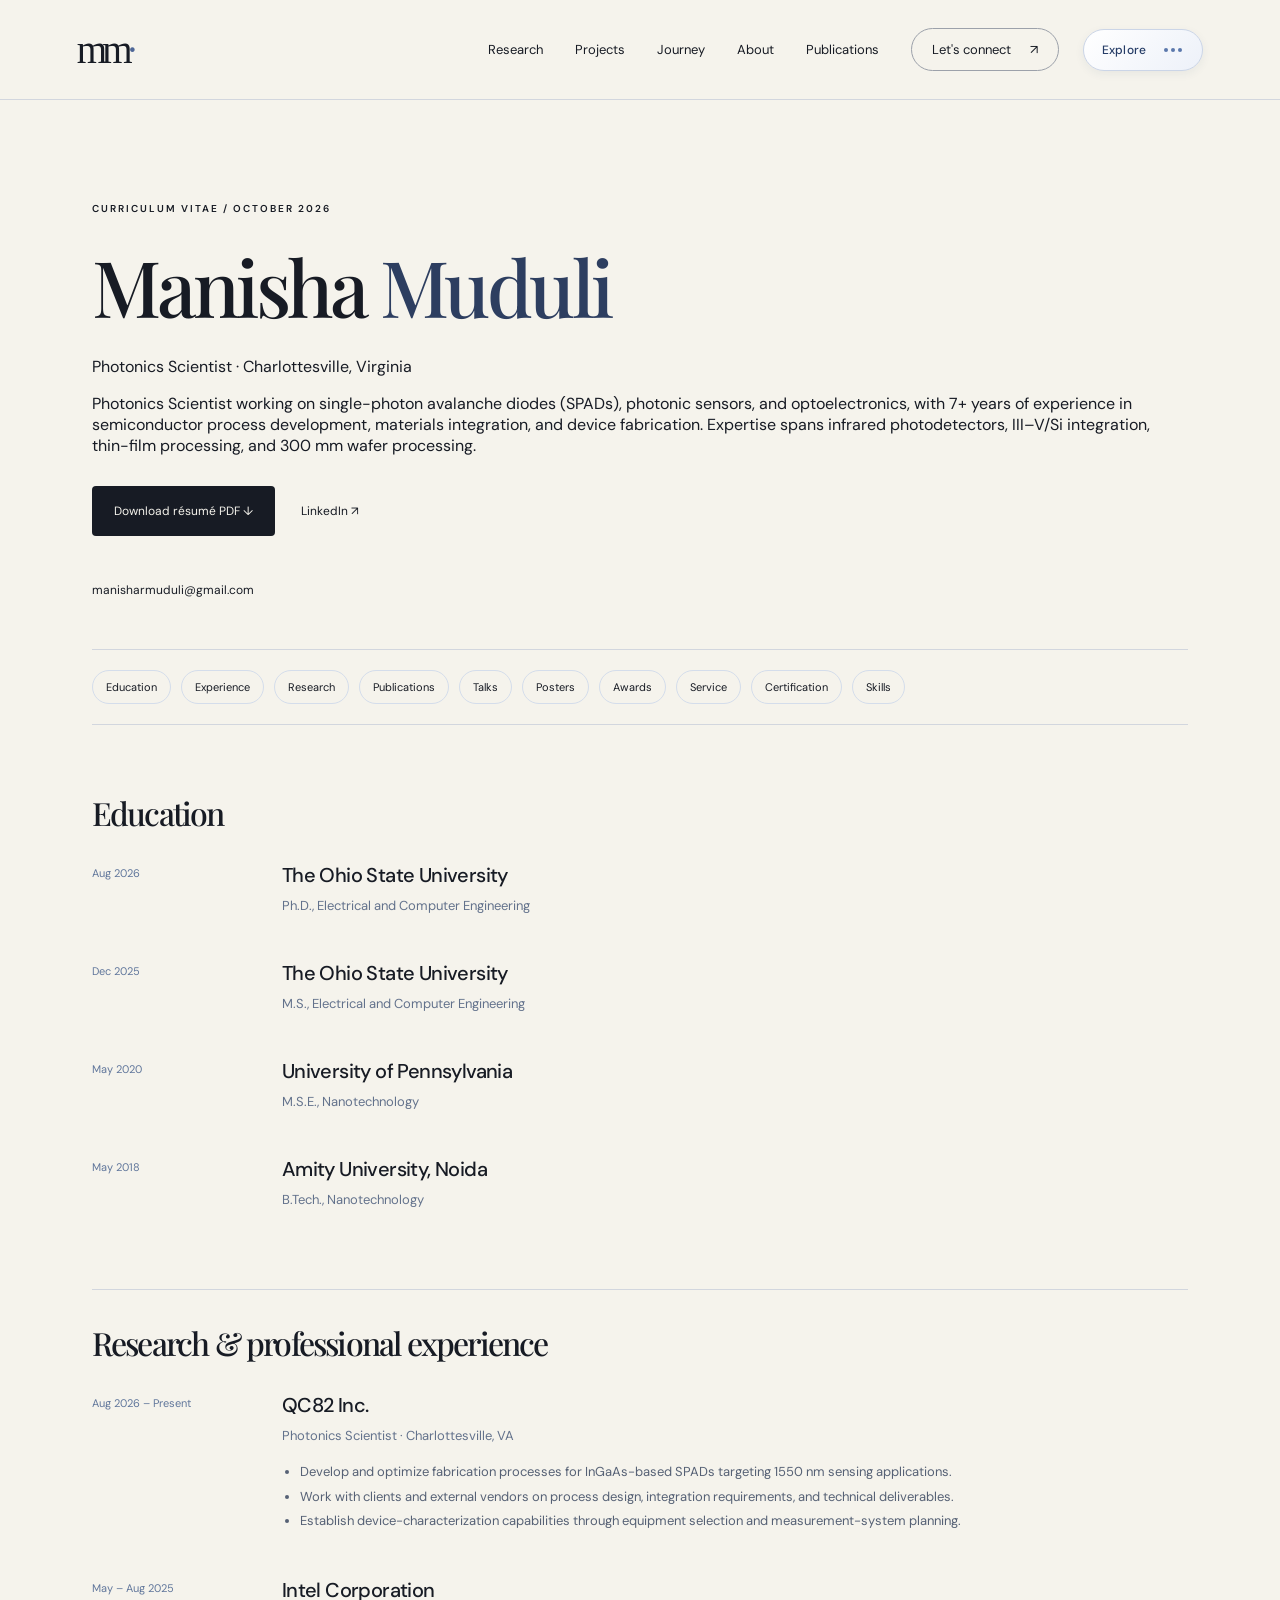
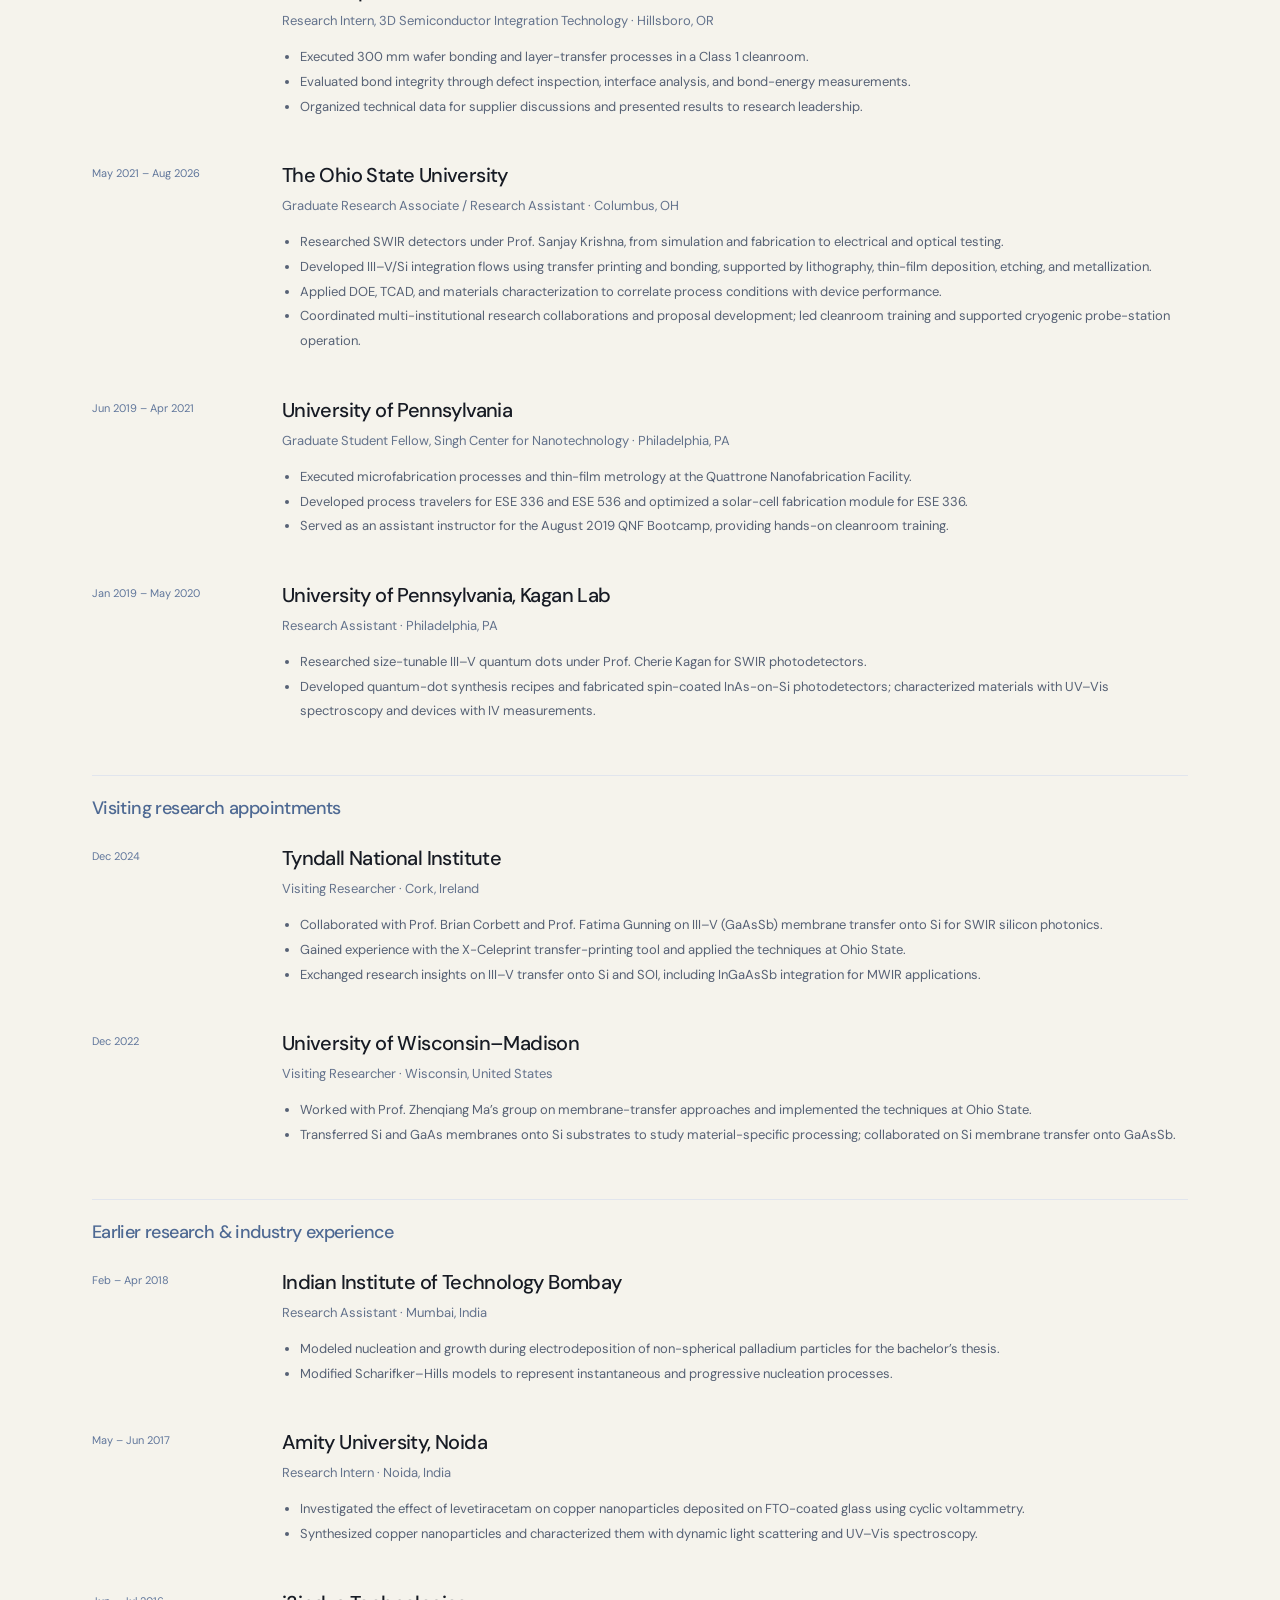
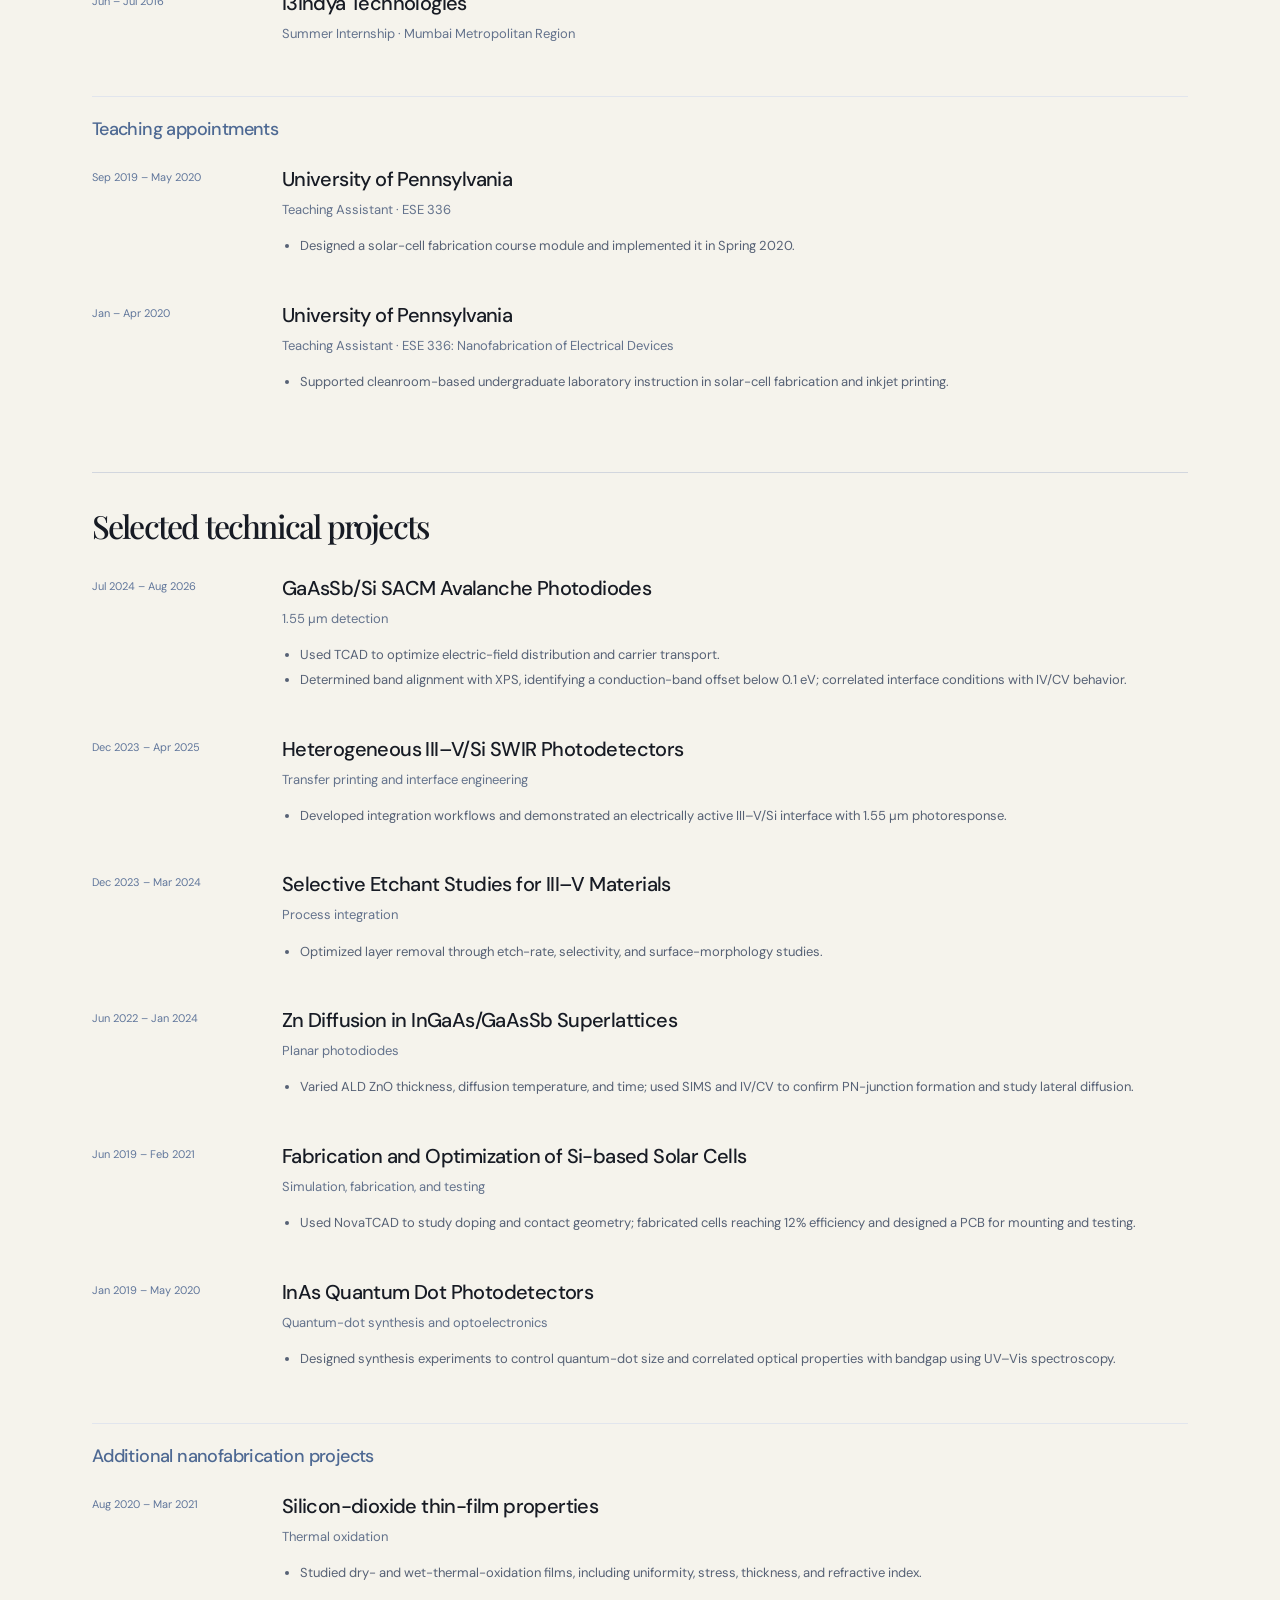
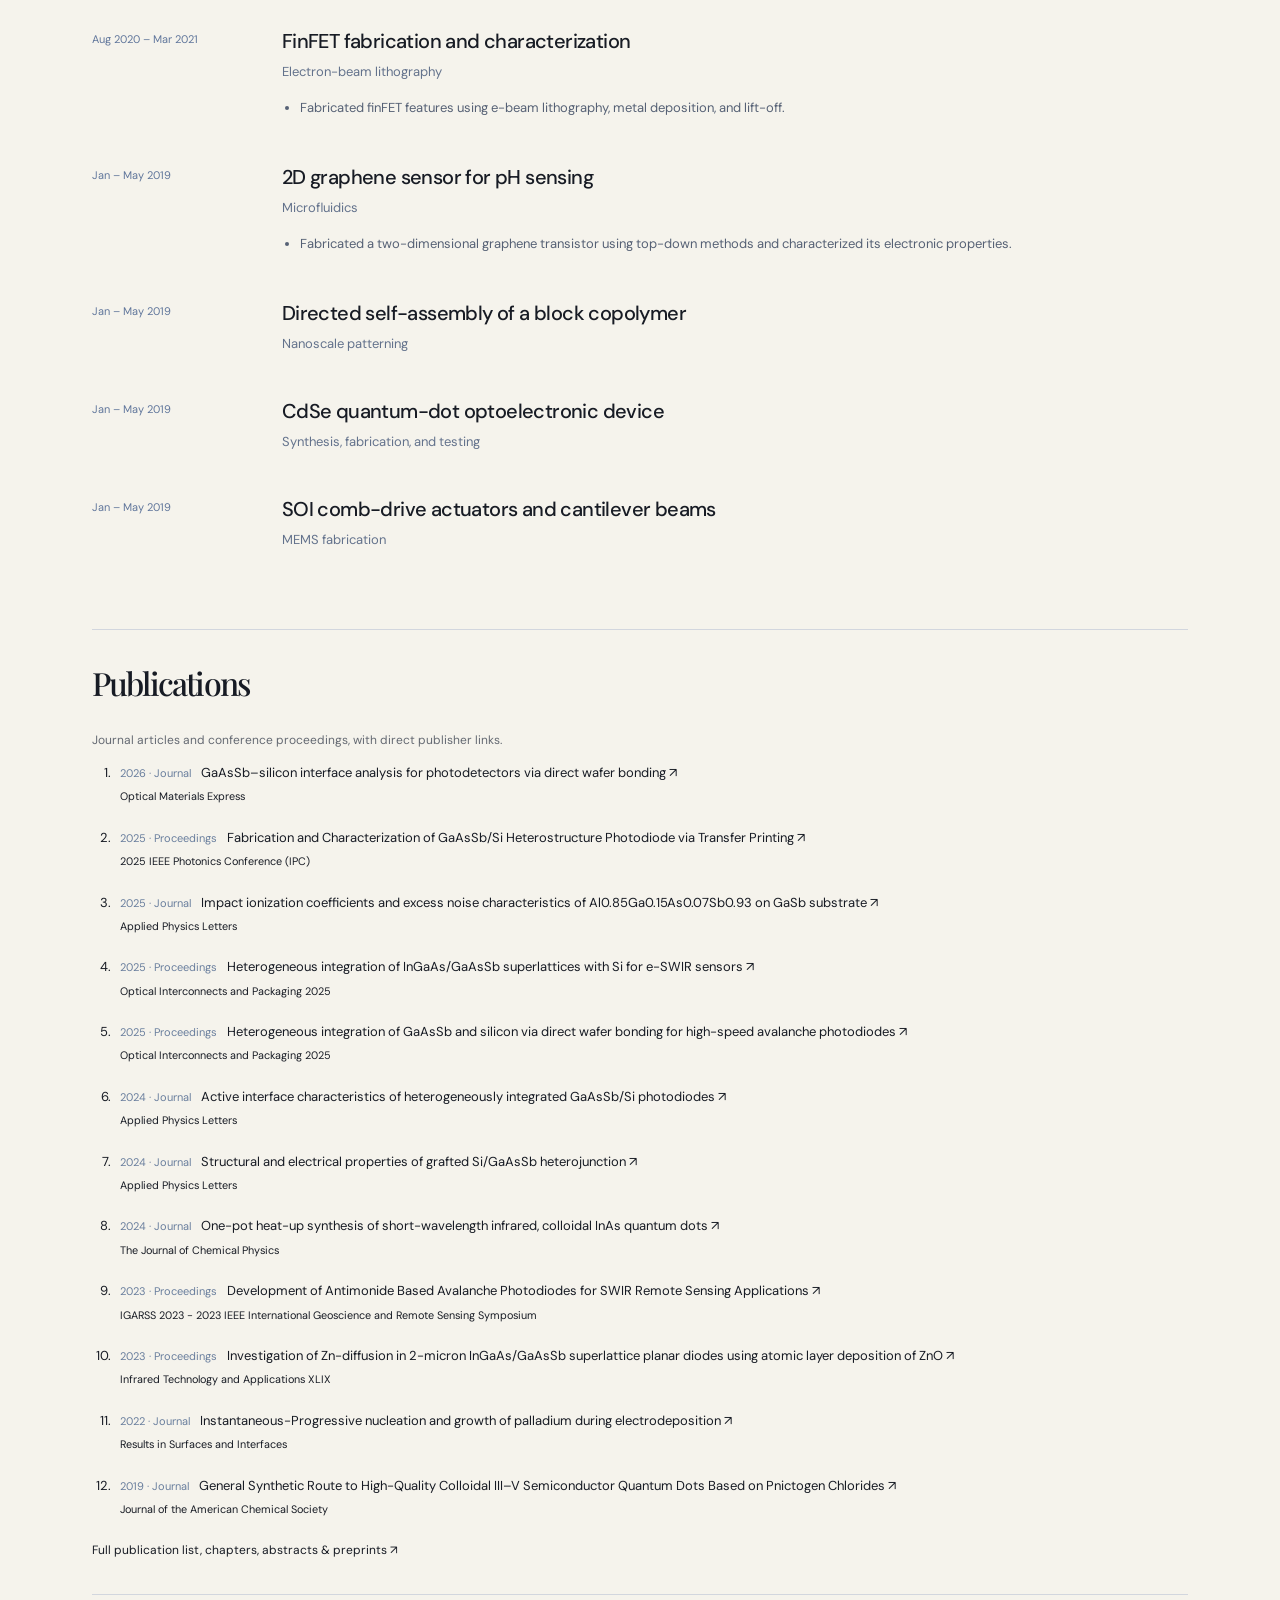
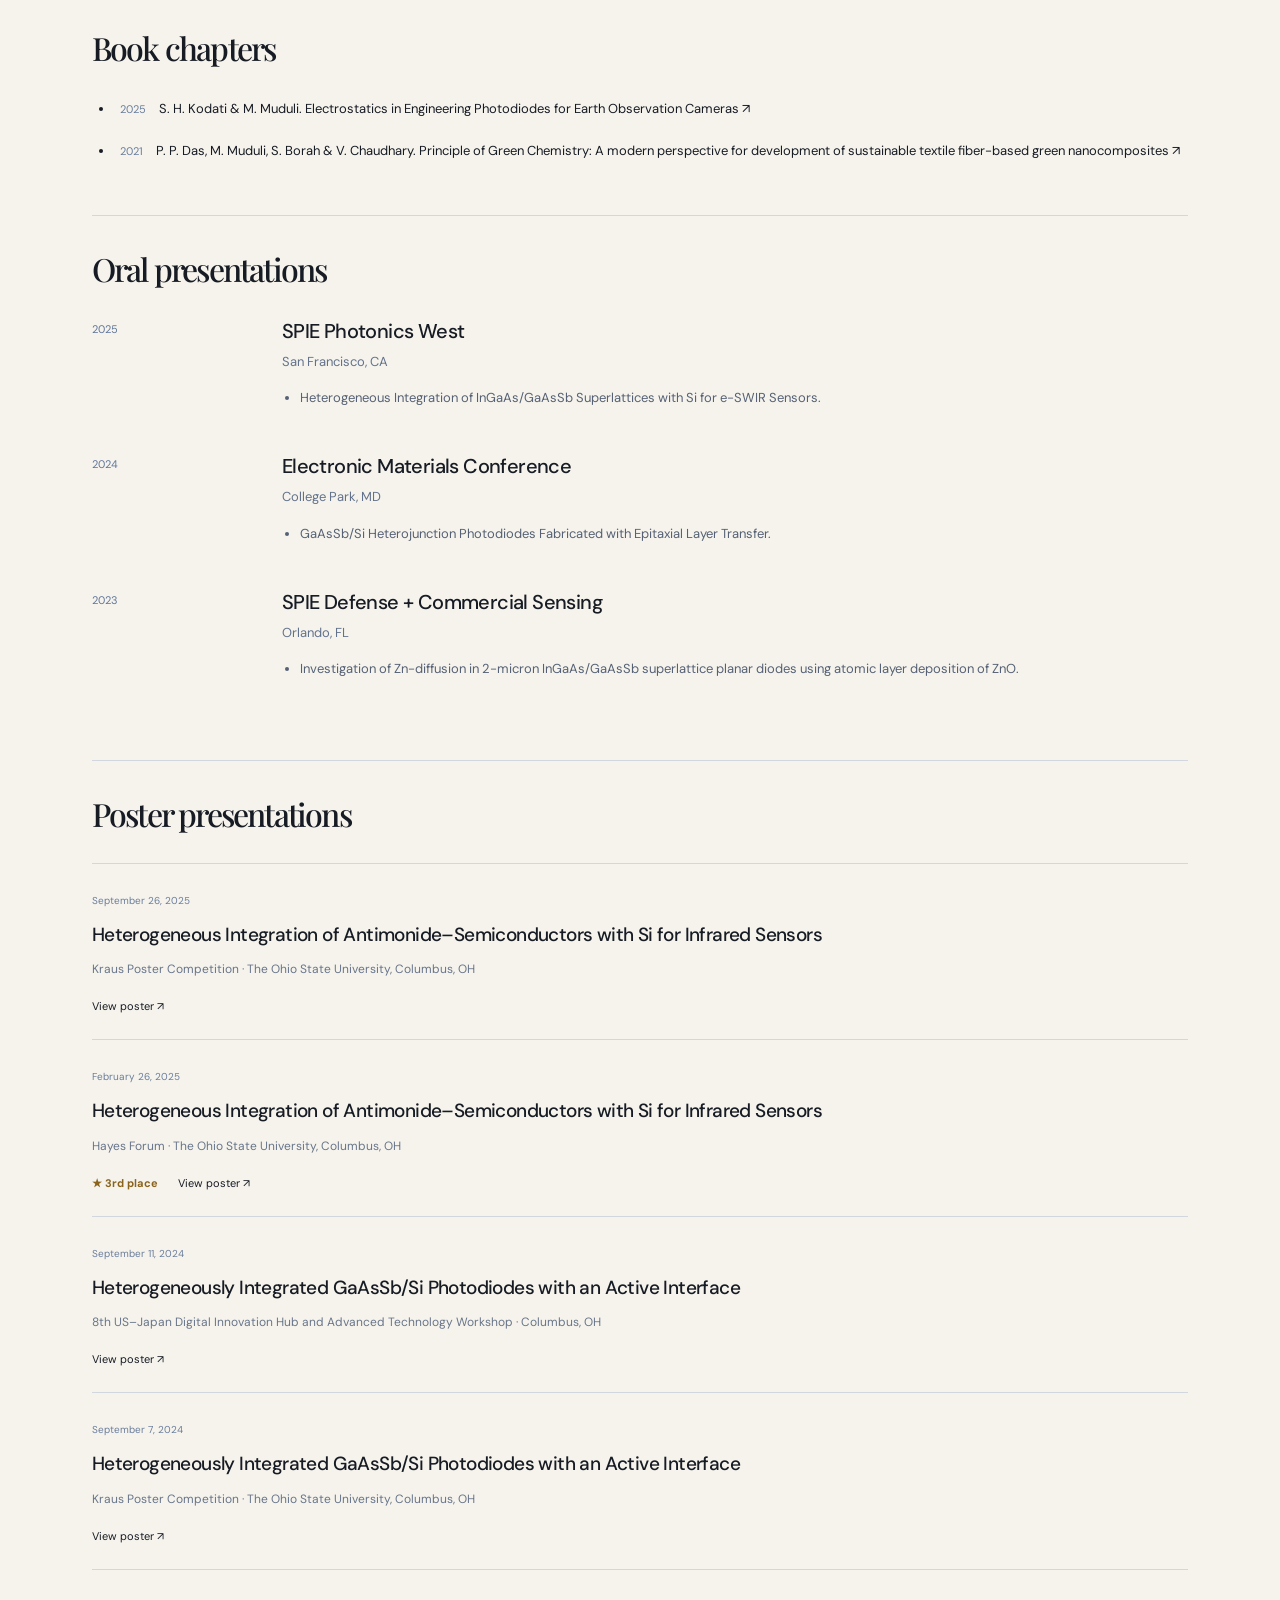
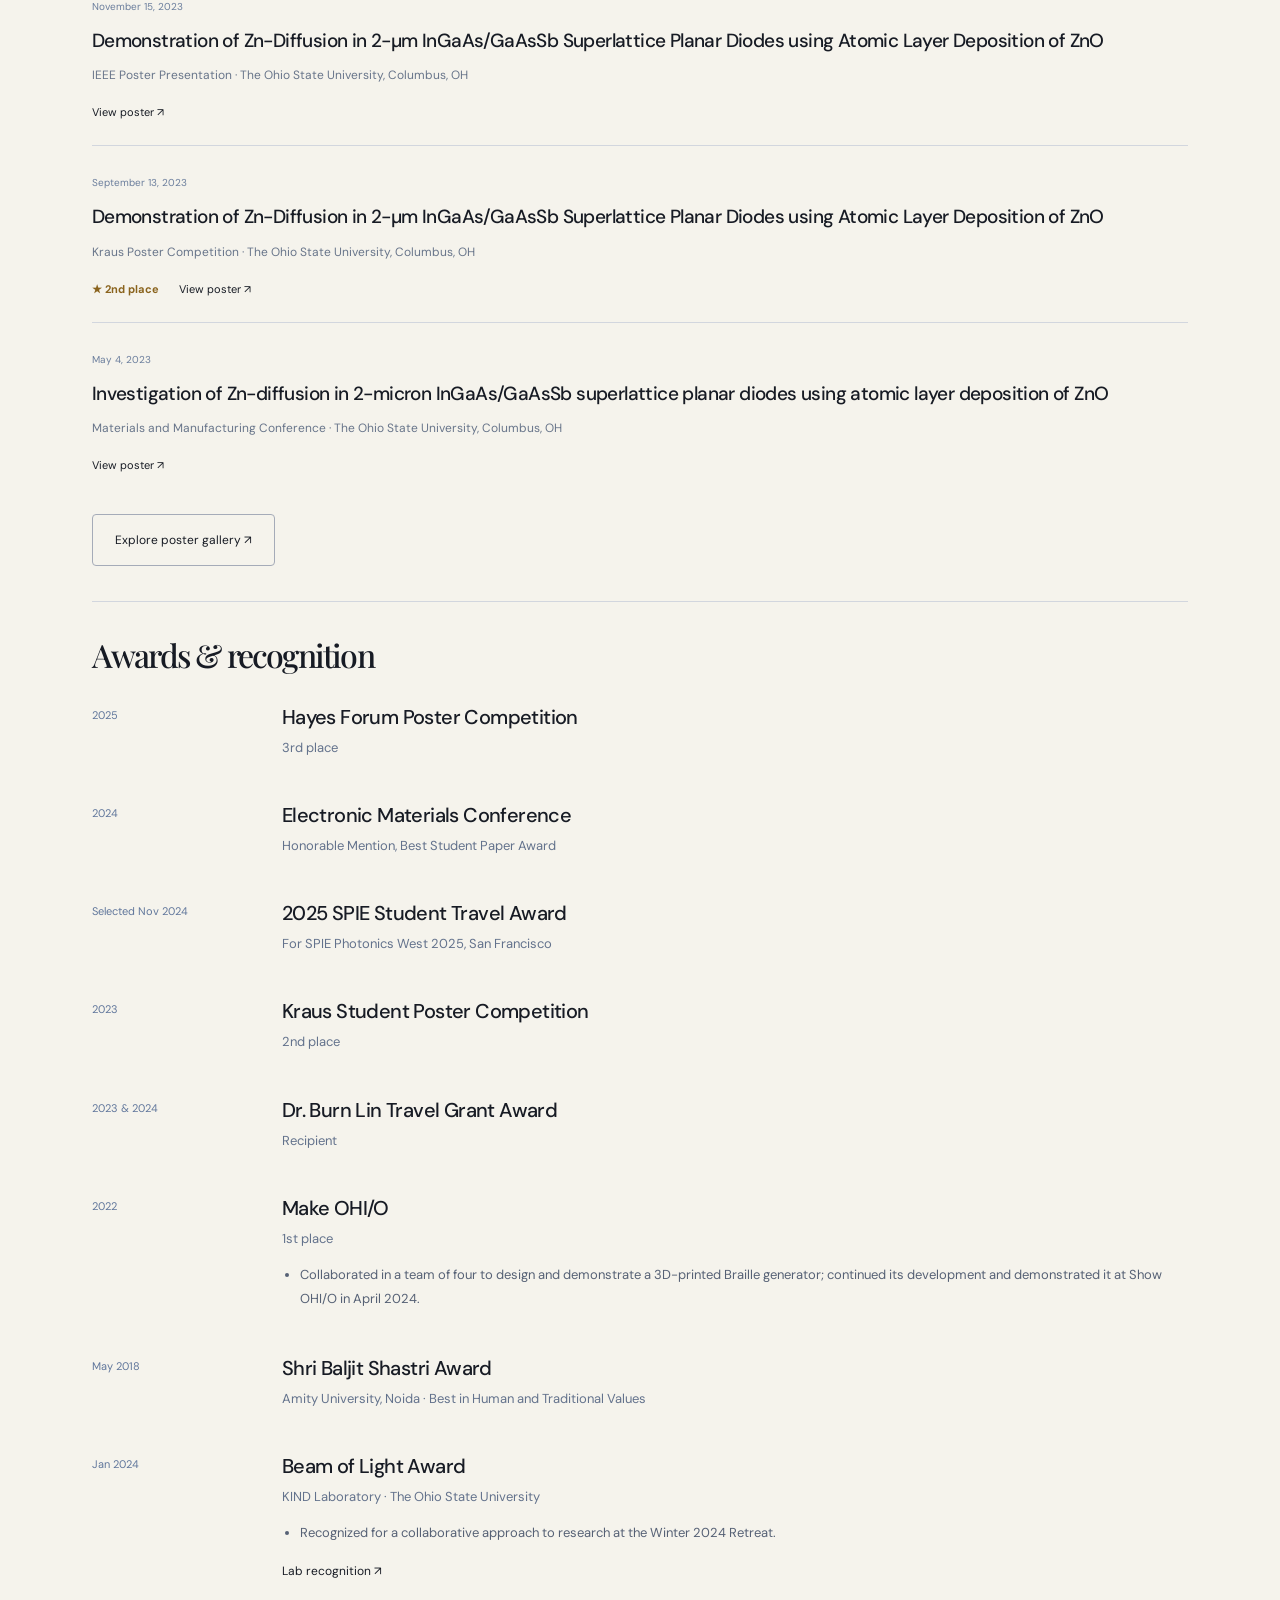
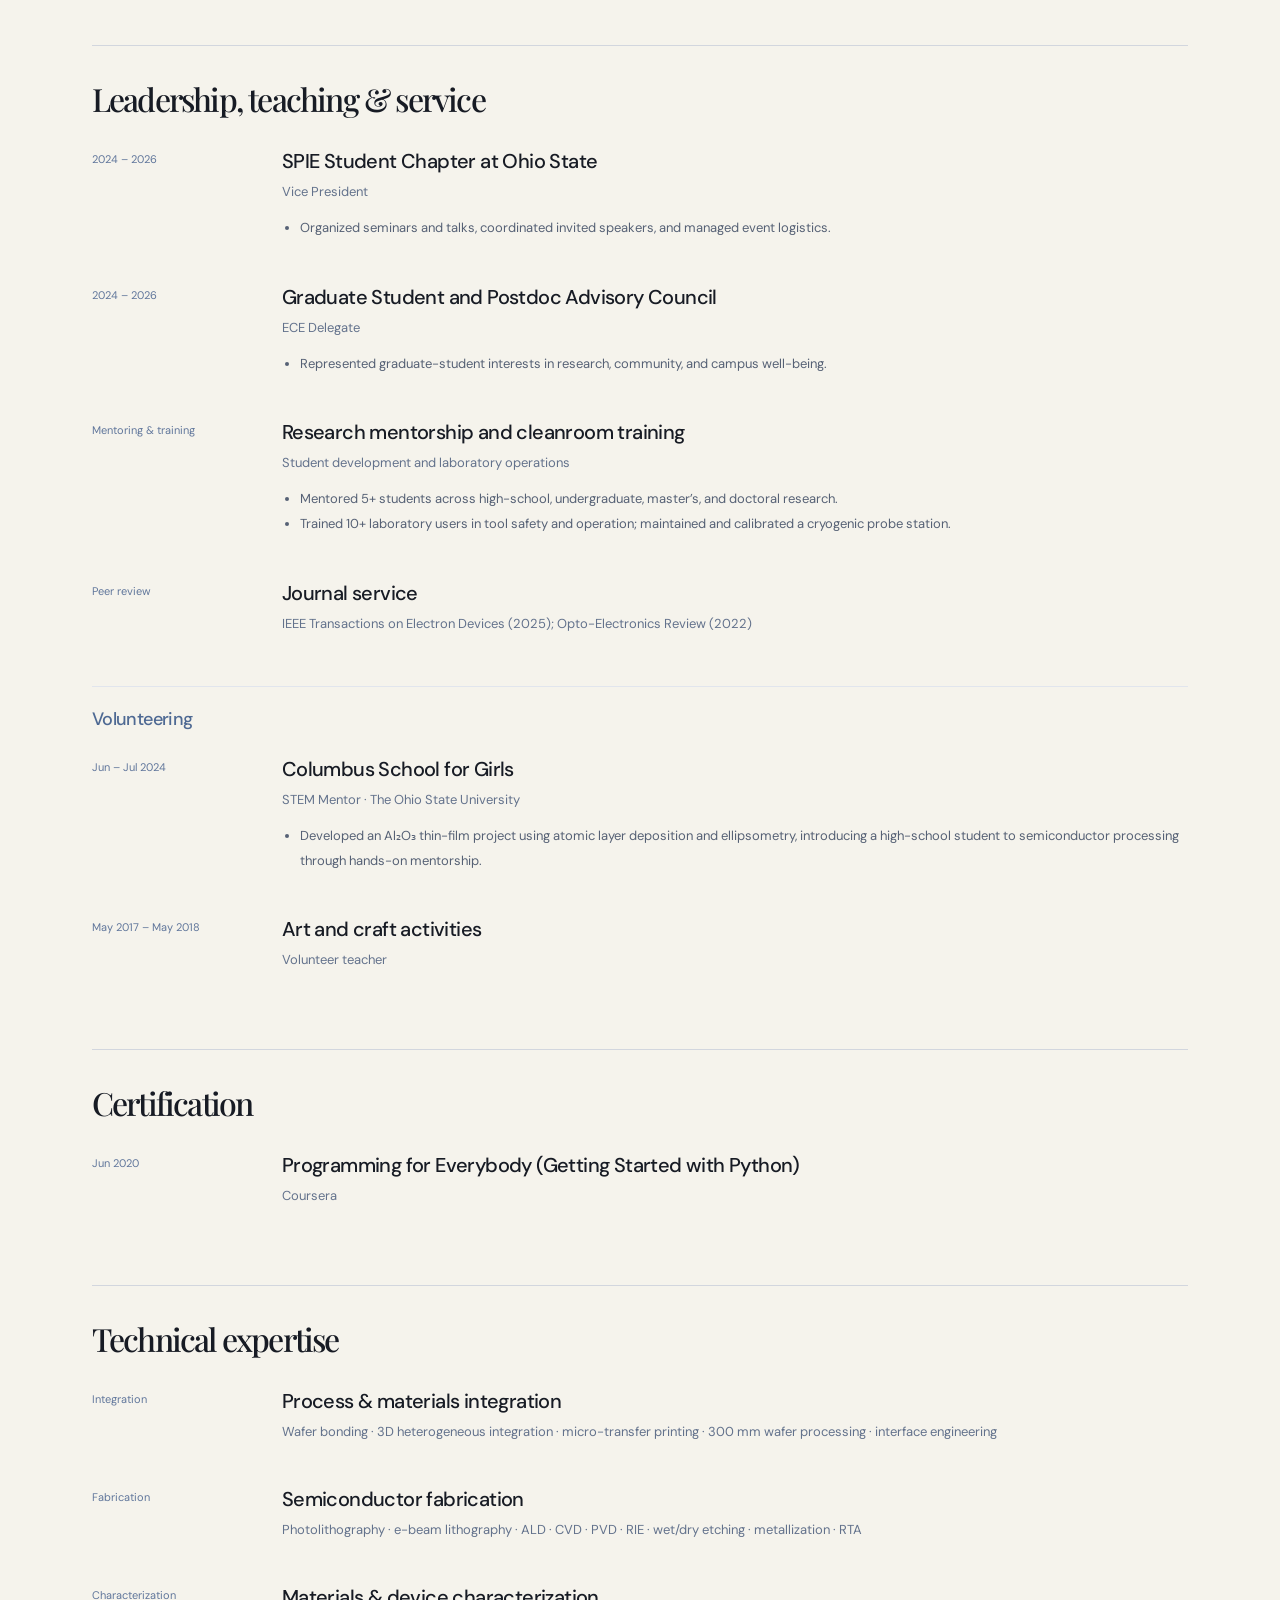
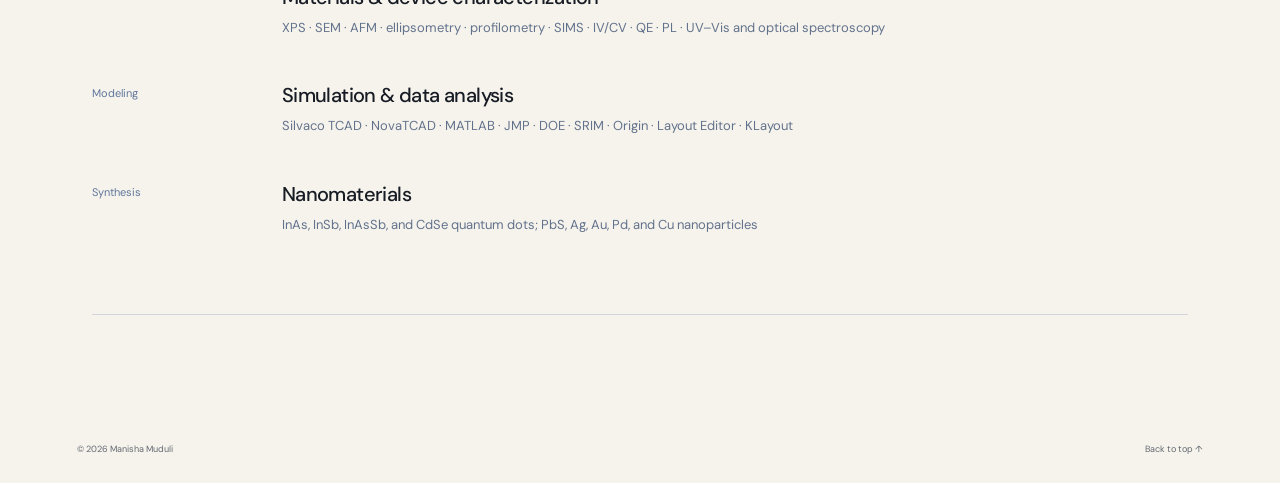
==== docs/cv.html @ c6b5eed1 "Initial portfolio website" ====
<!doctype html>
<html lang="en"><head><meta charset="utf-8"><meta name="viewport" content="width=device-width, initial-scale=1"><meta name="description" content="Curriculum vitae of Manisha Muduli: photonics research, semiconductor fabrication, education, publications, presentations, awards, and service."><meta name="theme-color" content="#101319"><title>CV — Manisha Muduli</title><link rel="stylesheet" href="style.css"></head>
<body><a class="skip" href="index.html#main">Skip to content</a><header><a class="brand" href="index.html#">mm<span>·</span></a><nav aria-label="Main navigation"><a href="index.html#research">Research</a><a href="projects.html">Projects</a><a href="journey.html">Journey</a><a href="index.html#about">About</a><a href="publications.html">Publications</a><a class="nav-contact" href="index.html#contact">Let's connect <span>↗</span></a></nav><details class="quick-menu"><summary aria-label="Open page navigation"><span>Explore</span> <span class="menu-dots" aria-hidden="true"><i></i><i></i><i></i></span></summary><div class="quick-menu-links"><a href="index.html#about">About me<span>↗</span></a><a href="index.html#contact">Contact<span>↗</span></a><a href="cv.html">CV<span>↗</span></a><a href="index.html">Home<span>↗</span></a><a href="journey.html">Journey<span>↗</span></a><a href="news.html">News<span>↗</span></a><a href="posters.html">Poster Presentations<span>↗</span></a><a href="projects.html">Projects<span>↗</span></a><a href="publications.html">Publications<span>↗</span></a><a href="index.html#research">Research<span>↗</span></a></div></details></header>
<main id="main"><section class="section cv-page"><div class="section-heading"><p class="eyebrow">CURRICULUM VITAE / OCTOBER 2026</p><h1 class="cv-name">Manisha <span class="cv-surname">Muduli</span></h1><p>Photonics Scientist · Charlottesville, Virginia</p><p>Photonics Scientist working on single-photon avalanche diodes (SPADs), photonic sensors, and optoelectronics, with 7+ years of experience in semiconductor process development, materials integration, and device fabrication. Expertise spans infrared photodetectors, III–V/Si integration, thin-film processing, and 300 mm wafer processing.</p><div class="actions"><a class="button" href="assets/manisha-muduli-resume-oct2026.pdf" download>Download résumé PDF ↓</a><a class="text-link" href="https://www.linkedin.com/in/manisha-r-muduli/" target="_blank" rel="noopener">LinkedIn ↗</a></div><a class="text-link" href="mailto:manisharmuduli@gmail.com">manisharmuduli@gmail.com</a></div><nav class="cv-index" aria-label="CV sections"><a href="#education">Education</a><a href="#experience">Experience</a><a href="#research-projects">Research</a><a href="#cv-publications">Publications</a><a href="#presentations">Talks</a><a href="#cv-posters">Posters</a><a href="#awards">Awards</a><a href="#service">Service</a><a href="#certifications">Certification</a><a href="#skills">Skills</a></nav><section id="education" class="cv-section"><h2>Education</h2><article class="cv-entry"><div class="cv-meta">Aug 2026</div><div><h3>The Ohio State University</h3><p class="cv-role">Ph.D., Electrical and Computer Engineering</p><ul></ul></div></article><article class="cv-entry"><div class="cv-meta">Dec 2025</div><div><h3>The Ohio State University</h3><p class="cv-role">M.S., Electrical and Computer Engineering</p><ul></ul></div></article><article class="cv-entry"><div class="cv-meta">May 2020</div><div><h3>University of Pennsylvania</h3><p class="cv-role">M.S.E., Nanotechnology</p><ul></ul></div></article><article class="cv-entry"><div class="cv-meta">May 2018</div><div><h3>Amity University, Noida</h3><p class="cv-role">B.Tech., Nanotechnology</p><ul></ul></div></article></section><section id="experience" class="cv-section"><h2>Research & professional experience</h2><article class="cv-entry"><div class="cv-meta">Aug 2026 – Present</div><div><h3>QC82 Inc.</h3><p class="cv-role">Photonics Scientist · Charlottesville, VA</p><ul><li>Develop and optimize fabrication processes for InGaAs-based SPADs targeting 1550 nm sensing applications.</li><li>Work with clients and external vendors on process design, integration requirements, and technical deliverables.</li><li>Establish device-characterization capabilities through equipment selection and measurement-system planning.</li></ul></div></article><article class="cv-entry"><div class="cv-meta">May – Aug 2025</div><div><h3>Intel Corporation</h3><p class="cv-role">Research Intern, 3D Semiconductor Integration Technology · Hillsboro, OR</p><ul><li>Executed 300 mm wafer bonding and layer-transfer processes in a Class 1 cleanroom.</li><li>Evaluated bond integrity through defect inspection, interface analysis, and bond-energy measurements.</li><li>Organized technical data for supplier discussions and presented results to research leadership.</li></ul></div></article><article class="cv-entry"><div class="cv-meta">May 2021 – Aug 2026</div><div><h3>The Ohio State University</h3><p class="cv-role">Graduate Research Associate / Research Assistant · Columbus, OH</p><ul><li>Researched SWIR detectors under Prof. Sanjay Krishna, from simulation and fabrication to electrical and optical testing.</li><li>Developed III–V/Si integration flows using transfer printing and bonding, supported by lithography, thin-film deposition, etching, and metallization.</li><li>Applied DOE, TCAD, and materials characterization to correlate process conditions with device performance.</li><li>Coordinated multi-institutional research collaborations and proposal development; led cleanroom training and supported cryogenic probe-station operation.</li></ul></div></article><article class="cv-entry"><div class="cv-meta">Jun 2019 – Apr 2021</div><div><h3>University of Pennsylvania</h3><p class="cv-role">Graduate Student Fellow, Singh Center for Nanotechnology · Philadelphia, PA</p><ul><li>Executed microfabrication processes and thin-film metrology at the Quattrone Nanofabrication Facility.</li><li>Developed process travelers for ESE 336 and ESE 536 and optimized a solar-cell fabrication module for ESE 336.</li><li>Served as an assistant instructor for the August 2019 QNF Bootcamp, providing hands-on cleanroom training.</li></ul></div></article><article class="cv-entry"><div class="cv-meta">Jan 2019 – May 2020</div><div><h3>University of Pennsylvania, Kagan Lab</h3><p class="cv-role">Research Assistant · Philadelphia, PA</p><ul><li>Researched size-tunable III–V quantum dots under Prof. Cherie Kagan for SWIR photodetectors.</li><li>Developed quantum-dot synthesis recipes and fabricated spin-coated InAs-on-Si photodetectors; characterized materials with UV–Vis spectroscopy and devices with IV measurements.</li></ul></div></article><h3 class="cv-subheading">Visiting research appointments</h3><article class="cv-entry"><div class="cv-meta">Dec 2024</div><div><h3>Tyndall National Institute</h3><p class="cv-role">Visiting Researcher · Cork, Ireland</p><ul><li>Collaborated with Prof. Brian Corbett and Prof. Fatima Gunning on III–V (GaAsSb) membrane transfer onto Si for SWIR silicon photonics.</li><li>Gained experience with the X-Celeprint transfer-printing tool and applied the techniques at Ohio State.</li><li>Exchanged research insights on III–V transfer onto Si and SOI, including InGaAsSb integration for MWIR applications.</li></ul></div></article><article class="cv-entry"><div class="cv-meta">Dec 2022</div><div><h3>University of Wisconsin–Madison</h3><p class="cv-role">Visiting Researcher · Wisconsin, United States</p><ul><li>Worked with Prof. Zhenqiang Ma’s group on membrane-transfer approaches and implemented the techniques at Ohio State.</li><li>Transferred Si and GaAs membranes onto Si substrates to study material-specific processing; collaborated on Si membrane transfer onto GaAsSb.</li></ul></div></article><h3 class="cv-subheading">Earlier research & industry experience</h3><article class="cv-entry"><div class="cv-meta">Feb – Apr 2018</div><div><h3>Indian Institute of Technology Bombay</h3><p class="cv-role">Research Assistant · Mumbai, India</p><ul><li>Modeled nucleation and growth during electrodeposition of non-spherical palladium particles for the bachelor’s thesis.</li><li>Modified Scharifker–Hills models to represent instantaneous and progressive nucleation processes.</li></ul></div></article><article class="cv-entry"><div class="cv-meta">May – Jun 2017</div><div><h3>Amity University, Noida</h3><p class="cv-role">Research Intern · Noida, India</p><ul><li>Investigated the effect of levetiracetam on copper nanoparticles deposited on FTO-coated glass using cyclic voltammetry.</li><li>Synthesized copper nanoparticles and characterized them with dynamic light scattering and UV–Vis spectroscopy.</li></ul></div></article><article class="cv-entry"><div class="cv-meta">Jun – Jul 2016</div><div><h3>i3indya Technologies</h3><p class="cv-role">Summer Internship · Mumbai Metropolitan Region</p></div></article><h3 class="cv-subheading">Teaching appointments</h3><article class="cv-entry"><div class="cv-meta">Sep 2019 – May 2020</div><div><h3>University of Pennsylvania</h3><p class="cv-role">Teaching Assistant · ESE 336</p><ul><li>Designed a solar-cell fabrication course module and implemented it in Spring 2020.</li></ul></div></article><article class="cv-entry"><div class="cv-meta">Jan – Apr 2020</div><div><h3>University of Pennsylvania</h3><p class="cv-role">Teaching Assistant · ESE 336: Nanofabrication of Electrical Devices</p><ul><li>Supported cleanroom-based undergraduate laboratory instruction in solar-cell fabrication and inkjet printing.</li></ul></div></article></section><section id="research-projects" class="cv-section"><h2>Selected technical projects</h2><article class="cv-entry"><div class="cv-meta">Jul 2024 – Aug 2026</div><div><h3>GaAsSb/Si SACM Avalanche Photodiodes</h3><p class="cv-role">1.55 µm detection</p><ul><li>Used TCAD to optimize electric-field distribution and carrier transport.</li><li>Determined band alignment with XPS, identifying a conduction-band offset below 0.1 eV; correlated interface conditions with IV/CV behavior.</li></ul></div></article><article class="cv-entry"><div class="cv-meta">Dec 2023 – Apr 2025</div><div><h3>Heterogeneous III–V/Si SWIR Photodetectors</h3><p class="cv-role">Transfer printing and interface engineering</p><ul><li>Developed integration workflows and demonstrated an electrically active III–V/Si interface with 1.55 µm photoresponse.</li></ul></div></article><article class="cv-entry"><div class="cv-meta">Dec 2023 – Mar 2024</div><div><h3>Selective Etchant Studies for III–V Materials</h3><p class="cv-role">Process integration</p><ul><li>Optimized layer removal through etch-rate, selectivity, and surface-morphology studies.</li></ul></div></article><article class="cv-entry"><div class="cv-meta">Jun 2022 – Jan 2024</div><div><h3>Zn Diffusion in InGaAs/GaAsSb Superlattices</h3><p class="cv-role">Planar photodiodes</p><ul><li>Varied ALD ZnO thickness, diffusion temperature, and time; used SIMS and IV/CV to confirm PN-junction formation and study lateral diffusion.</li></ul></div></article><article class="cv-entry"><div class="cv-meta">Jun 2019 – Feb 2021</div><div><h3>Fabrication and Optimization of Si-based Solar Cells</h3><p class="cv-role">Simulation, fabrication, and testing</p><ul><li>Used NovaTCAD to study doping and contact geometry; fabricated cells reaching 12% efficiency and designed a PCB for mounting and testing.</li></ul></div></article><article class="cv-entry"><div class="cv-meta">Jan 2019 – May 2020</div><div><h3>InAs Quantum Dot Photodetectors</h3><p class="cv-role">Quantum-dot synthesis and optoelectronics</p><ul><li>Designed synthesis experiments to control quantum-dot size and correlated optical properties with bandgap using UV–Vis spectroscopy.</li></ul></div></article><h3 class="cv-subheading">Additional nanofabrication projects</h3><article class="cv-entry"><div class="cv-meta">Aug 2020 – Mar 2021</div><div><h3>Silicon-dioxide thin-film properties</h3><p class="cv-role">Thermal oxidation</p><ul><li>Studied dry- and wet-thermal-oxidation films, including uniformity, stress, thickness, and refractive index.</li></ul></div></article><article class="cv-entry"><div class="cv-meta">Aug 2020 – Mar 2021</div><div><h3>FinFET fabrication and characterization</h3><p class="cv-role">Electron-beam lithography</p><ul><li>Fabricated finFET features using e-beam lithography, metal deposition, and lift-off.</li></ul></div></article><article class="cv-entry"><div class="cv-meta">Jan – May 2019</div><div><h3>2D graphene sensor for pH sensing</h3><p class="cv-role">Microfluidics</p><ul><li>Fabricated a two-dimensional graphene transistor using top-down methods and characterized its electronic properties.</li></ul></div></article><article class="cv-entry"><div class="cv-meta">Jan – May 2019</div><div><h3>Directed self-assembly of a block copolymer</h3><p class="cv-role">Nanoscale patterning</p></div></article><article class="cv-entry"><div class="cv-meta">Jan – May 2019</div><div><h3>CdSe quantum-dot optoelectronic device</h3><p class="cv-role">Synthesis, fabrication, and testing</p></div></article><article class="cv-entry"><div class="cv-meta">Jan – May 2019</div><div><h3>SOI comb-drive actuators and cantilever beams</h3><p class="cv-role">MEMS fabrication</p></div></article></section><section id="cv-publications" class="cv-section"><h2>Publications</h2><p class="cv-note">Journal articles and conference proceedings, with direct publisher links.</p><ol class="cv-publications"><li><span>2026 · Journal</span><a href="https://doi.org/10.1364/ome.578886" target="_blank" rel="noopener">GaAsSb–silicon interface analysis for photodetectors via direct wafer bonding ↗</a><br><small>Optical Materials Express</small></li><li><span>2025 · Proceedings</span><a href="https://doi.org/10.1109/ipc65510.2025.11282307" target="_blank" rel="noopener">Fabrication and Characterization of GaAsSb/Si Heterostructure Photodiode via Transfer Printing ↗</a><br><small>2025 IEEE Photonics Conference (IPC)</small></li><li><span>2025 · Journal</span><a href="https://doi.org/10.1063/5.0258106" target="_blank" rel="noopener">Impact ionization coefficients and excess noise characteristics of Al0.85Ga0.15As0.07Sb0.93 on GaSb substrate ↗</a><br><small>Applied Physics Letters</small></li><li><span>2025 · Proceedings</span><a href="https://doi.org/10.1117/12.3040717" target="_blank" rel="noopener">Heterogeneous integration of InGaAs/GaAsSb superlattices with Si for e-SWIR sensors ↗</a><br><small>Optical Interconnects and Packaging 2025</small></li><li><span>2025 · Proceedings</span><a href="https://doi.org/10.1117/12.3042374" target="_blank" rel="noopener">Heterogeneous integration of GaAsSb and silicon via direct wafer bonding for high-speed avalanche photodiodes ↗</a><br><small>Optical Interconnects and Packaging 2025</small></li><li><span>2024 · Journal</span><a href="https://doi.org/10.1063/5.0230901" target="_blank" rel="noopener">Active interface characteristics of heterogeneously integrated GaAsSb/Si photodiodes ↗</a><br><small>Applied Physics Letters</small></li><li><span>2024 · Journal</span><a href="https://doi.org/10.1063/5.0225069" target="_blank" rel="noopener">Structural and electrical properties of grafted Si/GaAsSb heterojunction ↗</a><br><small>Applied Physics Letters</small></li><li><span>2024 · Journal</span><a href="https://doi.org/10.1063/5.0187162" target="_blank" rel="noopener">One-pot heat-up synthesis of short-wavelength infrared, colloidal InAs quantum dots ↗</a><br><small>The Journal of Chemical Physics</small></li><li><span>2023 · Proceedings</span><a href="https://doi.org/10.1109/igarss52108.2023.10283390" target="_blank" rel="noopener">Development of Antimonide Based Avalanche Photodiodes for SWIR Remote Sensing Applications ↗</a><br><small>IGARSS 2023 - 2023 IEEE International Geoscience and Remote Sensing Symposium</small></li><li><span>2023 · Proceedings</span><a href="https://doi.org/10.1117/12.2663602" target="_blank" rel="noopener">Investigation of Zn-diffusion in 2-micron InGaAs/GaAsSb superlattice planar diodes using atomic layer deposition of ZnO ↗</a><br><small>Infrared Technology and Applications XLIX</small></li><li><span>2022 · Journal</span><a href="https://doi.org/10.1016/j.rsurfi.2022.100044" target="_blank" rel="noopener">Instantaneous-Progressive nucleation and growth of palladium during electrodeposition ↗</a><br><small>Results in Surfaces and Interfaces</small></li><li><span>2019 · Journal</span><a href="https://doi.org/10.1021/jacs.9b06652" target="_blank" rel="noopener">General Synthetic Route to High-Quality Colloidal III–V Semiconductor Quantum Dots Based on Pnictogen Chlorides ↗</a><br><small>Journal of the American Chemical Society</small></li></ol><a class="text-link" href="publications.html">Full publication list, chapters, abstracts & preprints ↗</a></section><section id="chapters" class="cv-section"><h2>Book chapters</h2><ul class="cv-publications"><li><span>2025</span> S. H. Kodati & M. Muduli. <a href="https://doi.org/10.5772/intechopen.1009104" target="_blank" rel="noopener">Electrostatics in Engineering Photodiodes for Earth Observation Cameras ↗</a></li><li><span>2021</span> P. P. Das, M. Muduli, S. Borah & V. Chaudhary. <a href="https://doi.org/10.1016/B978-0-323-85204-3.00031-2" target="_blank" rel="noopener">Principle of Green Chemistry: A modern perspective for development of sustainable textile fiber-based green nanocomposites ↗</a></li></ul></section><section id="presentations" class="cv-section"><h2>Oral presentations</h2><article class="cv-entry"><div class="cv-meta">2025</div><div><h3>SPIE Photonics West</h3><p class="cv-role">San Francisco, CA</p><ul><li>Heterogeneous Integration of InGaAs/GaAsSb Superlattices with Si for e-SWIR Sensors.</li></ul></div></article><article class="cv-entry"><div class="cv-meta">2024</div><div><h3>Electronic Materials Conference</h3><p class="cv-role">College Park, MD</p><ul><li>GaAsSb/Si Heterojunction Photodiodes Fabricated with Epitaxial Layer Transfer.</li></ul></div></article><article class="cv-entry"><div class="cv-meta">2023</div><div><h3>SPIE Defense + Commercial Sensing</h3><p class="cv-role">Orlando, FL</p><ul><li>Investigation of Zn-diffusion in 2-micron InGaAs/GaAsSb superlattice planar diodes using atomic layer deposition of ZnO.</li></ul></div></article></section><section id="cv-posters" class="cv-section"><h2>Poster presentations</h2><ol class="cv-posters"><li><span>September 26, 2025</span><h3>Heterogeneous Integration of Antimonide–Semiconductors with Si for Infrared Sensors</h3><p>Kraus Poster Competition · The Ohio State University, Columbus, OH</p><a href="assets/posters/2025_0926.pdf" target="_blank" rel="noopener">View poster ↗</a></li><li><span>February 26, 2025</span><h3>Heterogeneous Integration of Antimonide–Semiconductors with Si for Infrared Sensors</h3><p>Hayes Forum · The Ohio State University, Columbus, OH</p><strong class="cv-award">★ 3rd place</strong><a href="assets/posters/2025_0226.pdf" target="_blank" rel="noopener">View poster ↗</a></li><li><span>September 11, 2024</span><h3>Heterogeneously Integrated GaAsSb/Si Photodiodes with an Active Interface</h3><p>8th US–Japan Digital Innovation Hub and Advanced Technology Workshop · Columbus, OH</p><a href="assets/posters/2024_0911.pdf" target="_blank" rel="noopener">View poster ↗</a></li><li><span>September 7, 2024</span><h3>Heterogeneously Integrated GaAsSb/Si Photodiodes with an Active Interface</h3><p>Kraus Poster Competition · The Ohio State University, Columbus, OH</p><a href="assets/posters/2024_0907.pdf" target="_blank" rel="noopener">View poster ↗</a></li><li><span>November 15, 2023</span><h3>Demonstration of Zn-Diffusion in 2-µm InGaAs/GaAsSb Superlattice Planar Diodes using Atomic Layer Deposition of ZnO</h3><p>IEEE Poster Presentation · The Ohio State University, Columbus, OH</p><a href="assets/posters/2023_1115.pdf" target="_blank" rel="noopener">View poster ↗</a></li><li><span>September 13, 2023</span><h3>Demonstration of Zn-Diffusion in 2-µm InGaAs/GaAsSb Superlattice Planar Diodes using Atomic Layer Deposition of ZnO</h3><p>Kraus Poster Competition · The Ohio State University, Columbus, OH</p><strong class="cv-award">★ 2nd place</strong><a href="assets/posters/2023_0913.pdf" target="_blank" rel="noopener">View poster ↗</a></li><li><span>May 4, 2023</span><h3>Investigation of Zn-diffusion in 2-micron InGaAs/GaAsSb superlattice planar diodes using atomic layer deposition of ZnO</h3><p>Materials and Manufacturing Conference · The Ohio State University, Columbus, OH</p><a href="assets/posters/2023_0504.pdf" target="_blank" rel="noopener">View poster ↗</a></li></ol><a class="button outline" href="posters.html">Explore poster gallery ↗</a></section><section id="awards" class="cv-section"><h2>Awards & recognition</h2><article class="cv-entry"><div class="cv-meta">2025</div><div><h3>Hayes Forum Poster Competition</h3><p class="cv-role">3rd place</p><ul></ul></div></article><article class="cv-entry"><div class="cv-meta">2024</div><div><h3>Electronic Materials Conference</h3><p class="cv-role">Honorable Mention, Best Student Paper Award</p><ul></ul></div></article><article class="cv-entry"><div class="cv-meta">Selected Nov 2024</div><div><h3>2025 SPIE Student Travel Award</h3><p class="cv-role">For SPIE Photonics West 2025, San Francisco</p><ul></ul></div></article><article class="cv-entry"><div class="cv-meta">2023</div><div><h3>Kraus Student Poster Competition</h3><p class="cv-role">2nd place</p><ul></ul></div></article><article class="cv-entry"><div class="cv-meta">2023 & 2024</div><div><h3>Dr. Burn Lin Travel Grant Award</h3><p class="cv-role">Recipient</p><ul></ul></div></article><article class="cv-entry"><div class="cv-meta">2022</div><div><h3>Make OHI/O</h3><p class="cv-role">1st place</p><ul><li>Collaborated in a team of four to design and demonstrate a 3D-printed Braille generator; continued its development and demonstrated it at Show OHI/O in April 2024.</li></ul><ul></ul></div></article><article class="cv-entry"><div class="cv-meta">May 2018</div><div><h3>Shri Baljit Shastri Award</h3><p class="cv-role">Amity University, Noida · Best in Human and Traditional Values</p></div></article><article class="cv-entry"><div class="cv-meta">Jan 2024</div><div><h3>Beam of Light Award</h3><p class="cv-role">KIND Laboratory · The Ohio State University</p><ul><li>Recognized for a collaborative approach to research at the Winter 2024 Retreat.</li></ul><a class="text-link" href="https://ece.osu.edu/krishna-infrared-detector-k.i.n.d.-laboratory" target="_blank" rel="noopener">Lab recognition ↗</a></div></article></section><section id="service" class="cv-section"><h2>Leadership, teaching & service</h2><article class="cv-entry"><div class="cv-meta">2024 – 2026</div><div><h3>SPIE Student Chapter at Ohio State</h3><p class="cv-role">Vice President</p><ul><li>Organized seminars and talks, coordinated invited speakers, and managed event logistics.</li></ul></div></article><article class="cv-entry"><div class="cv-meta">2024 – 2026</div><div><h3>Graduate Student and Postdoc Advisory Council</h3><p class="cv-role">ECE Delegate</p><ul><li>Represented graduate-student interests in research, community, and campus well-being.</li></ul></div></article><article class="cv-entry"><div class="cv-meta">Mentoring & training</div><div><h3>Research mentorship and cleanroom training</h3><p class="cv-role">Student development and laboratory operations</p><ul><li>Mentored 5+ students across high-school, undergraduate, master’s, and doctoral research.</li><li>Trained 10+ laboratory users in tool safety and operation; maintained and calibrated a cryogenic probe station.</li></ul></div></article><article class="cv-entry"><div class="cv-meta">Peer review</div><div><h3>Journal service</h3><p class="cv-role">IEEE Transactions on Electron Devices (2025); Opto-Electronics Review (2022)</p><ul></ul></div></article><h3 class="cv-subheading">Volunteering</h3><article class="cv-entry"><div class="cv-meta">Jun – Jul 2024</div><div><h3>Columbus School for Girls</h3><p class="cv-role">STEM Mentor · The Ohio State University</p><ul><li>Developed an Al₂O₃ thin-film project using atomic layer deposition and ellipsometry, introducing a high-school student to semiconductor processing through hands-on mentorship.</li></ul></div></article><article class="cv-entry"><div class="cv-meta">May 2017 – May 2018</div><div><h3>Art and craft activities</h3><p class="cv-role">Volunteer teacher</p></div></article></section><section id="certifications" class="cv-section"><h2>Certification</h2><article class="cv-entry"><div class="cv-meta">Jun 2020</div><div><h3>Programming for Everybody (Getting Started with Python)</h3><p class="cv-role">Coursera</p></div></article></section><section id="skills" class="cv-section"><h2>Technical expertise</h2><article class="cv-entry"><div class="cv-meta">Integration</div><div><h3>Process & materials integration</h3><p class="cv-role">Wafer bonding · 3D heterogeneous integration · micro-transfer printing · 300 mm wafer processing · interface engineering</p><ul></ul></div></article><article class="cv-entry"><div class="cv-meta">Fabrication</div><div><h3>Semiconductor fabrication</h3><p class="cv-role">Photolithography · e-beam lithography · ALD · CVD · PVD · RIE · wet/dry etching · metallization · RTA</p><ul></ul></div></article><article class="cv-entry"><div class="cv-meta">Characterization</div><div><h3>Materials & device characterization</h3><p class="cv-role">XPS · SEM · AFM · ellipsometry · profilometry · SIMS · IV/CV · QE · PL · UV–Vis and optical spectroscopy</p><ul></ul></div></article><article class="cv-entry"><div class="cv-meta">Modeling</div><div><h3>Simulation & data analysis</h3><p class="cv-role">Silvaco TCAD · NovaTCAD · MATLAB · JMP · DOE · SRIM · Origin · Layout Editor · KLayout</p><ul></ul></div></article><article class="cv-entry"><div class="cv-meta">Synthesis</div><div><h3>Nanomaterials</h3><p class="cv-role">InAs, InSb, InAsSb, and CdSe quantum dots; PbS, Ag, Au, Pd, and Cu nanoparticles</p><ul></ul></div></article></section></section></main><footer><span>© 2026 Manisha Muduli</span><a href="#main">Back to top ↑</a></footer><script src="navigation.js"></script></body></html>
---- docs/style.css ----
@import url('https://fonts.googleapis.com/css2?family=DM+Sans:wght@400;500;600;700&family=Playfair+Display:ital,wght@0,500;0,600;1,500&display=swap');
:root{--bg:#f5f3ec;--ink:#171b24;--muted:#646972;--blue:#2d3e60;--line:#d2d6de;--accent:#94b0e8}*{box-sizing:border-box}html{scroll-behavior:smooth;scroll-padding-top:100px}body{margin:0;background:var(--bg);color:var(--ink);font-family:'DM Sans',Arial,sans-serif}a{color:inherit;text-decoration:none}button{font:inherit;cursor:pointer}a:focus-visible,button:focus-visible{outline:3px solid #4665a3;outline-offset:6px}.skip{position:fixed;top:-80px;background:white;padding:15px;z-index:10}.skip:focus{top:5px}header{max-width:1400px;margin:auto;height:100px;padding:0 6%;display:flex;align-items:center;justify-content:space-between;border-bottom:1px solid var(--line)}.brand{font-family:Georgia,serif;font-size:39px;letter-spacing:-5px}.brand span{color:#4f6797}nav{display:flex;gap:32px;align-items:center;font-size:13px}nav a:hover,.text-link:hover{color:#3d5990}.nav-contact{border:1px solid #9ca1aa;border-radius:30px;padding:12px 20px}.nav-contact span{margin-left:16px}.hero{position:relative;max-width:1400px;min-height:760px;margin:auto;display:grid;grid-template-columns:1.1fr 1fr;padding:80px 6% 95px;gap:20px;align-items:center}.eyebrow{font-size:10px;letter-spacing:2px;font-weight:600;line-height:1.7}.status{display:inline-block;width:6px;height:6px;border-radius:50%;background:#506794;margin-right:8px}h1,h2,h3,p{margin-top:0}h1{font-family:'Playfair Display',Georgia,serif;font-weight:500;font-size:clamp(50px,5.5vw,79px);line-height:1.09;letter-spacing:-3.8px;margin:27px 0}em{font-weight:500;color:#4f5d7a}h2{font-family:'Playfair Display',Georgia,serif;font-weight:500;font-size:clamp(36px,4vw,53px);line-height:1.15;letter-spacing:-1.8px}h3{font-weight:500;letter-spacing:-.6px}.intro{max-width:435px;color:var(--muted);font-size:16px;line-height:1.8}.actions{display:flex;align-items:center;gap:26px;margin:30px 0 42px}.button{display:inline-flex;gap:26px;align-items:center;background:var(--ink);color:var(--bg);padding:17px 22px;border-radius:4px;font-size:12px}.button:hover{background:var(--blue)}.text-link{font-size:12px}.hero-note{font-size:11px;color:var(--muted);line-height:2}.hero-note strong{color:var(--ink)}.hero-note span{display:block;font-size:9px;letter-spacing:.6px}.visual{height:500px;position:relative;background:radial-gradient(ellipse,#d8deeb 0,transparent 68%)}canvas{width:100%;height:100%;display:block}.visual-top{position:absolute;left:25px;top:22px;font-size:8px;letter-spacing:1.6px;color:#626875}.visual-bottom{position:absolute;bottom:25px;left:25px;right:25px;display:flex;justify-content:space-between;font-size:8px;letter-spacing:1px;color:var(--muted)}.visual-bottom i{display:inline-block;width:5px;height:5px;background:#607aae;border-radius:50%;margin-right:6px}.visual-bottom button{background:none;border:0;font-size:9px;color:var(--muted)}.scroll-note{position:absolute;bottom:25px;left:6%;font-size:8px;letter-spacing:2px}.scroll-note span{margin-left:20px}.discipline{background:var(--ink);color:#d6dbe4;display:flex;justify-content:center;align-items:center;gap:55px;padding:25px;font-size:9px;letter-spacing:2px}.discipline b{font-size:20px;color:var(--accent);font-weight:400}.section{padding:100px 6%;max-width:1400px;margin:auto}.section-heading{max-width:650px;margin-bottom:50px}.section-heading>p:last-child{max-width:460px;color:var(--muted);font-size:14px;line-height:1.8}.section-heading .eyebrow{margin-bottom:22px}.research-grid{display:grid;grid-template-columns:repeat(3,1fr);gap:20px}.research-card{padding:25px;border:1px solid var(--line);border-radius:5px;transition:transform .3s,box-shadow .3s}.research-card:hover{transform:translateY(-7px);box-shadow:0 15px 40px #1d26370c}.research-card h3{font-size:23px;line-height:1.25;margin:14px 0}.research-card>p:not(.eyebrow){font-size:12px;color:var(--muted);line-height:1.9;min-height:115px}.tag{display:inline-block;font-size:8px;padding:7px 9px;border:1px solid var(--line);border-radius:20px}.diagram{height:170px;position:relative;margin-bottom:35px;overflow:hidden;background:#e4e8f0;border-radius:3px}.layers i{position:absolute;left:24%;top:40px;width:53%;height:65px;transform:rotate(-25deg) skewX(30deg);border:1px solid #525f7a;background:#a1b1d0;box-shadow:7px 7px 0 #8b9bbc}.layers i:nth-child(2){top:61px;background:#717d94;z-index:2}.layers i:nth-child(3){top:82px;background:#323c4f;z-index:3}.layers span,.layers small{position:absolute;font-size:8px;right:12px;top:45px}.layers small{top:125px}.wave svg{width:100%;height:100%}.wave path{fill:none;stroke:#586c94;stroke-width:1.4}.wave rect{fill:#384358;opacity:.85}.wave .output{stroke:#384358}.wafer>div{position:absolute;width:130px;height:130px;border:2px solid #52617e;border-radius:50%;top:13px;left:calc(50% - 65px);transform:rotateX(35deg) rotate(-25deg);background:repeating-linear-gradient(0deg,transparent 0 17px,#566a92 18px 19px),repeating-linear-gradient(90deg,#b2c0dd 0 17px,#566a92 18px 19px);box-shadow:5px 7px 0 #6d7d9e}.wafer>span{position:absolute;font-size:7px;bottom:10px;right:12px;letter-spacing:1px}.about{display:grid;grid-template-columns:1fr 1.2fr;gap:80px;border-top:1px solid var(--line);border-bottom:1px solid var(--line)}.about .eyebrow{margin-bottom:25px}.about-body{padding-top:40px}.about-body p{font-size:14px;line-height:1.95;color:var(--muted)}.about-body .large-copy{font-size:22px;color:var(--ink);line-height:1.6}.about-mark{height:150px;width:150px;border:1px solid #a5b1c9;display:flex;align-items:center;justify-content:center;border-radius:50%;font-family:Georgia,serif;font-size:70px;color:#586784;margin-top:45px;position:relative}.about-mark span{font-family:Arial;font-size:35px;position:absolute;right:-15px;top:10px;background:var(--bg)}.about-links{display:flex;flex-wrap:wrap;gap:25px;font-size:11px;border-top:1px solid var(--line);padding-top:25px;margin-top:28px}.paper-list{border-top:1px solid var(--line);margin-bottom:35px}.paper{display:grid;grid-template-columns:40px 1fr 35px;gap:20px;border-bottom:1px solid var(--line);padding:30px 0;transition:padding .25s,background .25s}.paper:hover{padding-left:15px;background:#e4e8f1}.paper-number{font-size:10px;color:#7a8293}.paper p{font-size:8px;letter-spacing:1.4px;color:var(--muted);margin-bottom:12px}.paper h3{font-family:'Playfair Display',Georgia,serif;font-size:23px;max-width:850px;line-height:1.4;margin-bottom:10px}.paper small{font-size:11px;color:var(--muted)}.arrow{font-size:25px;color:#556585}.outline{background:transparent;color:var(--ink);border:1px solid #a5abb8}.outline:hover{color:white}.contact{background:var(--ink);color:#e8ecf3;max-width:none;padding:85px max(6%,calc((100vw - 1230px)/2));position:relative}.contact em{color:var(--accent)}.contact>p:not(.eyebrow){color:#acb1ba;font-size:13px}.contact .eyebrow{color:#b8bfcc;margin-bottom:25px}.email{display:inline-flex;align-items:center;gap:40px;font-family:'Playfair Display',Georgia,serif;font-size:clamp(20px,3.2vw,41px);border-bottom:1px solid #646f84;padding:15px 0;margin:15px 0 30px}.email span{color:var(--accent)}.contact-links{display:flex;gap:30px;font-size:11px;color:#bcc2ce}.contact-links button{background:none;border:0;color:inherit;font-size:11px;padding:0}footer{display:flex;justify-content:space-between;padding:28px 6%;font-size:9px;color:var(--muted);gap:20px}::selection{background:#94b0e8;color:#171b24}@media(min-width:1500px){.hero{min-height:800px}}@media(max-width:850px){header{height:80px}.hero{grid-template-columns:1fr;padding-top:50px;padding-bottom:60px}.hero-copy{max-width:600px}.visual{height:420px;margin-top:-15px}h1{font-size:64px}.hero-note{margin-bottom:0}.discipline{gap:20px;font-size:7px;letter-spacing:1px}.research-grid{grid-template-columns:1fr}.research-card{display:grid;grid-template-columns:1fr 1fr;column-gap:25px}.diagram{grid-row:1/5;height:230px;margin:0}.research-card>p:not(.eyebrow){min-height:0}.tag{justify-self:start}.about{gap:35px;grid-template-columns:.8fr 1.2fr}.section{padding-top:70px;padding-bottom:70px}}@media(max-width:540px){nav{gap:16px;font-size:10px}.nav-contact{display:none}.hero{padding-top:35px}h1{font-size:52px;letter-spacing:-2.7px}.eyebrow{font-size:8px;letter-spacing:1.4px}.intro{font-size:14px}.actions{gap:20px}.button{padding:15px;font-size:11px;gap:18px}.visual{height:340px;margin-top:10px}.visual-top{left:10px}.visual-bottom{left:10px;right:10px}.discipline{gap:13px;font-size:6px;padding:19px 10px}.discipline b{font-size:13px}.research-card{display:block}.diagram{height:180px;margin-bottom:25px}.research-card>p:not(.eyebrow){min-height:0}.about{grid-template-columns:1fr;gap:0}.about-mark{display:none}.about-body{padding-top:0}.about-body .large-copy{font-size:20px}.paper{grid-template-columns:20px 1fr 20px;gap:10px}.paper h3{font-size:20px}.paper p{font-size:7px}.contact-links{gap:25px}footer{flex-wrap:wrap;font-size:8px}footer>span:nth-child(2){display:none}}@media(prefers-reduced-motion:reduce){html{scroll-behavior:auto}*{transition:none!important}}

.project-visual{margin:30px 0 45px;border:1px solid var(--line);border-radius:6px;overflow:hidden;background:#eceff5}.project-report{padding:22px;background:linear-gradient(135deg,#e5eaf3,#f5f3ec)}.project-report iframe{display:block;width:100%;height:560px;border:0;border-radius:3px;background:white}.project-visual .paper{padding:26px;background:var(--bg);border:0}.project-visual .paper:hover{background:#e9edf5}.project-visual .paper h3{font-size:24px}@media(max-width:540px){.project-report{padding:10px}.project-report iframe{height:430px}.project-visual .paper{padding:20px 12px}.project-visual .paper h3{font-size:20px}}

.science-figure{margin:0;padding:25px 35px 18px;background:radial-gradient(ellipse at center,#dfe7f4,transparent 75%);color:#355385}.science-figure svg{display:block;width:100%;height:auto;max-height:350px;fill:none;stroke:#5277af;stroke-width:1.5}.science-figure text{fill:#4b6389;stroke:none;font:9px Arial;letter-spacing:1px}.science-figure .dot{fill:#7797c9;stroke:#355385}.science-figure .orbit{stroke-dasharray:2 5;opacity:.5}.science-figure .beam{stroke:#668bc5;stroke-width:2;animation:glimmer 3s ease-in-out infinite}.science-figure .copper{fill:#bc8569;stroke:#986d57}.science-figure figcaption{font-size:12px;text-align:center;margin:10px 0;line-height:1.8}.science-figure figcaption span{display:block;font-size:7px;letter-spacing:1.3px;color:#768198}.breathe{transform-box:fill-box;transform-origin:center;animation:breathe 4s ease-in-out infinite}.flow{animation:flow 2s linear infinite}.comb{animation:comb 3s ease-in-out infinite}.carrier{fill:#7a9dd7;animation:carrier 4s linear infinite}.deposit{fill:#7797c9;animation:deposit 3s infinite}.polymer{animation:glimmer 4s ease-in-out infinite}.report-details{background:var(--bg);border-top:1px solid var(--line)}.report-details summary{cursor:pointer;padding:16px 25px;font-size:11px;color:#536c96}.illustrations-paused .science-figure *{animation-play-state:paused!important}#figure-motion{margin:10px 0 15px}@keyframes breathe{50%{opacity:.65;transform:scale(1.06)}}@keyframes flow{to{stroke-dashoffset:-38}}@keyframes glimmer{50%{opacity:.4}}@keyframes comb{50%{transform:translateX(10px)}}@keyframes carrier{to{transform:translateX(320px)}}@keyframes deposit{0%{transform:translateY(0);opacity:0}20%{opacity:1}90%,100%{transform:translateY(95px);opacity:0}}@media(prefers-reduced-motion:reduce){.science-figure *{animation:none!important}}@media(max-width:540px){.science-figure{padding:15px 8px}.science-figure figcaption{font-size:10px}}

/* Project-specific color on hover, keyboard focus, and touch. */
.science-figure{--tone:#7654cc;--pop:#e9a445;--wash:#eee5ff;--soft:#c2b1eb;transition:background-color .45s,box-shadow .45s}.science-figure svg *{transition:fill .45s,stroke .45s,filter .45s}.science-figure:focus-visible{outline:2px solid var(--tone);outline-offset:-4px}.science-figure:is(:hover,:focus){background-color:var(--wash);box-shadow:inset 0 0 70px #ffffff70}.science-figure:is(:hover,:focus) svg{stroke:var(--tone)}.science-figure:is(:hover,:focus) svg [fill]:not([fill="none"]){fill:var(--soft)}.science-figure:is(:hover,:focus) svg [stroke]:not([stroke="none"]){stroke:var(--tone)}.science-figure:is(:hover,:focus) svg .dot{fill:var(--pop);stroke:var(--tone);filter:drop-shadow(0 0 5px color-mix(in srgb,var(--pop) 45%,transparent))}.science-figure:is(:hover,:focus) svg .orbit{stroke:var(--tone)}.science-figure:is(:hover,:focus) svg .beam,.science-figure:is(:hover,:focus) svg .flow{stroke:var(--pop);filter:drop-shadow(0 0 3px var(--pop))}.science-figure:is(:hover,:focus) svg .polymer:nth-child(even){stroke:var(--pop)}.science-figure:is(:hover,:focus) svg .polymer:nth-child(odd){stroke:var(--tone)}.science-figure:is(:hover,:focus) svg .carrier,.science-figure:is(:hover,:focus) svg .deposit{fill:var(--pop)}.science-figure:is(:hover,:focus) svg .copper{fill:#d68b4c;stroke:#a85e32}.science-figure:is(:hover,:focus) svg text{fill:#3b405b;stroke:none}.science-figure:is(:hover,:focus) figcaption{color:#34435d}
.science-figure[data-palette="1"]{--tone:#7654cc;--pop:#e9a445;--wash:#eee5ff;--soft:#c2b1eb}
.science-figure[data-palette="2"]{--tone:#345bb0;--pop:#e57c66;--wash:#fcebe5;--soft:#a9bce8}
.science-figure[data-palette="3"]{--tone:#ae4b3b;--pop:#edaf44;--wash:#fff0dc;--soft:#efc793}
.science-figure[data-palette="4"]{--tone:#7853bd;--pop:#ed8c88;--wash:#f3e9fa;--soft:#c4b1e6}
.science-figure[data-palette="5"]{--tone:#6a4bc4;--pop:#29b6cf;--wash:#e7f3fc;--soft:#a9d8ec}
.science-figure[data-palette="6"]{--tone:#a54a98;--pop:#ecb34d;--wash:#f7e9f4;--soft:#dab4d6}
.science-figure[data-palette="7"]{--tone:#3557ac;--pop:#ed8970;--wash:#e9effd;--soft:#a1b7e2}
.science-figure[data-palette="8"]{--tone:#7750ab;--pop:#c7a968;--wash:#f0ebf8;--soft:#b9b5d1}
.science-figure[data-palette="9"]{--tone:#365ca9;--pop:#d68b4c;--wash:#f8eee5;--soft:#b2c3e1}
@media(hover:none){.science-figure:focus{background-color:var(--wash)}}

.about-portrait{margin:35px 0 0;max-width:340px}.about-portrait img{display:block;width:100%;height:auto;aspect-ratio:689/1033;object-fit:cover;border-radius:5px;border:1px solid var(--line);box-shadow:12px 12px 0 #e2e7f0}.about-portrait figcaption{font-size:9px;letter-spacing:.7px;color:var(--muted);margin-top:22px}@media(max-width:540px){.about-portrait{max-width:280px;margin:25px 0 35px}.about-portrait img{box-shadow:8px 8px 0 #e2e7f0}}

@media(max-width:540px){header{padding-left:5%;padding-right:5%}nav{gap:10px;font-size:9px}.brand{font-size:34px}}

.journey-grid{display:grid;grid-template-columns:1fr 1fr;gap:45px 30px;margin-bottom:55px}.journey-card{margin:0;border:1px solid var(--line);border-radius:5px;overflow:hidden;background:#f8f7f2}.journey-card>a{display:block;overflow:hidden;background:#e5eaf4}.journey-card img{display:block;width:100%;height:auto;aspect-ratio:1;object-fit:contain;transition:transform .5s}.journey-card a:hover img{transform:scale(1.025)}.journey-card figcaption{padding:24px}.journey-card h3{font-family:Georgia,serif;font-size:26px;line-height:1.3}.journey-card figcaption>p:last-child{font-size:10px;color:var(--muted);margin-bottom:0}@media(max-width:650px){.journey-grid{grid-template-columns:1fr;gap:25px}}

header{position:relative;gap:24px}header>nav{margin-left:auto}.quick-menu{position:relative;z-index:20;flex-shrink:0}.quick-menu summary{display:flex;align-items:center;gap:14px;list-style:none;cursor:pointer;border:1px solid #a8b5cb;border-radius:24px;padding:11px 17px;font-size:12px;background:#f8f8f5;color:#253c66;user-select:none}.quick-menu summary::-webkit-details-marker{display:none}.menu-chevron{font-size:20px;line-height:14px;transition:transform .2s}.quick-menu[open] .menu-chevron{transform:rotate(180deg)}.quick-menu-links{position:absolute;right:0;top:calc(100% + 12px);width:205px;padding:8px;background:#fcfcf8;border:1px solid #d1d9e7;border-radius:10px;box-shadow:0 14px 40px #1a2b4c20}.quick-menu-links a{display:flex;justify-content:space-between;align-items:center;padding:14px;border-radius:6px;font-size:13px;color:#253c66}.quick-menu-links a:hover,.quick-menu-links a:focus-visible{background:#e9eef8}.quick-menu-links a span{color:#748db4}@media(max-width:850px){header>nav{display:none}.quick-menu{margin-left:auto}header{position:sticky;top:0;background:var(--bg);z-index:30;height:76px}}

.quick-menu-links{max-height:calc(100dvh - 110px);overflow-y:auto}.quick-menu-links a{padding:12px 14px}

.poster-gallery{display:grid;gap:45px}.poster-card{border:1px solid var(--line);border-radius:6px;overflow:hidden;background:#fafaf6}.poster-preview{display:block;background:#e6ebf4;padding:22px}.poster-preview img{display:block;width:100%;height:auto;max-height:620px;object-fit:contain;transition:transform .35s}.poster-preview:hover img{transform:scale(1.01)}.poster-caption{padding:30px}.poster-caption h2{font-size:29px;line-height:1.3;max-width:950px;margin:18px 0}.poster-caption h3{font-size:17px;margin-bottom:10px}.poster-caption>p:not(.eyebrow){font-size:12px;color:var(--muted)}.poster-award{display:inline-block;padding:8px 14px;background:#f8e8b9;color:#72521d;border:1px solid #e8cc80;border-radius:20px;font-size:12px}@media(max-width:540px){.poster-preview{padding:10px}.poster-caption{padding:20px}.poster-caption h2{font-size:23px}}@media(min-width:851px) and (max-width:1150px){header nav{gap:15px;font-size:11px}}

/* Refined Explore control */
.quick-menu summary{gap:18px;padding:12px 18px;border:1px solid #cbd5e7;background:linear-gradient(135deg,#ffffff,#edf1f9);box-shadow:0 3px 10px #233a6310;font-weight:500;letter-spacing:.2px;transition:background .2s,border-color .2s,box-shadow .2s}.quick-menu summary:hover{border-color:#8ea4cb;box-shadow:0 5px 18px #233a631c}.menu-dots{display:flex;align-items:center;gap:3px;width:20px;height:16px}.menu-dots i{display:block;width:4px;height:4px;border-radius:50%;background:#5b78ac;transition:transform .2s,background .2s}.quick-menu[open] summary{background:#243d67;border-color:#243d67;color:#fff;box-shadow:0 5px 16px #233a6328}.quick-menu[open] .menu-dots i{background:#d7e3fb}.quick-menu[open] .menu-dots i:nth-child(2){transform:translateY(-3px)}.quick-menu-links{border-radius:16px;padding:10px;border-color:#dbe2ee;box-shadow:0 18px 55px #1b315b24;background:#fffffc}.quick-menu-links a{border-radius:9px;font-size:12px;transition:background .2s,color .2s}.quick-menu-links a span{display:none}.quick-menu-links a:hover{background:#edf2fc;color:#183d7a}.quick-menu-links a+a{border-top:1px solid #edf0f5}

.poster-caption .event-description{font-size:13px!important;line-height:1.75;max-width:820px;color:#586a86!important;margin:10px 0 14px}

.cv-page{max-width:1250px}.cv-index{display:flex;flex-wrap:wrap;gap:10px;border-top:1px solid var(--line);border-bottom:1px solid var(--line);padding:20px 0;margin-bottom:35px}.cv-index a{font-size:11px;border:1px solid #d4ddeb;padding:9px 13px;border-radius:20px}.cv-index a:hover{background:#e5ebf7}.cv-section{padding:35px 0;border-bottom:1px solid var(--line);scroll-margin-top:100px}.cv-section>h2{font-size:32px;margin-bottom:30px}.cv-entry{display:grid;grid-template-columns:165px 1fr;gap:25px;margin-bottom:30px}.cv-meta{font-size:11px;color:#60769b;padding-top:4px}.cv-entry h3{font-size:20px;margin-bottom:7px}.cv-role{font-size:13px;color:#63728c;line-height:1.7}.cv-entry ul{padding-left:18px;font-size:13px;line-height:1.9;color:#566175}.cv-publications{padding-left:22px;font-size:13px;line-height:1.8}.cv-publications li{margin-bottom:18px;padding-left:6px}.cv-publications span{font-size:11px;color:#697e9d;margin-right:10px}.cv-note{font-size:12px;color:var(--muted)}.cv-posters{list-style:none;padding:0}.cv-posters li{padding:24px 0;border-top:1px solid var(--line)}.cv-posters li>span{font-size:10px;color:#6a7d9c}.cv-posters h3{font-size:19px;line-height:1.5;margin:12px 0}.cv-posters p{font-size:12px;color:#68758a}.cv-posters a{display:inline-block;font-size:11px;margin-top:10px}.cv-award{display:inline-block;color:#8a631d;font-size:11px;margin-right:20px}@media(max-width:600px){.cv-entry{grid-template-columns:1fr;gap:8px}.cv-section>h2{font-size:28px}}

.cv-subheading{font-size:18px;font-weight:500;color:#4e6993;margin:38px 0 25px;padding-top:20px;border-top:1px solid #e1e5ed}

.cv-page .cv-name{white-space:nowrap;font-size:clamp(26px,7.7vw,78px);letter-spacing:-.045em}.cv-page .section-heading:has(.cv-name){max-width:100%}

.cv-name .cv-surname{font-style:normal;color:#52775b;color:var(--blue)}

.visual{min-width:0;overflow:hidden}.device-concept{display:block;width:100%;height:100%;overflow:visible}.device-photon{animation:device-glow 2.8s ease-in-out infinite}.device-pulse{transform-box:fill-box;transform-origin:center;animation:device-pulse 2.8s ease-out infinite}.incident-light{animation:device-light 2.8s ease-in-out infinite}.device-paused *{animation-play-state:paused!important}@keyframes device-glow{50%{opacity:.35}}@keyframes device-pulse{0%{transform:scale(.5);opacity:.8}100%{transform:scale(2);opacity:0}}@keyframes device-light{50%{opacity:.5}}@media(prefers-reduced-motion:reduce){.device-concept *{animation:none!important}}

.abstract-device{touch-action:pan-y}.device-object{transform-origin:50% 55%;transform:perspective(900px) rotateX(var(--device-x,0deg)) rotateY(var(--device-y,0deg));transition:transform .25s ease-out}.abstract-upper,.abstract-middle,.abstract-light{transition:transform .65s cubic-bezier(.2,.7,.2,1)}.abstract-device.is-expanded .abstract-upper{transform:translateY(-47px)}.abstract-device.is-expanded .abstract-middle{transform:translateY(-20px)}.abstract-device.is-expanded .abstract-light{transform:translateY(-47px)}.abstract-spark{animation:device-glow 3s ease-in-out infinite}.abstract-ring{transform-box:fill-box;transform-origin:center;animation:device-pulse 3s ease-out infinite}.abstract-device.is-active .abstract-spark{fill:#fff1cd;filter:drop-shadow(0 0 9px #c8a25c)}.device-explore{position:absolute;bottom:58px;left:50%;transform:translateX(-50%);z-index:2;background:#ffffffa6;border:1px solid #bfcee4;color:#3e5e90;border-radius:22px;padding:9px 16px;font-size:10px;letter-spacing:.3px;white-space:nowrap;transition:background .2s,box-shadow .2s}.device-explore:hover{background:#fff;box-shadow:0 4px 18px #36548515}.device-explore span{margin-left:10px}.device-explore[aria-pressed="true"]{background:#2f4b77;color:#fff}@media(prefers-reduced-motion:reduce){.device-object{transform:none!important}.abstract-upper,.abstract-middle,.abstract-light{transition:none}}

.device-layer-labels{opacity:0;transition:opacity .35s;pointer-events:none}.abstract-device.is-expanded .device-layer-labels{opacity:1;transition-delay:.25s}@media(prefers-reduced-motion:reduce){.device-layer-labels{transition:none}}

.integration-figure{background:radial-gradient(ellipse,#e5ebf7,#edf0f6)}.integration-figure svg{display:block;width:100%;height:100%}.integration-chip{transition:transform .6s cubic-bezier(.2,.7,.2,1)}.research-card:hover .integration-chip{transform:translateY(45px)}.integration-guide{transition:opacity .25s}.research-card:hover .integration-guide{opacity:0}@media(prefers-reduced-motion:reduce){.integration-chip{transition:none}}

.detection-figure{background:radial-gradient(ellipse,#edf1fb,#e6eaf4)}.detection-figure svg{display:block;width:100%;height:100%}.incoming-wave{stroke:#688bc6;animation:light-travel 2.8s linear infinite,light-spectrum 8.4s ease-in-out infinite}.electrical-signal{stroke:#a47a43;animation:signal-travel 2.8s linear infinite,signal-spectrum 8.4s ease-in-out infinite}.detector-face{fill:#7497c8;animation:detector-spectrum 8.4s ease-in-out infinite}.detector-flash{animation:detector-response 2.8s ease-in-out infinite}.research-card:hover .detection-figure{background:radial-gradient(ellipse,#eee5fb,#e5ecf8)}.research-card:hover .incoming-wave,.research-card:hover .electrical-signal{filter:drop-shadow(0 0 3px #9e94d5)}@keyframes light-travel{to{transform:translateX(64px)}}@keyframes signal-travel{to{transform:translateX(97px)}}@keyframes light-spectrum{0%,100%{stroke:#688bc6}50%{stroke:#9b6dbd}}@keyframes signal-spectrum{0%,100%{stroke:#b78b42}50%{stroke:#d68771}}@keyframes detector-spectrum{0%,100%{fill:#7497c8}50%{fill:#9d82bf}}@keyframes detector-response{0%,65%,100%{opacity:.15}35%{opacity:1}}@media(prefers-reduced-motion:reduce){.detection-figure *{animation:none!important}}

.mesa-sensitive-left{animation:mesa-left-color 8.4s ease-in-out infinite}.mesa-sensitive-right{animation:mesa-right-color 8.4s ease-in-out infinite}@keyframes mesa-left-color{0%,100%{fill:#9297ca}50%{fill:#bc90b7}}@keyframes mesa-right-color{0%,100%{fill:#687ab4}50%{fill:#976c9e}}

.top-incident-wave{animation:top-light-travel 2.8s linear infinite,light-spectrum 8.4s ease-in-out infinite}@keyframes top-light-travel{to{transform:translateY(32px)}}.research-card:hover .top-incident-wave{filter:drop-shadow(0 0 3px #9e94d5)}

.fabrication-figure{background:radial-gradient(ellipse,#eef0fa,#e5eaf3)}.fabrication-figure svg{display:block;width:100%;height:100%}.fab-exposure{animation:fab-expose 4s ease-in-out infinite}.fab-rays{animation:fab-rays 1.5s linear infinite}.fab-die{animation:fab-pattern 4s ease-in-out infinite}.research-card:hover .fab-exposure{fill:#cf9eea}.research-card:hover .fab-die{stroke:#f6dda2;stroke-width:1}@keyframes fab-expose{0%,100%{opacity:.05}35%,65%{opacity:.32}}@keyframes fab-rays{to{stroke-dashoffset:-16}}@keyframes fab-pattern{0%,100%{fill:#869fc6}45%,70%{fill:#d8b472}}@media(prefers-reduced-motion:reduce){.fabrication-figure *{animation:none!important}}

/* Research-led portfolio additions */
.research-link{transition:background .2s}.research-link:hover{background:#e3eaf8}.recognition{border-top:1px solid var(--line)}.recognition .section-heading{margin-bottom:30px}.recognition-grid{display:grid;grid-template-columns:repeat(3,1fr);gap:22px}.recognition-grid>a{border-top:2px solid #b6c7e0;padding:24px 12px 10px 0}.recognition-grid span{display:block;font-size:8px;letter-spacing:1.3px;line-height:1.8;color:#637a9c}.recognition-grid strong{display:block;font-family:Georgia,serif;font-size:29px;font-weight:400;margin:17px 0}.recognition-grid p{font-size:12px;color:var(--muted);line-height:1.7}.publication-page{max-width:1250px}.publication-group{padding:30px 0;scroll-margin-top:100px}.publication-group>h2{font-size:35px}.publication-entry{padding:24px 0;border-bottom:1px solid var(--line)}.publication-entry h3{font-family:Georgia,serif;font-size:23px;line-height:1.45;max-width:980px;margin:12px 0}.publication-authors{font-size:12px;line-height:1.85;color:#6b7688;max-width:950px}.publication-authors strong{font-weight:600;color:#3e567e}.publication-doi{font-size:10px;color:#4b6d9e;overflow-wrap:anywhere}.project-jumps{display:flex;flex-wrap:wrap;gap:10px;margin:22px 0}.project-jumps a{font-size:10px;border:1px solid #bfcee3;border-radius:20px;padding:10px 14px}.project-jumps a:hover{background:#e4ebf8}.research-case{padding:55px 0 70px;border-top:1px solid var(--line);scroll-margin-top:90px}.case-heading{max-width:850px;margin-bottom:34px}.case-heading h2{font-size:clamp(30px,3.5vw,44px);line-height:1.2}.case-heading>p:last-child{font-size:15px;color:var(--muted);line-height:1.8}.case-layout{display:grid;grid-template-columns:.9fr 1.1fr;gap:45px}.case-story h3{font-size:14px;letter-spacing:.1px;margin-top:24px}.case-story h3:first-child{margin-top:0}.case-story>p{font-size:13px;line-height:1.9;color:#647088}.case-story .case-methods{font-size:10px;color:#526b94;padding-top:18px;border-top:1px solid var(--line);margin:25px 0}.research-evidence{margin:0 0 26px;background:#fff;border:1px solid #d6dfed;border-radius:5px;overflow:hidden}.research-evidence a:first-child{display:block}.research-evidence img{display:block;width:100%;height:auto}.research-evidence figcaption{padding:15px 18px;font-size:10px;line-height:1.8;color:#64738a;background:#f0f3f9}.research-evidence figcaption a{color:#365f98;text-decoration:underline}.archive-heading{padding-top:60px;border-top:1px solid var(--line);scroll-margin-top:100px}.archive-heading>p:last-child{font-size:13px;line-height:1.8;color:var(--muted)}@media(max-width:800px){.case-layout{grid-template-columns:1fr;gap:28px}.case-heading{margin-bottom:25px}.case-story{max-width:650px}.recognition-grid{grid-template-columns:1fr;gap:12px}.recognition-grid strong{font-size:26px}.case-figures{max-width:650px}.publication-entry h3{font-size:21px}}

@media(min-width:801px){.recognition-grid{grid-template-columns:repeat(2,minmax(0,1fr))}}

.news-page{max-width:1300px}.news-feature{display:grid;grid-template-columns:1fr 1.05fr;gap:45px;border-top:1px solid var(--line);padding-top:38px;align-items:start}.news-poster{margin:0;border:1px solid #d5dfef;background:#e9edf6;padding:20px;border-radius:6px}.news-poster img{display:block;width:100%;height:auto;border-radius:2px;box-shadow:0 6px 22px #263d6415}.news-poster>p{font-size:10px;line-height:1.8;color:#6a7b95;margin:18px 0 0}.news-poster>p a{color:#426493}.news-story>time{display:block;font-size:11px;color:#75829a;margin:15px 0 20px}.news-story h2{font-size:clamp(27px,3.1vw,39px);line-height:1.3;letter-spacing:-.8px}.news-story>p{font-size:14px;line-height:1.9;color:var(--muted)}.news-award{display:inline-block;border:1px solid #d4bf8a;background:#f6ecd2;color:#816128;font-size:10px;padding:8px 13px;border-radius:20px;margin-top:8px}.news-story .news-credit{font-size:10px;color:#78859b}.news-story .actions{margin:25px 0}@media(max-width:800px){.news-feature{grid-template-columns:1fr;gap:30px}.news-story{grid-row:1}.news-poster{max-width:650px}.news-story h2{font-size:30px}}

.news-archive{margin-top:65px;padding-top:35px;border-top:1px solid var(--line)}.news-card-grid{display:grid;grid-template-columns:repeat(2,minmax(0,1fr));gap:24px;margin-top:24px}.news-card{padding:28px;border:1px solid #d7dfeb;border-radius:7px;background:#fafaf7;display:flex;flex-direction:column;transition:box-shadow .2s,border-color .2s}.news-card:hover{border-color:#a7b9d6;box-shadow:0 8px 26px #2c42670b}.news-card .eyebrow{font-size:8px;line-height:1.8;color:#60789e}.news-card>time{font-size:10px;color:#7b879a}.news-card h2{font-size:27px;line-height:1.3;letter-spacing:-.6px;margin:20px 0 15px}.news-card>p:not(.eyebrow){font-size:13px;line-height:1.85;color:var(--muted)}.news-category{align-self:flex-start;font-size:9px;border:1px solid #d5deeb;border-radius:20px;padding:6px 10px;color:#637b9f;margin:8px 0 22px}.news-card-bottom{display:flex;justify-content:space-between;align-items:center;gap:12px;padding-top:18px;border-top:1px solid var(--line);margin-top:auto}.news-card-bottom>a{font-size:11px;color:#3e6195}.news-card-bottom>small{font-size:9px;color:#7d899b}@media(max-width:800px){.news-card-grid{grid-template-columns:1fr}.news-card{padding:24px}.news-card h2{font-size:25px}}

.news-chronological{border-top:1px solid var(--line);padding-top:32px;margin-top:0}.news-chronological .news-card:first-child .news-category{background:#f6ecd2;border-color:#d4bf8a;color:#816128}
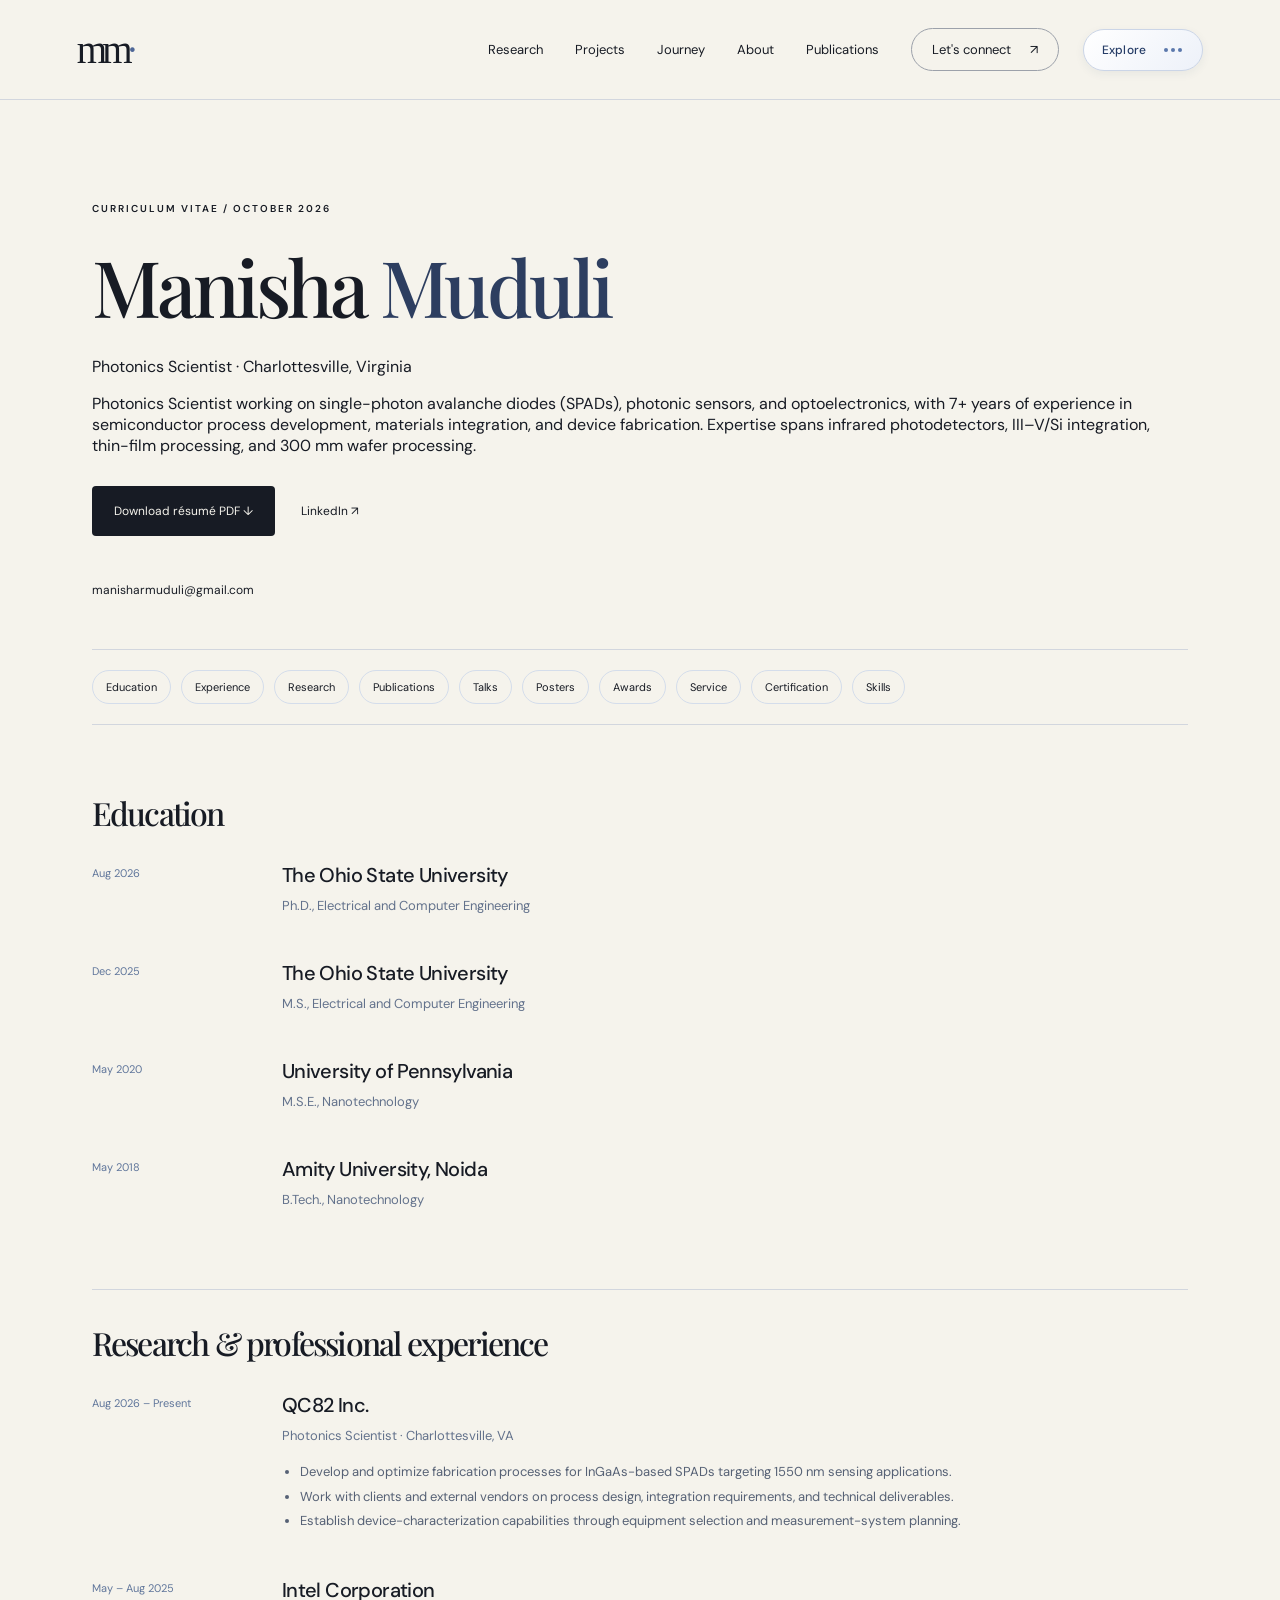
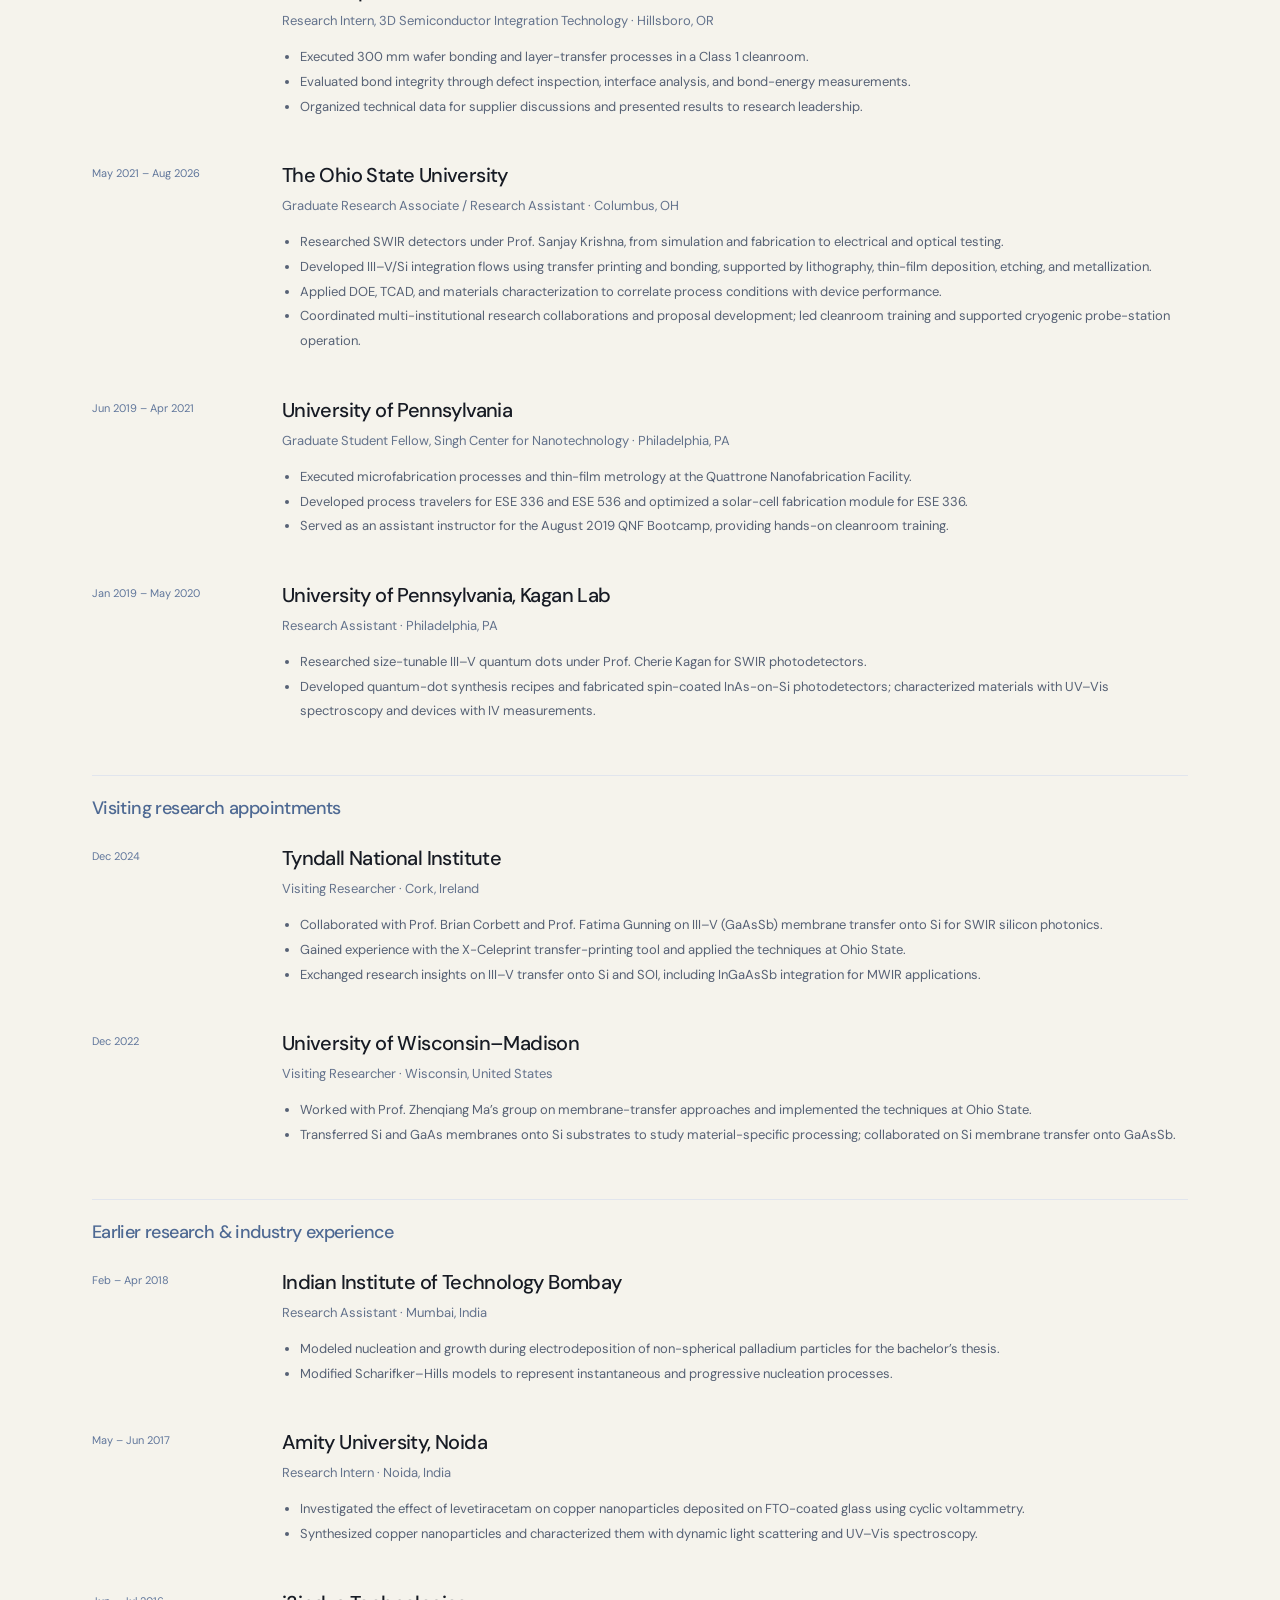
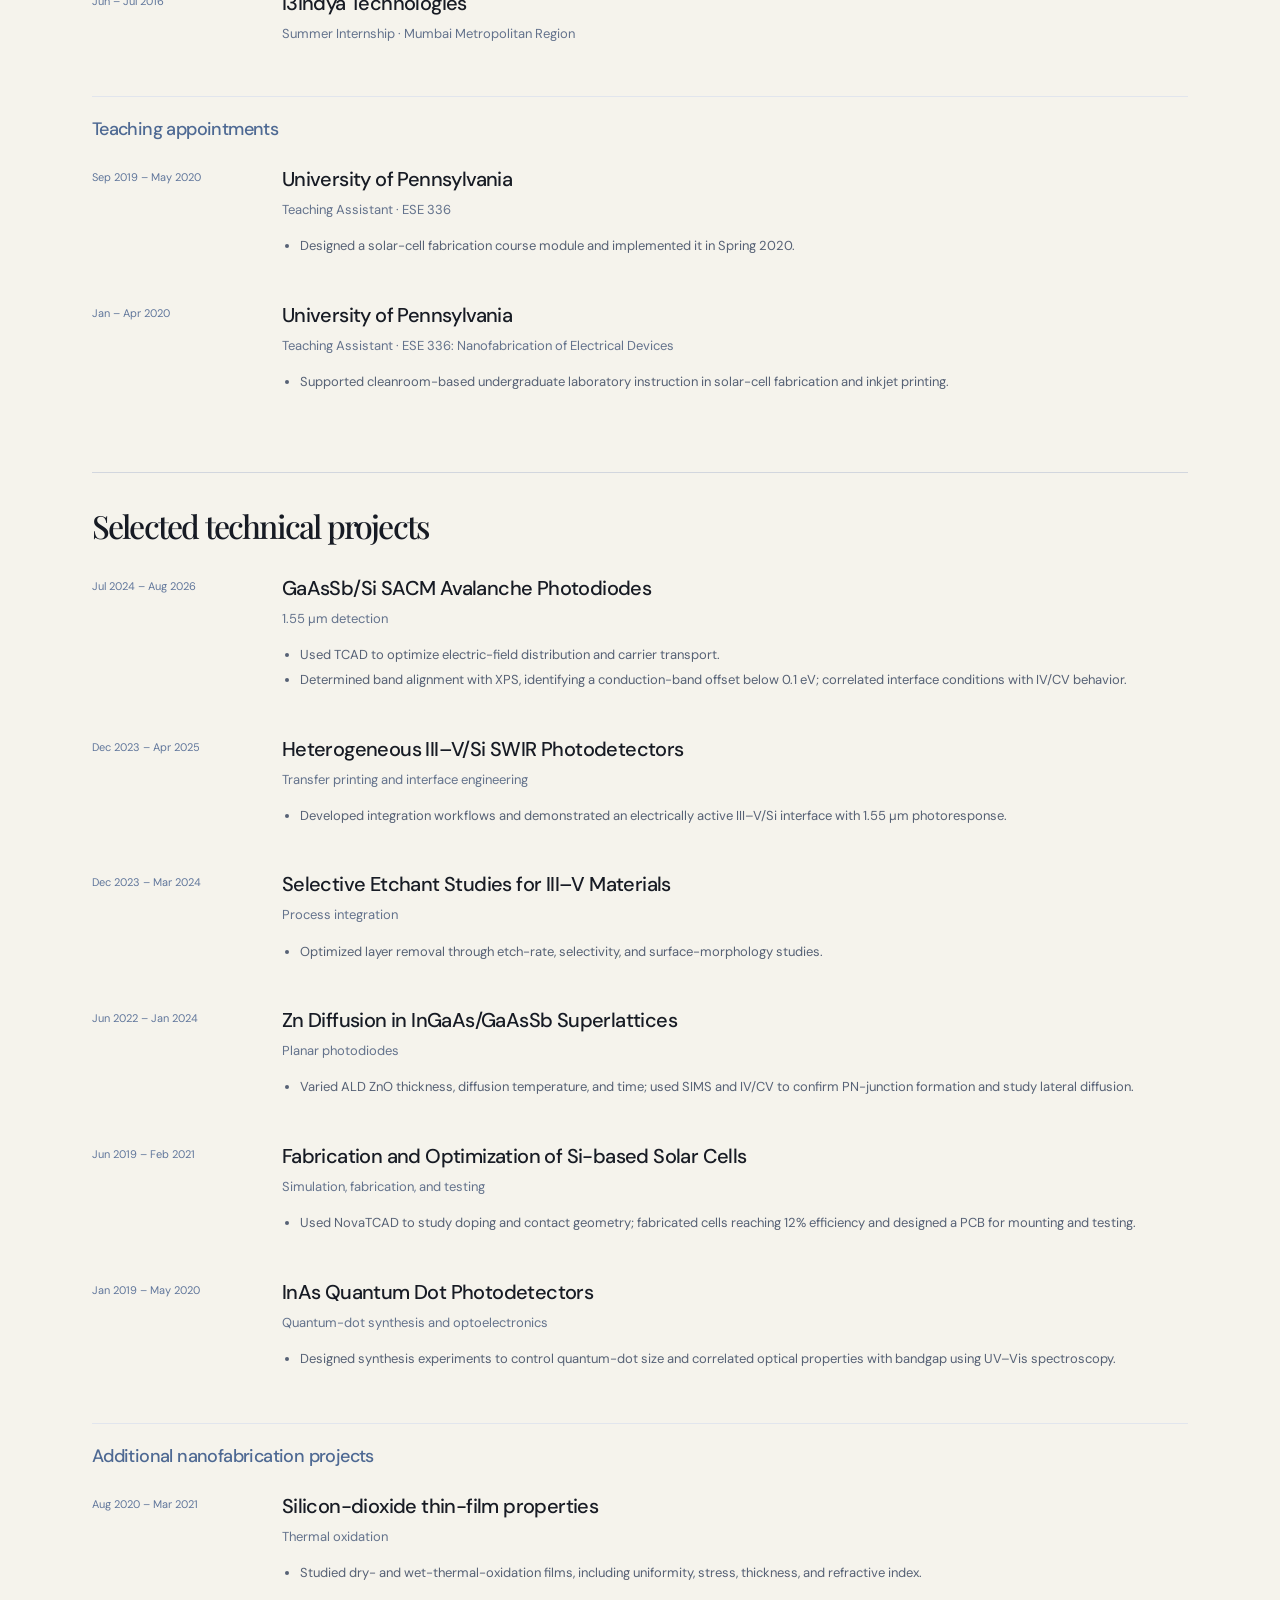
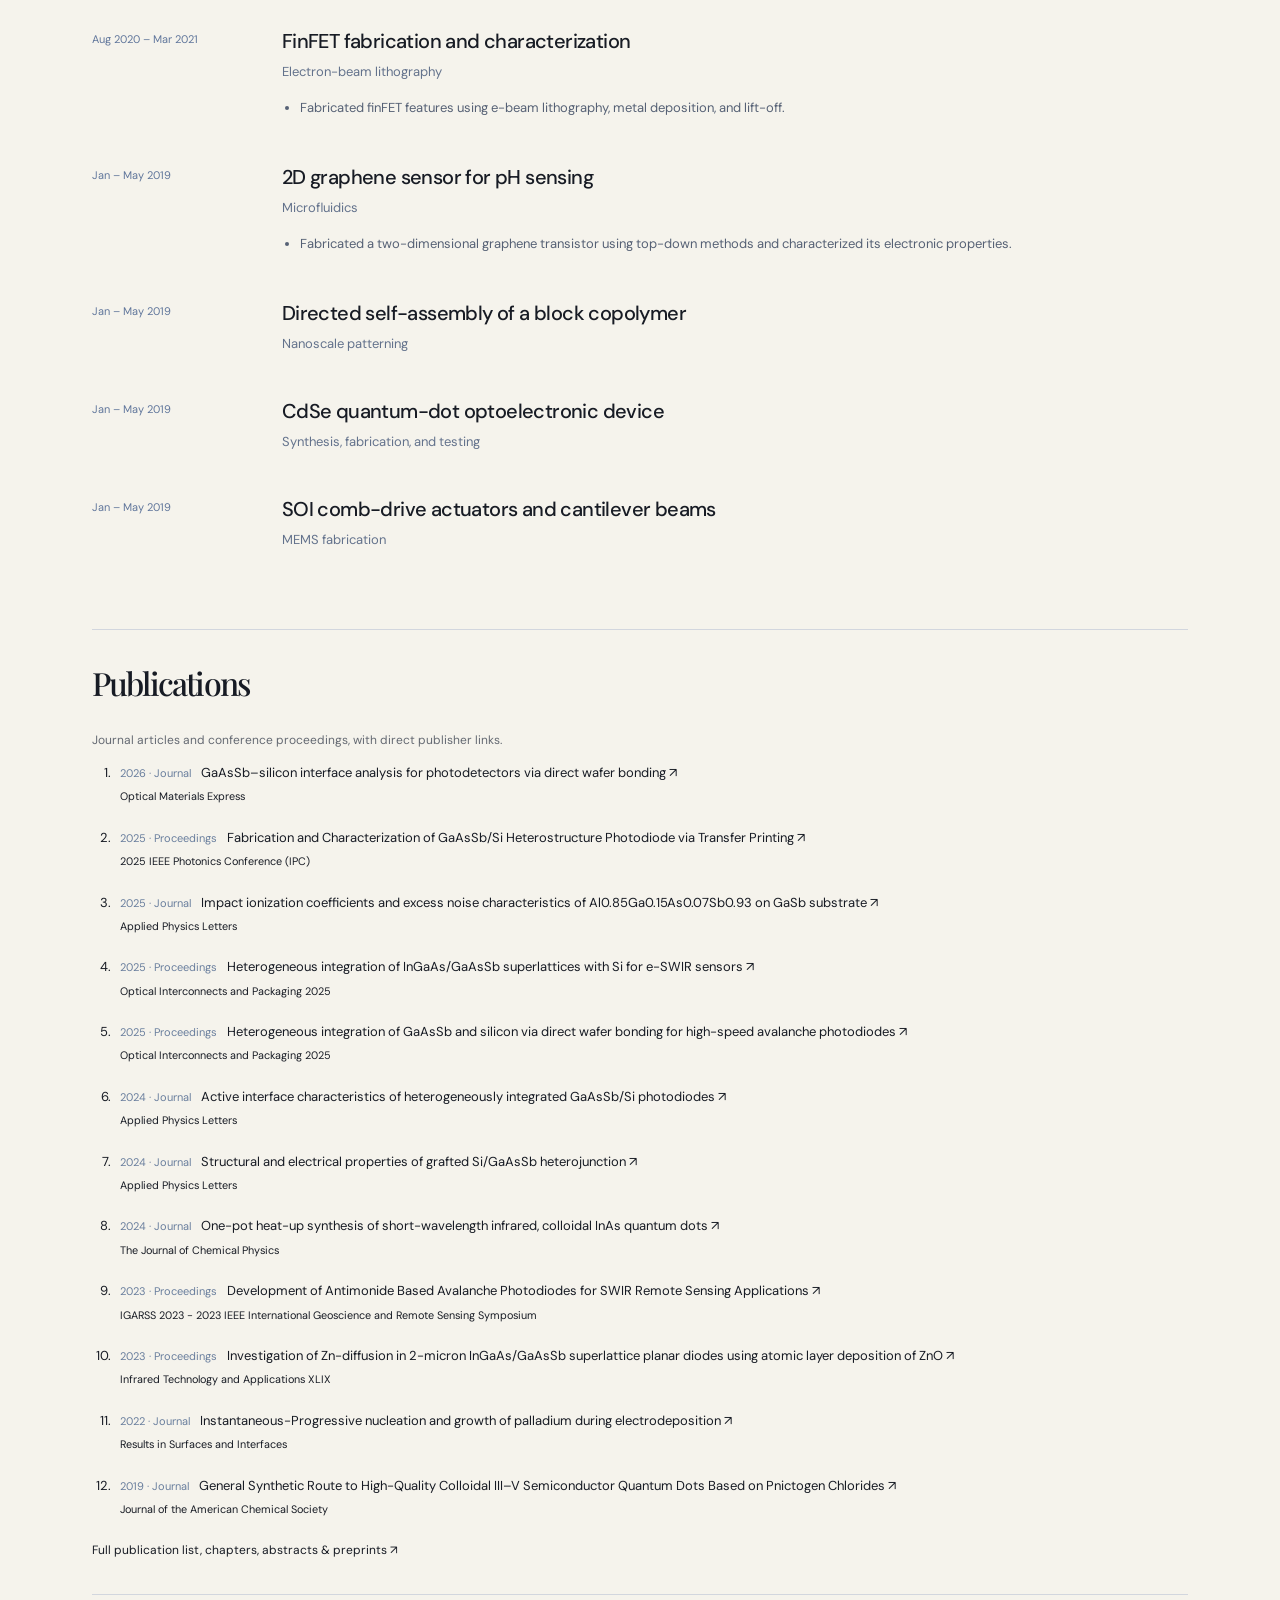
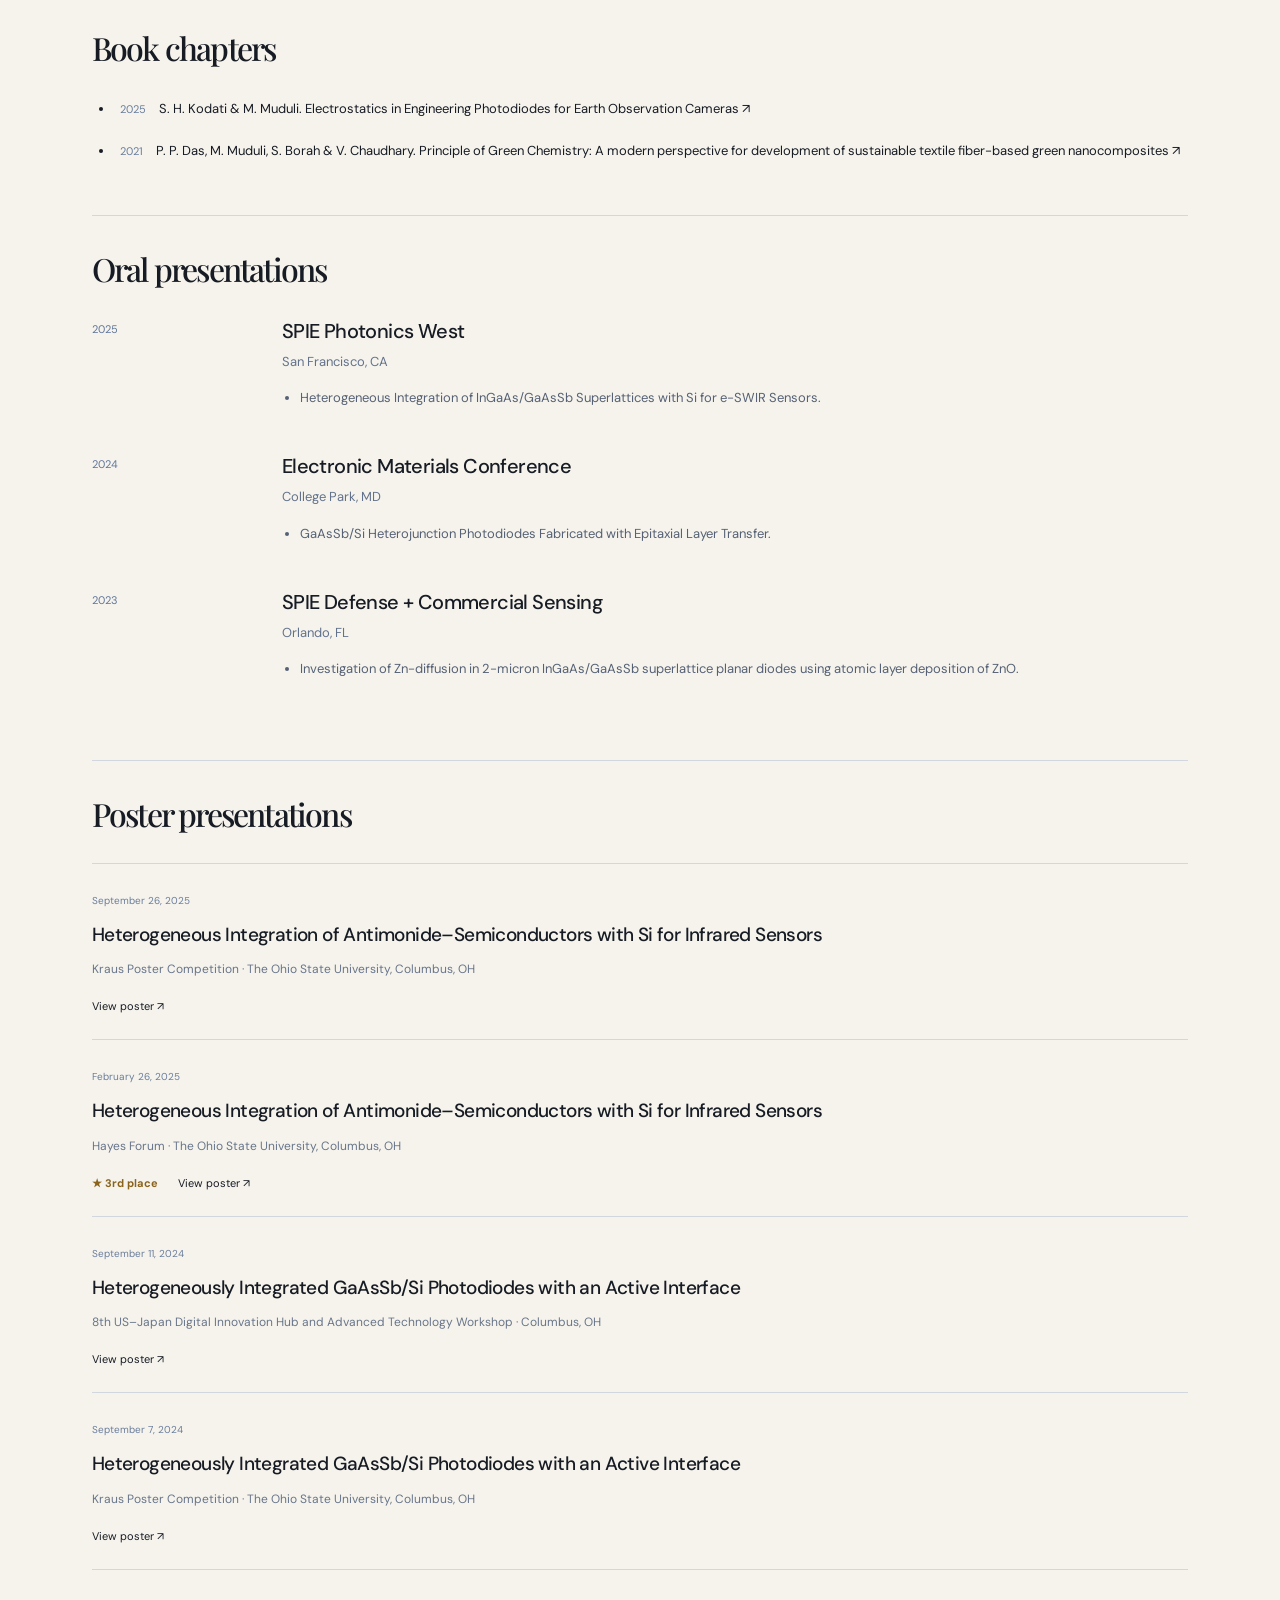
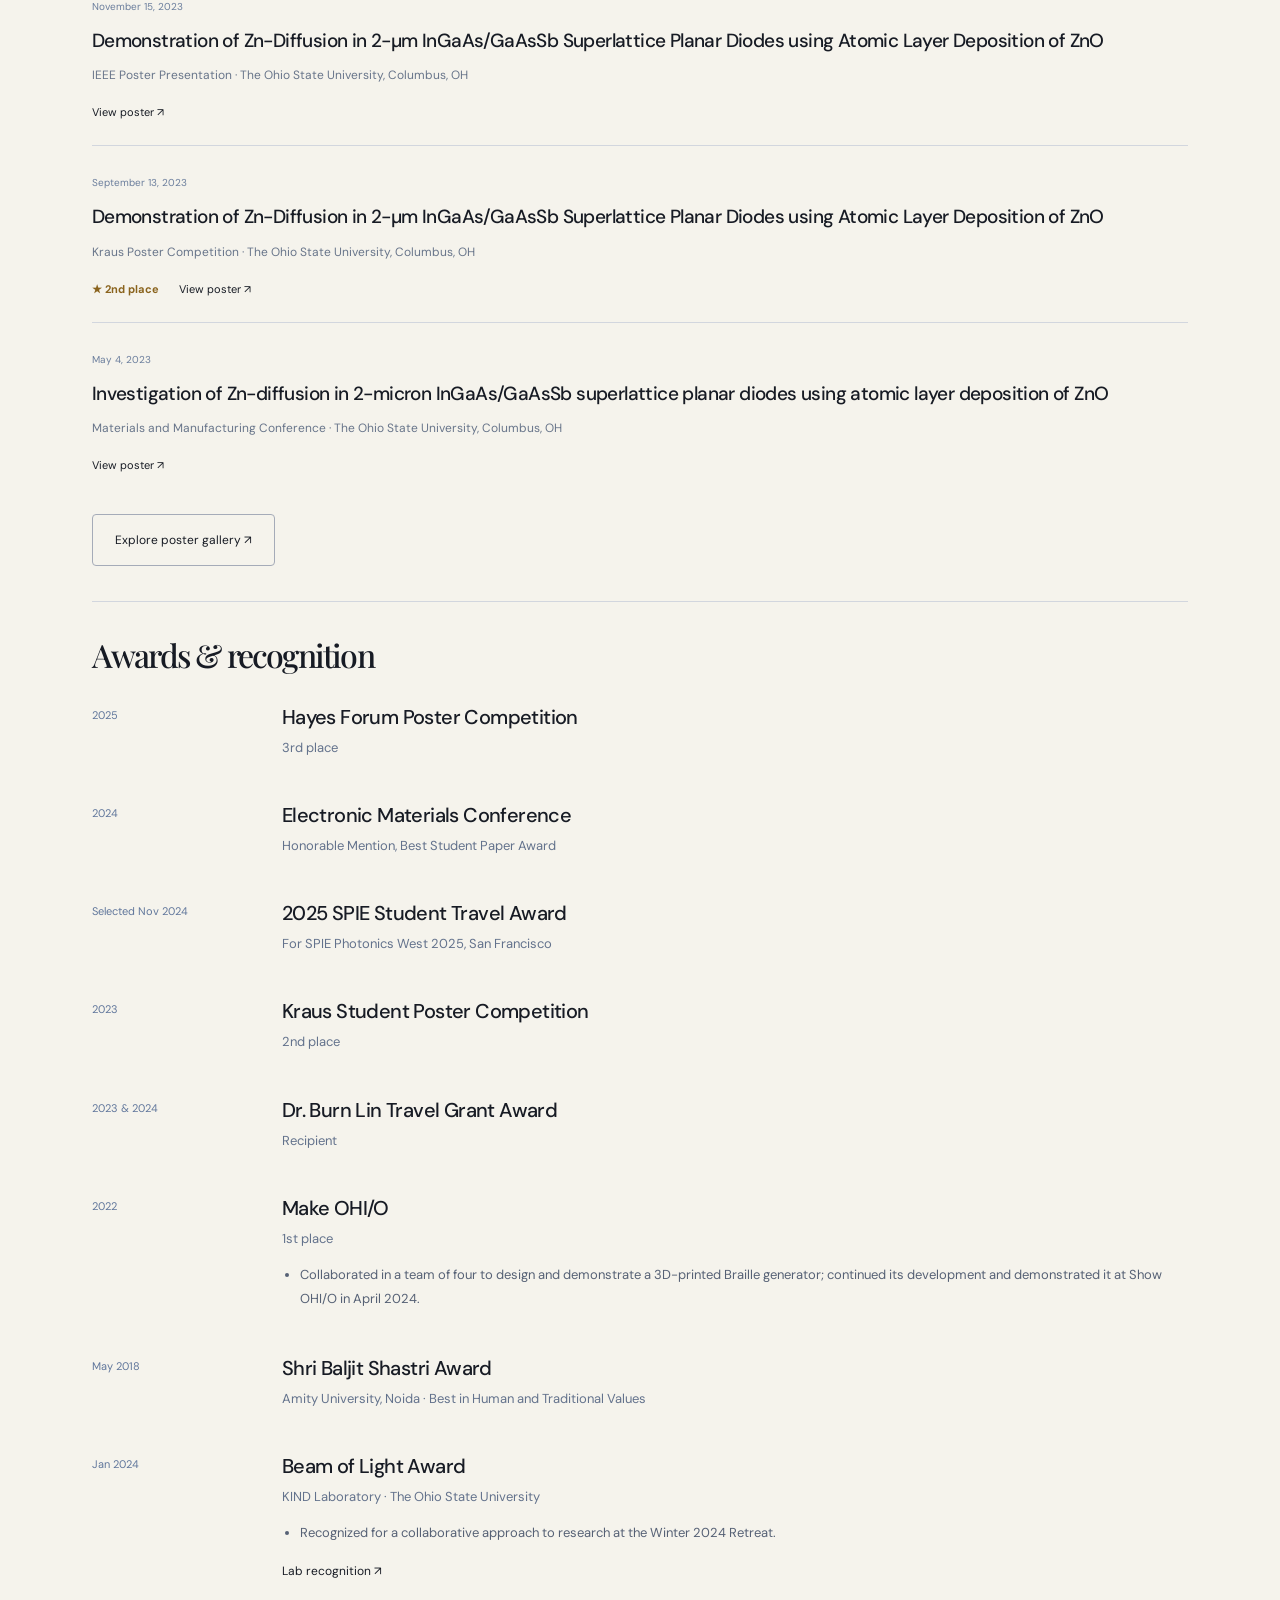
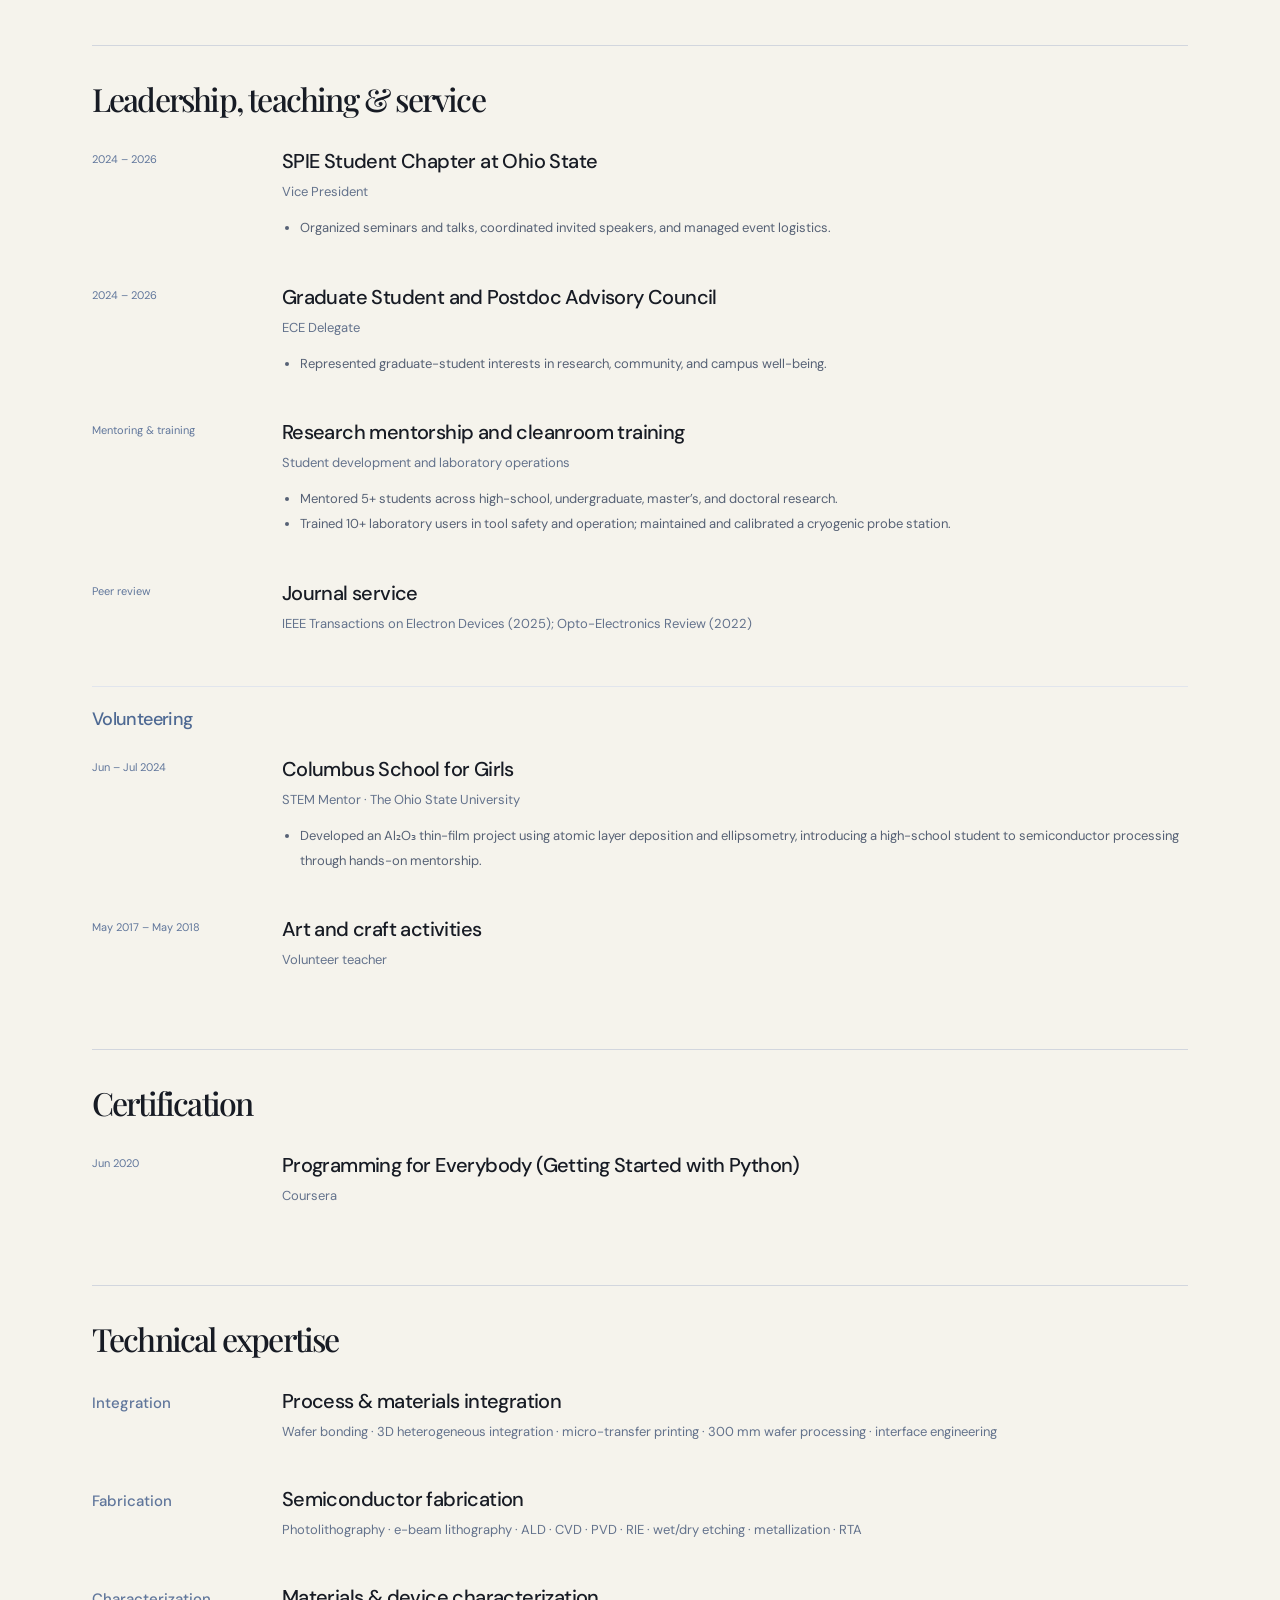
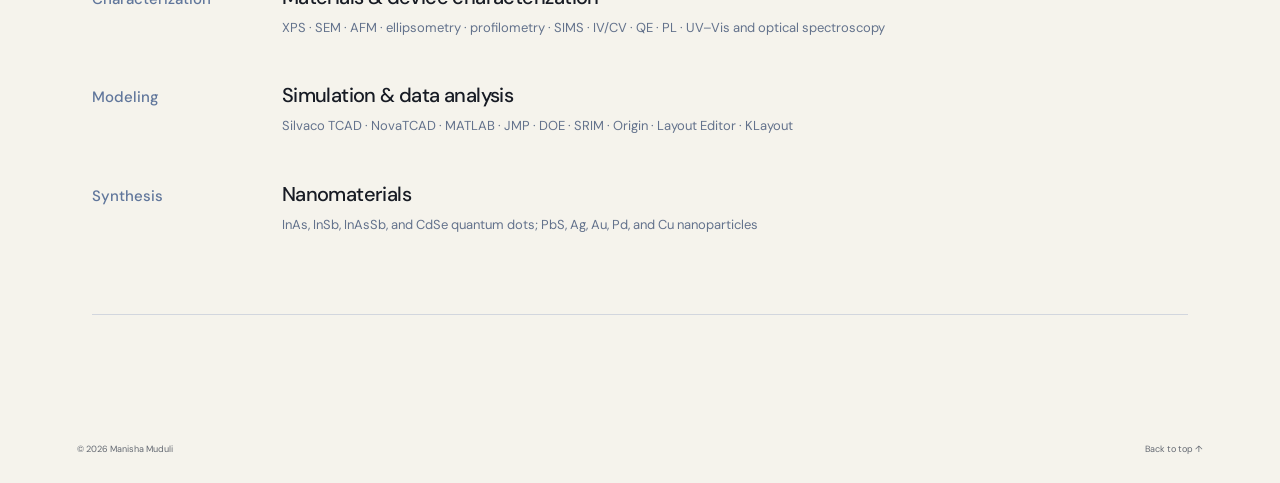
==== commit a9ed313f: "Place Home first in Explore navigation" ====
--- a/docs/cv.html
+++ b/docs/cv.html
@@ -1,4 +1,4 @@
 <!doctype html>
 <html lang="en"><head><meta charset="utf-8"><meta name="viewport" content="width=device-width, initial-scale=1"><meta name="description" content="Curriculum vitae of Manisha Muduli: photonics research, semiconductor fabrication, education, publications, presentations, awards, and service."><meta name="theme-color" content="#101319"><title>CV — Manisha Muduli</title><link rel="stylesheet" href="style.css"></head>
-<body><a class="skip" href="index.html#main">Skip to content</a><header><a class="brand" href="index.html#">mm<span>·</span></a><nav aria-label="Main navigation"><a href="index.html#research">Research</a><a href="projects.html">Projects</a><a href="journey.html">Journey</a><a href="index.html#about">About</a><a href="publications.html">Publications</a><a class="nav-contact" href="index.html#contact">Let's connect <span>↗</span></a></nav><details class="quick-menu"><summary aria-label="Open page navigation"><span>Explore</span> <span class="menu-dots" aria-hidden="true"><i></i><i></i><i></i></span></summary><div class="quick-menu-links"><a href="index.html#about">About me<span>↗</span></a><a href="index.html#contact">Contact<span>↗</span></a><a href="cv.html">CV<span>↗</span></a><a href="index.html">Home<span>↗</span></a><a href="journey.html">Journey<span>↗</span></a><a href="news.html">News<span>↗</span></a><a href="posters.html">Poster Presentations<span>↗</span></a><a href="projects.html">Projects<span>↗</span></a><a href="publications.html">Publications<span>↗</span></a><a href="index.html#research">Research<span>↗</span></a></div></details></header>
+<body><a class="skip" href="index.html#main">Skip to content</a><header><a class="brand" href="index.html#">mm<span>·</span></a><nav aria-label="Main navigation"><a href="index.html#research">Research</a><a href="projects.html">Projects</a><a href="journey.html">Journey</a><a href="index.html#about">About</a><a href="publications.html">Publications</a><a class="nav-contact" href="index.html#contact">Let's connect <span>↗</span></a></nav><details class="quick-menu"><summary aria-label="Open page navigation"><span>Explore</span> <span class="menu-dots" aria-hidden="true"><i></i><i></i><i></i></span></summary><div class="quick-menu-links"><a href="index.html">Home<span>↗</span></a><a href="index.html#about">About me<span>↗</span></a><a href="index.html#contact">Contact<span>↗</span></a><a href="cv.html">CV<span>↗</span></a><a href="journey.html">Journey<span>↗</span></a><a href="news.html">News<span>↗</span></a><a href="posters.html">Poster Presentations<span>↗</span></a><a href="projects.html">Projects<span>↗</span></a><a href="publications.html">Publications<span>↗</span></a><a href="index.html#research">Research<span>↗</span></a></div></details></header>
 <main id="main"><section class="section cv-page"><div class="section-heading"><p class="eyebrow">CURRICULUM VITAE / OCTOBER 2026</p><h1 class="cv-name">Manisha <span class="cv-surname">Muduli</span></h1><p>Photonics Scientist · Charlottesville, Virginia</p><p>Photonics Scientist working on single-photon avalanche diodes (SPADs), photonic sensors, and optoelectronics, with 7+ years of experience in semiconductor process development, materials integration, and device fabrication. Expertise spans infrared photodetectors, III–V/Si integration, thin-film processing, and 300 mm wafer processing.</p><div class="actions"><a class="button" href="assets/manisha-muduli-resume-oct2026.pdf" download>Download résumé PDF ↓</a><a class="text-link" href="https://www.linkedin.com/in/manisha-r-muduli/" target="_blank" rel="noopener">LinkedIn ↗</a></div><a class="text-link" href="mailto:manisharmuduli@gmail.com">manisharmuduli@gmail.com</a></div><nav class="cv-index" aria-label="CV sections"><a href="#education">Education</a><a href="#experience">Experience</a><a href="#research-projects">Research</a><a href="#cv-publications">Publications</a><a href="#presentations">Talks</a><a href="#cv-posters">Posters</a><a href="#awards">Awards</a><a href="#service">Service</a><a href="#certifications">Certification</a><a href="#skills">Skills</a></nav><section id="education" class="cv-section"><h2>Education</h2><article class="cv-entry"><div class="cv-meta">Aug 2026</div><div><h3>The Ohio State University</h3><p class="cv-role">Ph.D., Electrical and Computer Engineering</p><ul></ul></div></article><article class="cv-entry"><div class="cv-meta">Dec 2025</div><div><h3>The Ohio State University</h3><p class="cv-role">M.S., Electrical and Computer Engineering</p><ul></ul></div></article><article class="cv-entry"><div class="cv-meta">May 2020</div><div><h3>University of Pennsylvania</h3><p class="cv-role">M.S.E., Nanotechnology</p><ul></ul></div></article><article class="cv-entry"><div class="cv-meta">May 2018</div><div><h3>Amity University, Noida</h3><p class="cv-role">B.Tech., Nanotechnology</p><ul></ul></div></article></section><section id="experience" class="cv-section"><h2>Research & professional experience</h2><article class="cv-entry"><div class="cv-meta">Aug 2026 – Present</div><div><h3>QC82 Inc.</h3><p class="cv-role">Photonics Scientist · Charlottesville, VA</p><ul><li>Develop and optimize fabrication processes for InGaAs-based SPADs targeting 1550 nm sensing applications.</li><li>Work with clients and external vendors on process design, integration requirements, and technical deliverables.</li><li>Establish device-characterization capabilities through equipment selection and measurement-system planning.</li></ul></div></article><article class="cv-entry"><div class="cv-meta">May – Aug 2025</div><div><h3>Intel Corporation</h3><p class="cv-role">Research Intern, 3D Semiconductor Integration Technology · Hillsboro, OR</p><ul><li>Executed 300 mm wafer bonding and layer-transfer processes in a Class 1 cleanroom.</li><li>Evaluated bond integrity through defect inspection, interface analysis, and bond-energy measurements.</li><li>Organized technical data for supplier discussions and presented results to research leadership.</li></ul></div></article><article class="cv-entry"><div class="cv-meta">May 2021 – Aug 2026</div><div><h3>The Ohio State University</h3><p class="cv-role">Graduate Research Associate / Research Assistant · Columbus, OH</p><ul><li>Researched SWIR detectors under Prof. Sanjay Krishna, from simulation and fabrication to electrical and optical testing.</li><li>Developed III–V/Si integration flows using transfer printing and bonding, supported by lithography, thin-film deposition, etching, and metallization.</li><li>Applied DOE, TCAD, and materials characterization to correlate process conditions with device performance.</li><li>Coordinated multi-institutional research collaborations and proposal development; led cleanroom training and supported cryogenic probe-station operation.</li></ul></div></article><article class="cv-entry"><div class="cv-meta">Jun 2019 – Apr 2021</div><div><h3>University of Pennsylvania</h3><p class="cv-role">Graduate Student Fellow, Singh Center for Nanotechnology · Philadelphia, PA</p><ul><li>Executed microfabrication processes and thin-film metrology at the Quattrone Nanofabrication Facility.</li><li>Developed process travelers for ESE 336 and ESE 536 and optimized a solar-cell fabrication module for ESE 336.</li><li>Served as an assistant instructor for the August 2019 QNF Bootcamp, providing hands-on cleanroom training.</li></ul></div></article><article class="cv-entry"><div class="cv-meta">Jan 2019 – May 2020</div><div><h3>University of Pennsylvania, Kagan Lab</h3><p class="cv-role">Research Assistant · Philadelphia, PA</p><ul><li>Researched size-tunable III–V quantum dots under Prof. Cherie Kagan for SWIR photodetectors.</li><li>Developed quantum-dot synthesis recipes and fabricated spin-coated InAs-on-Si photodetectors; characterized materials with UV–Vis spectroscopy and devices with IV measurements.</li></ul></div></article><h3 class="cv-subheading">Visiting research appointments</h3><article class="cv-entry"><div class="cv-meta">Dec 2024</div><div><h3>Tyndall National Institute</h3><p class="cv-role">Visiting Researcher · Cork, Ireland</p><ul><li>Collaborated with Prof. Brian Corbett and Prof. Fatima Gunning on III–V (GaAsSb) membrane transfer onto Si for SWIR silicon photonics.</li><li>Gained experience with the X-Celeprint transfer-printing tool and applied the techniques at Ohio State.</li><li>Exchanged research insights on III–V transfer onto Si and SOI, including InGaAsSb integration for MWIR applications.</li></ul></div></article><article class="cv-entry"><div class="cv-meta">Dec 2022</div><div><h3>University of Wisconsin–Madison</h3><p class="cv-role">Visiting Researcher · Wisconsin, United States</p><ul><li>Worked with Prof. Zhenqiang Ma’s group on membrane-transfer approaches and implemented the techniques at Ohio State.</li><li>Transferred Si and GaAs membranes onto Si substrates to study material-specific processing; collaborated on Si membrane transfer onto GaAsSb.</li></ul></div></article><h3 class="cv-subheading">Earlier research & industry experience</h3><article class="cv-entry"><div class="cv-meta">Feb – Apr 2018</div><div><h3>Indian Institute of Technology Bombay</h3><p class="cv-role">Research Assistant · Mumbai, India</p><ul><li>Modeled nucleation and growth during electrodeposition of non-spherical palladium particles for the bachelor’s thesis.</li><li>Modified Scharifker–Hills models to represent instantaneous and progressive nucleation processes.</li></ul></div></article><article class="cv-entry"><div class="cv-meta">May – Jun 2017</div><div><h3>Amity University, Noida</h3><p class="cv-role">Research Intern · Noida, India</p><ul><li>Investigated the effect of levetiracetam on copper nanoparticles deposited on FTO-coated glass using cyclic voltammetry.</li><li>Synthesized copper nanoparticles and characterized them with dynamic light scattering and UV–Vis spectroscopy.</li></ul></div></article><article class="cv-entry"><div class="cv-meta">Jun – Jul 2016</div><div><h3>i3indya Technologies</h3><p class="cv-role">Summer Internship · Mumbai Metropolitan Region</p></div></article><h3 class="cv-subheading">Teaching appointments</h3><article class="cv-entry"><div class="cv-meta">Sep 2019 – May 2020</div><div><h3>University of Pennsylvania</h3><p class="cv-role">Teaching Assistant · ESE 336</p><ul><li>Designed a solar-cell fabrication course module and implemented it in Spring 2020.</li></ul></div></article><article class="cv-entry"><div class="cv-meta">Jan – Apr 2020</div><div><h3>University of Pennsylvania</h3><p class="cv-role">Teaching Assistant · ESE 336: Nanofabrication of Electrical Devices</p><ul><li>Supported cleanroom-based undergraduate laboratory instruction in solar-cell fabrication and inkjet printing.</li></ul></div></article></section><section id="research-projects" class="cv-section"><h2>Selected technical projects</h2><article class="cv-entry"><div class="cv-meta">Jul 2024 – Aug 2026</div><div><h3>GaAsSb/Si SACM Avalanche Photodiodes</h3><p class="cv-role">1.55 µm detection</p><ul><li>Used TCAD to optimize electric-field distribution and carrier transport.</li><li>Determined band alignment with XPS, identifying a conduction-band offset below 0.1 eV; correlated interface conditions with IV/CV behavior.</li></ul></div></article><article class="cv-entry"><div class="cv-meta">Dec 2023 – Apr 2025</div><div><h3>Heterogeneous III–V/Si SWIR Photodetectors</h3><p class="cv-role">Transfer printing and interface engineering</p><ul><li>Developed integration workflows and demonstrated an electrically active III–V/Si interface with 1.55 µm photoresponse.</li></ul></div></article><article class="cv-entry"><div class="cv-meta">Dec 2023 – Mar 2024</div><div><h3>Selective Etchant Studies for III–V Materials</h3><p class="cv-role">Process integration</p><ul><li>Optimized layer removal through etch-rate, selectivity, and surface-morphology studies.</li></ul></div></article><article class="cv-entry"><div class="cv-meta">Jun 2022 – Jan 2024</div><div><h3>Zn Diffusion in InGaAs/GaAsSb Superlattices</h3><p class="cv-role">Planar photodiodes</p><ul><li>Varied ALD ZnO thickness, diffusion temperature, and time; used SIMS and IV/CV to confirm PN-junction formation and study lateral diffusion.</li></ul></div></article><article class="cv-entry"><div class="cv-meta">Jun 2019 – Feb 2021</div><div><h3>Fabrication and Optimization of Si-based Solar Cells</h3><p class="cv-role">Simulation, fabrication, and testing</p><ul><li>Used NovaTCAD to study doping and contact geometry; fabricated cells reaching 12% efficiency and designed a PCB for mounting and testing.</li></ul></div></article><article class="cv-entry"><div class="cv-meta">Jan 2019 – May 2020</div><div><h3>InAs Quantum Dot Photodetectors</h3><p class="cv-role">Quantum-dot synthesis and optoelectronics</p><ul><li>Designed synthesis experiments to control quantum-dot size and correlated optical properties with bandgap using UV–Vis spectroscopy.</li></ul></div></article><h3 class="cv-subheading">Additional nanofabrication projects</h3><article class="cv-entry"><div class="cv-meta">Aug 2020 – Mar 2021</div><div><h3>Silicon-dioxide thin-film properties</h3><p class="cv-role">Thermal oxidation</p><ul><li>Studied dry- and wet-thermal-oxidation films, including uniformity, stress, thickness, and refractive index.</li></ul></div></article><article class="cv-entry"><div class="cv-meta">Aug 2020 – Mar 2021</div><div><h3>FinFET fabrication and characterization</h3><p class="cv-role">Electron-beam lithography</p><ul><li>Fabricated finFET features using e-beam lithography, metal deposition, and lift-off.</li></ul></div></article><article class="cv-entry"><div class="cv-meta">Jan – May 2019</div><div><h3>2D graphene sensor for pH sensing</h3><p class="cv-role">Microfluidics</p><ul><li>Fabricated a two-dimensional graphene transistor using top-down methods and characterized its electronic properties.</li></ul></div></article><article class="cv-entry"><div class="cv-meta">Jan – May 2019</div><div><h3>Directed self-assembly of a block copolymer</h3><p class="cv-role">Nanoscale patterning</p></div></article><article class="cv-entry"><div class="cv-meta">Jan – May 2019</div><div><h3>CdSe quantum-dot optoelectronic device</h3><p class="cv-role">Synthesis, fabrication, and testing</p></div></article><article class="cv-entry"><div class="cv-meta">Jan – May 2019</div><div><h3>SOI comb-drive actuators and cantilever beams</h3><p class="cv-role">MEMS fabrication</p></div></article></section><section id="cv-publications" class="cv-section"><h2>Publications</h2><p class="cv-note">Journal articles and conference proceedings, with direct publisher links.</p><ol class="cv-publications"><li><span>2026 · Journal</span><a href="https://doi.org/10.1364/ome.578886" target="_blank" rel="noopener">GaAsSb–silicon interface analysis for photodetectors via direct wafer bonding ↗</a><br><small>Optical Materials Express</small></li><li><span>2025 · Proceedings</span><a href="https://doi.org/10.1109/ipc65510.2025.11282307" target="_blank" rel="noopener">Fabrication and Characterization of GaAsSb/Si Heterostructure Photodiode via Transfer Printing ↗</a><br><small>2025 IEEE Photonics Conference (IPC)</small></li><li><span>2025 · Journal</span><a href="https://doi.org/10.1063/5.0258106" target="_blank" rel="noopener">Impact ionization coefficients and excess noise characteristics of Al0.85Ga0.15As0.07Sb0.93 on GaSb substrate ↗</a><br><small>Applied Physics Letters</small></li><li><span>2025 · Proceedings</span><a href="https://doi.org/10.1117/12.3040717" target="_blank" rel="noopener">Heterogeneous integration of InGaAs/GaAsSb superlattices with Si for e-SWIR sensors ↗</a><br><small>Optical Interconnects and Packaging 2025</small></li><li><span>2025 · Proceedings</span><a href="https://doi.org/10.1117/12.3042374" target="_blank" rel="noopener">Heterogeneous integration of GaAsSb and silicon via direct wafer bonding for high-speed avalanche photodiodes ↗</a><br><small>Optical Interconnects and Packaging 2025</small></li><li><span>2024 · Journal</span><a href="https://doi.org/10.1063/5.0230901" target="_blank" rel="noopener">Active interface characteristics of heterogeneously integrated GaAsSb/Si photodiodes ↗</a><br><small>Applied Physics Letters</small></li><li><span>2024 · Journal</span><a href="https://doi.org/10.1063/5.0225069" target="_blank" rel="noopener">Structural and electrical properties of grafted Si/GaAsSb heterojunction ↗</a><br><small>Applied Physics Letters</small></li><li><span>2024 · Journal</span><a href="https://doi.org/10.1063/5.0187162" target="_blank" rel="noopener">One-pot heat-up synthesis of short-wavelength infrared, colloidal InAs quantum dots ↗</a><br><small>The Journal of Chemical Physics</small></li><li><span>2023 · Proceedings</span><a href="https://doi.org/10.1109/igarss52108.2023.10283390" target="_blank" rel="noopener">Development of Antimonide Based Avalanche Photodiodes for SWIR Remote Sensing Applications ↗</a><br><small>IGARSS 2023 - 2023 IEEE International Geoscience and Remote Sensing Symposium</small></li><li><span>2023 · Proceedings</span><a href="https://doi.org/10.1117/12.2663602" target="_blank" rel="noopener">Investigation of Zn-diffusion in 2-micron InGaAs/GaAsSb superlattice planar diodes using atomic layer deposition of ZnO ↗</a><br><small>Infrared Technology and Applications XLIX</small></li><li><span>2022 · Journal</span><a href="https://doi.org/10.1016/j.rsurfi.2022.100044" target="_blank" rel="noopener">Instantaneous-Progressive nucleation and growth of palladium during electrodeposition ↗</a><br><small>Results in Surfaces and Interfaces</small></li><li><span>2019 · Journal</span><a href="https://doi.org/10.1021/jacs.9b06652" target="_blank" rel="noopener">General Synthetic Route to High-Quality Colloidal III–V Semiconductor Quantum Dots Based on Pnictogen Chlorides ↗</a><br><small>Journal of the American Chemical Society</small></li></ol><a class="text-link" href="publications.html">Full publication list, chapters, abstracts & preprints ↗</a></section><section id="chapters" class="cv-section"><h2>Book chapters</h2><ul class="cv-publications"><li><span>2025</span> S. H. Kodati & M. Muduli. <a href="https://doi.org/10.5772/intechopen.1009104" target="_blank" rel="noopener">Electrostatics in Engineering Photodiodes for Earth Observation Cameras ↗</a></li><li><span>2021</span> P. P. Das, M. Muduli, S. Borah & V. Chaudhary. <a href="https://doi.org/10.1016/B978-0-323-85204-3.00031-2" target="_blank" rel="noopener">Principle of Green Chemistry: A modern perspective for development of sustainable textile fiber-based green nanocomposites ↗</a></li></ul></section><section id="presentations" class="cv-section"><h2>Oral presentations</h2><article class="cv-entry"><div class="cv-meta">2025</div><div><h3>SPIE Photonics West</h3><p class="cv-role">San Francisco, CA</p><ul><li>Heterogeneous Integration of InGaAs/GaAsSb Superlattices with Si for e-SWIR Sensors.</li></ul></div></article><article class="cv-entry"><div class="cv-meta">2024</div><div><h3>Electronic Materials Conference</h3><p class="cv-role">College Park, MD</p><ul><li>GaAsSb/Si Heterojunction Photodiodes Fabricated with Epitaxial Layer Transfer.</li></ul></div></article><article class="cv-entry"><div class="cv-meta">2023</div><div><h3>SPIE Defense + Commercial Sensing</h3><p class="cv-role">Orlando, FL</p><ul><li>Investigation of Zn-diffusion in 2-micron InGaAs/GaAsSb superlattice planar diodes using atomic layer deposition of ZnO.</li></ul></div></article></section><section id="cv-posters" class="cv-section"><h2>Poster presentations</h2><ol class="cv-posters"><li><span>September 26, 2025</span><h3>Heterogeneous Integration of Antimonide–Semiconductors with Si for Infrared Sensors</h3><p>Kraus Poster Competition · The Ohio State University, Columbus, OH</p><a href="assets/posters/2025_0926.pdf" target="_blank" rel="noopener">View poster ↗</a></li><li><span>February 26, 2025</span><h3>Heterogeneous Integration of Antimonide–Semiconductors with Si for Infrared Sensors</h3><p>Hayes Forum · The Ohio State University, Columbus, OH</p><strong class="cv-award">★ 3rd place</strong><a href="assets/posters/2025_0226.pdf" target="_blank" rel="noopener">View poster ↗</a></li><li><span>September 11, 2024</span><h3>Heterogeneously Integrated GaAsSb/Si Photodiodes with an Active Interface</h3><p>8th US–Japan Digital Innovation Hub and Advanced Technology Workshop · Columbus, OH</p><a href="assets/posters/2024_0911.pdf" target="_blank" rel="noopener">View poster ↗</a></li><li><span>September 7, 2024</span><h3>Heterogeneously Integrated GaAsSb/Si Photodiodes with an Active Interface</h3><p>Kraus Poster Competition · The Ohio State University, Columbus, OH</p><a href="assets/posters/2024_0907.pdf" target="_blank" rel="noopener">View poster ↗</a></li><li><span>November 15, 2023</span><h3>Demonstration of Zn-Diffusion in 2-µm InGaAs/GaAsSb Superlattice Planar Diodes using Atomic Layer Deposition of ZnO</h3><p>IEEE Poster Presentation · The Ohio State University, Columbus, OH</p><a href="assets/posters/2023_1115.pdf" target="_blank" rel="noopener">View poster ↗</a></li><li><span>September 13, 2023</span><h3>Demonstration of Zn-Diffusion in 2-µm InGaAs/GaAsSb Superlattice Planar Diodes using Atomic Layer Deposition of ZnO</h3><p>Kraus Poster Competition · The Ohio State University, Columbus, OH</p><strong class="cv-award">★ 2nd place</strong><a href="assets/posters/2023_0913.pdf" target="_blank" rel="noopener">View poster ↗</a></li><li><span>May 4, 2023</span><h3>Investigation of Zn-diffusion in 2-micron InGaAs/GaAsSb superlattice planar diodes using atomic layer deposition of ZnO</h3><p>Materials and Manufacturing Conference · The Ohio State University, Columbus, OH</p><a href="assets/posters/2023_0504.pdf" target="_blank" rel="noopener">View poster ↗</a></li></ol><a class="button outline" href="posters.html">Explore poster gallery ↗</a></section><section id="awards" class="cv-section"><h2>Awards & recognition</h2><article class="cv-entry"><div class="cv-meta">2025</div><div><h3>Hayes Forum Poster Competition</h3><p class="cv-role">3rd place</p><ul></ul></div></article><article class="cv-entry"><div class="cv-meta">2024</div><div><h3>Electronic Materials Conference</h3><p class="cv-role">Honorable Mention, Best Student Paper Award</p><ul></ul></div></article><article class="cv-entry"><div class="cv-meta">Selected Nov 2024</div><div><h3>2025 SPIE Student Travel Award</h3><p class="cv-role">For SPIE Photonics West 2025, San Francisco</p><ul></ul></div></article><article class="cv-entry"><div class="cv-meta">2023</div><div><h3>Kraus Student Poster Competition</h3><p class="cv-role">2nd place</p><ul></ul></div></article><article class="cv-entry"><div class="cv-meta">2023 & 2024</div><div><h3>Dr. Burn Lin Travel Grant Award</h3><p class="cv-role">Recipient</p><ul></ul></div></article><article class="cv-entry"><div class="cv-meta">2022</div><div><h3>Make OHI/O</h3><p class="cv-role">1st place</p><ul><li>Collaborated in a team of four to design and demonstrate a 3D-printed Braille generator; continued its development and demonstrated it at Show OHI/O in April 2024.</li></ul><ul></ul></div></article><article class="cv-entry"><div class="cv-meta">May 2018</div><div><h3>Shri Baljit Shastri Award</h3><p class="cv-role">Amity University, Noida · Best in Human and Traditional Values</p></div></article><article class="cv-entry"><div class="cv-meta">Jan 2024</div><div><h3>Beam of Light Award</h3><p class="cv-role">KIND Laboratory · The Ohio State University</p><ul><li>Recognized for a collaborative approach to research at the Winter 2024 Retreat.</li></ul><a class="text-link" href="https://ece.osu.edu/krishna-infrared-detector-k.i.n.d.-laboratory" target="_blank" rel="noopener">Lab recognition ↗</a></div></article></section><section id="service" class="cv-section"><h2>Leadership, teaching & service</h2><article class="cv-entry"><div class="cv-meta">2024 – 2026</div><div><h3>SPIE Student Chapter at Ohio State</h3><p class="cv-role">Vice President</p><ul><li>Organized seminars and talks, coordinated invited speakers, and managed event logistics.</li></ul></div></article><article class="cv-entry"><div class="cv-meta">2024 – 2026</div><div><h3>Graduate Student and Postdoc Advisory Council</h3><p class="cv-role">ECE Delegate</p><ul><li>Represented graduate-student interests in research, community, and campus well-being.</li></ul></div></article><article class="cv-entry"><div class="cv-meta">Mentoring & training</div><div><h3>Research mentorship and cleanroom training</h3><p class="cv-role">Student development and laboratory operations</p><ul><li>Mentored 5+ students across high-school, undergraduate, master’s, and doctoral research.</li><li>Trained 10+ laboratory users in tool safety and operation; maintained and calibrated a cryogenic probe station.</li></ul></div></article><article class="cv-entry"><div class="cv-meta">Peer review</div><div><h3>Journal service</h3><p class="cv-role">IEEE Transactions on Electron Devices (2025); Opto-Electronics Review (2022)</p><ul></ul></div></article><h3 class="cv-subheading">Volunteering</h3><article class="cv-entry"><div class="cv-meta">Jun – Jul 2024</div><div><h3>Columbus School for Girls</h3><p class="cv-role">STEM Mentor · The Ohio State University</p><ul><li>Developed an Al₂O₃ thin-film project using atomic layer deposition and ellipsometry, introducing a high-school student to semiconductor processing through hands-on mentorship.</li></ul></div></article><article class="cv-entry"><div class="cv-meta">May 2017 – May 2018</div><div><h3>Art and craft activities</h3><p class="cv-role">Volunteer teacher</p></div></article></section><section id="certifications" class="cv-section"><h2>Certification</h2><article class="cv-entry"><div class="cv-meta">Jun 2020</div><div><h3>Programming for Everybody (Getting Started with Python)</h3><p class="cv-role">Coursera</p></div></article></section><section id="skills" class="cv-section"><h2>Technical expertise</h2><article class="cv-entry"><div class="cv-meta">Integration</div><div><h3>Process & materials integration</h3><p class="cv-role">Wafer bonding · 3D heterogeneous integration · micro-transfer printing · 300 mm wafer processing · interface engineering</p><ul></ul></div></article><article class="cv-entry"><div class="cv-meta">Fabrication</div><div><h3>Semiconductor fabrication</h3><p class="cv-role">Photolithography · e-beam lithography · ALD · CVD · PVD · RIE · wet/dry etching · metallization · RTA</p><ul></ul></div></article><article class="cv-entry"><div class="cv-meta">Characterization</div><div><h3>Materials & device characterization</h3><p class="cv-role">XPS · SEM · AFM · ellipsometry · profilometry · SIMS · IV/CV · QE · PL · UV–Vis and optical spectroscopy</p><ul></ul></div></article><article class="cv-entry"><div class="cv-meta">Modeling</div><div><h3>Simulation & data analysis</h3><p class="cv-role">Silvaco TCAD · NovaTCAD · MATLAB · JMP · DOE · SRIM · Origin · Layout Editor · KLayout</p><ul></ul></div></article><article class="cv-entry"><div class="cv-meta">Synthesis</div><div><h3>Nanomaterials</h3><p class="cv-role">InAs, InSb, InAsSb, and CdSe quantum dots; PbS, Ag, Au, Pd, and Cu nanoparticles</p><ul></ul></div></article></section></section></main><footer><span>© 2026 Manisha Muduli</span><a href="#main">Back to top ↑</a></footer><script src="navigation.js"></script></body></html>
--- a/docs/style.css
+++ b/docs/style.css
@@ -69,3 +69,8 @@
 .news-archive{margin-top:65px;padding-top:35px;border-top:1px solid var(--line)}.news-card-grid{display:grid;grid-template-columns:repeat(2,minmax(0,1fr));gap:24px;margin-top:24px}.news-card{padding:28px;border:1px solid #d7dfeb;border-radius:7px;background:#fafaf7;display:flex;flex-direction:column;transition:box-shadow .2s,border-color .2s}.news-card:hover{border-color:#a7b9d6;box-shadow:0 8px 26px #2c42670b}.news-card .eyebrow{font-size:8px;line-height:1.8;color:#60789e}.news-card>time{font-size:10px;color:#7b879a}.news-card h2{font-size:27px;line-height:1.3;letter-spacing:-.6px;margin:20px 0 15px}.news-card>p:not(.eyebrow){font-size:13px;line-height:1.85;color:var(--muted)}.news-category{align-self:flex-start;font-size:9px;border:1px solid #d5deeb;border-radius:20px;padding:6px 10px;color:#637b9f;margin:8px 0 22px}.news-card-bottom{display:flex;justify-content:space-between;align-items:center;gap:12px;padding-top:18px;border-top:1px solid var(--line);margin-top:auto}.news-card-bottom>a{font-size:11px;color:#3e6195}.news-card-bottom>small{font-size:9px;color:#7d899b}@media(max-width:800px){.news-card-grid{grid-template-columns:1fr}.news-card{padding:24px}.news-card h2{font-size:25px}}
 
 .news-chronological{border-top:1px solid var(--line);padding-top:32px;margin-top:0}.news-chronological .news-card:first-child .news-category{background:#f6ecd2;border-color:#d4bf8a;color:#816128}
+
+/* Keep page titles on one line with responsive type. */
+.section-heading:has(.single-line-title){max-width:100%}
+.single-line-title{white-space:nowrap;font-size:clamp(24px,6.8vw,79px);letter-spacing:-.045em}
+#skills .cv-meta{font-size:15px;line-height:1.5;font-weight:500}
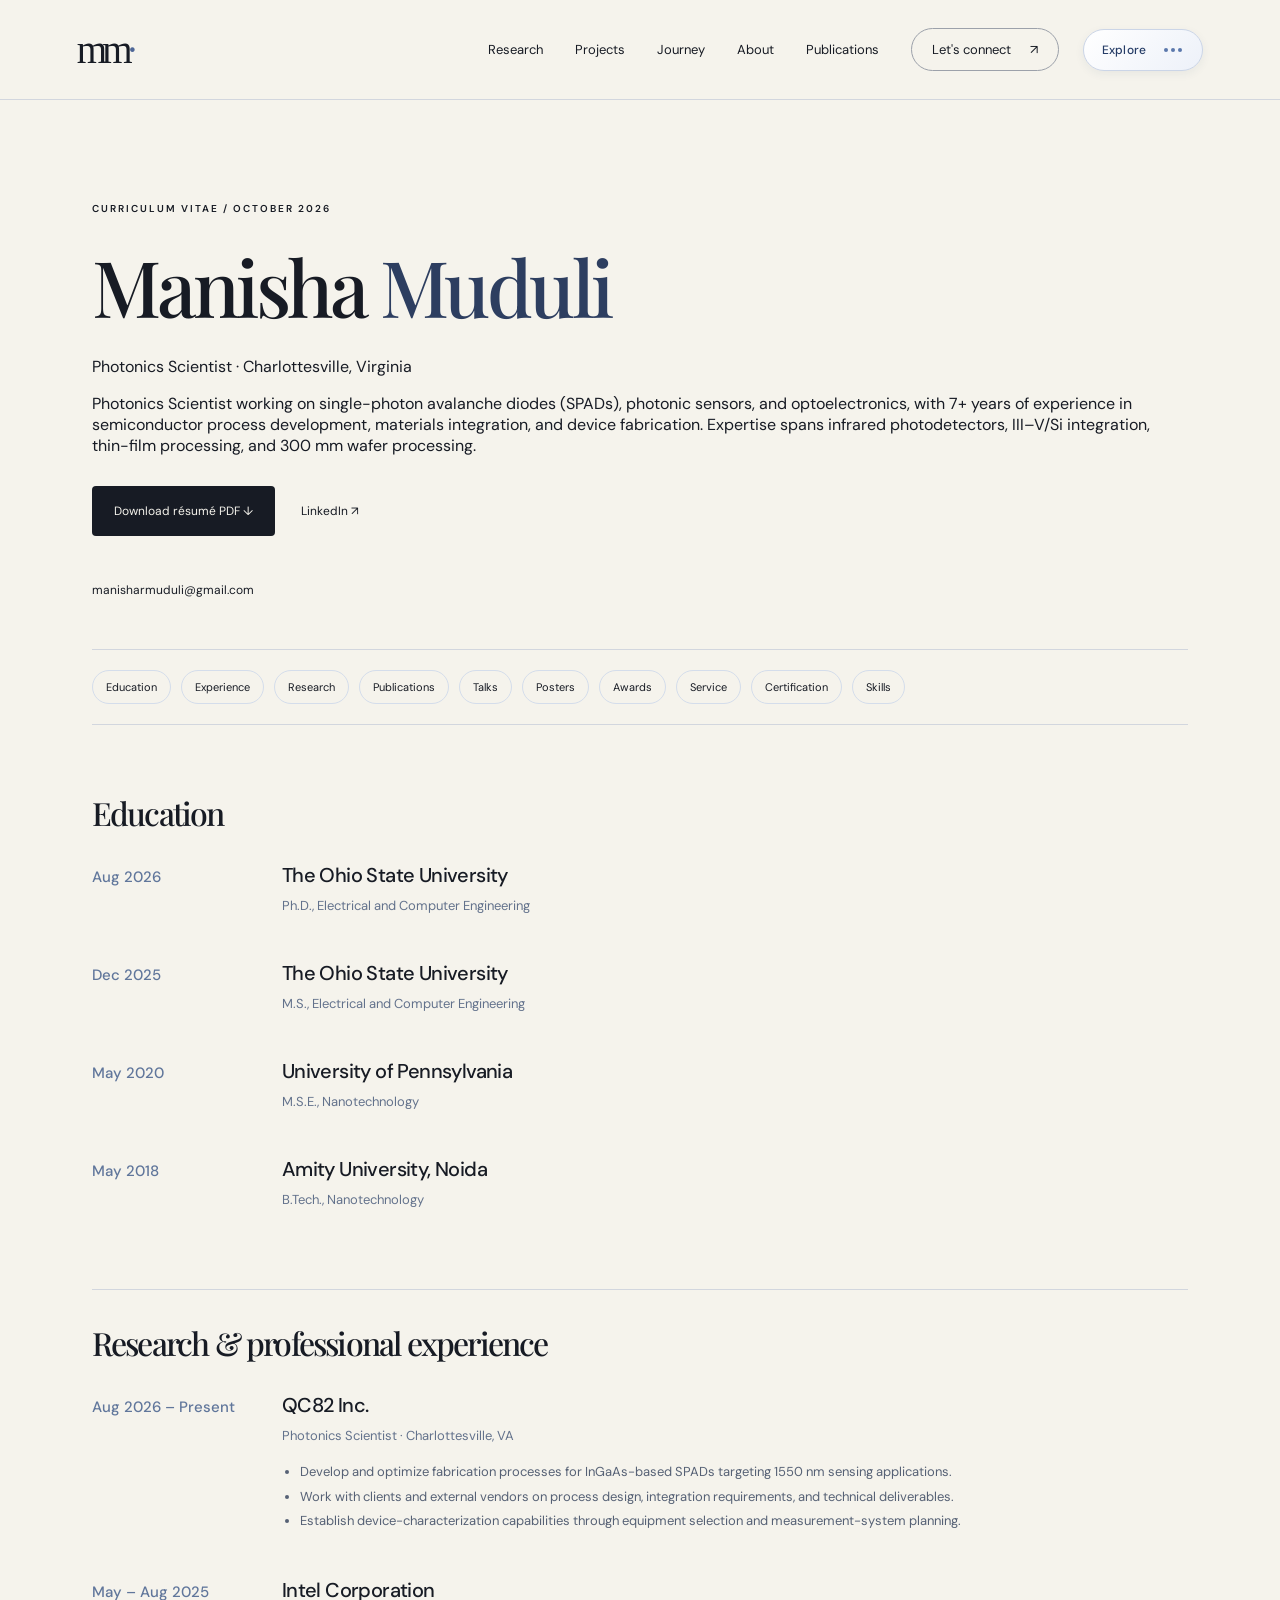
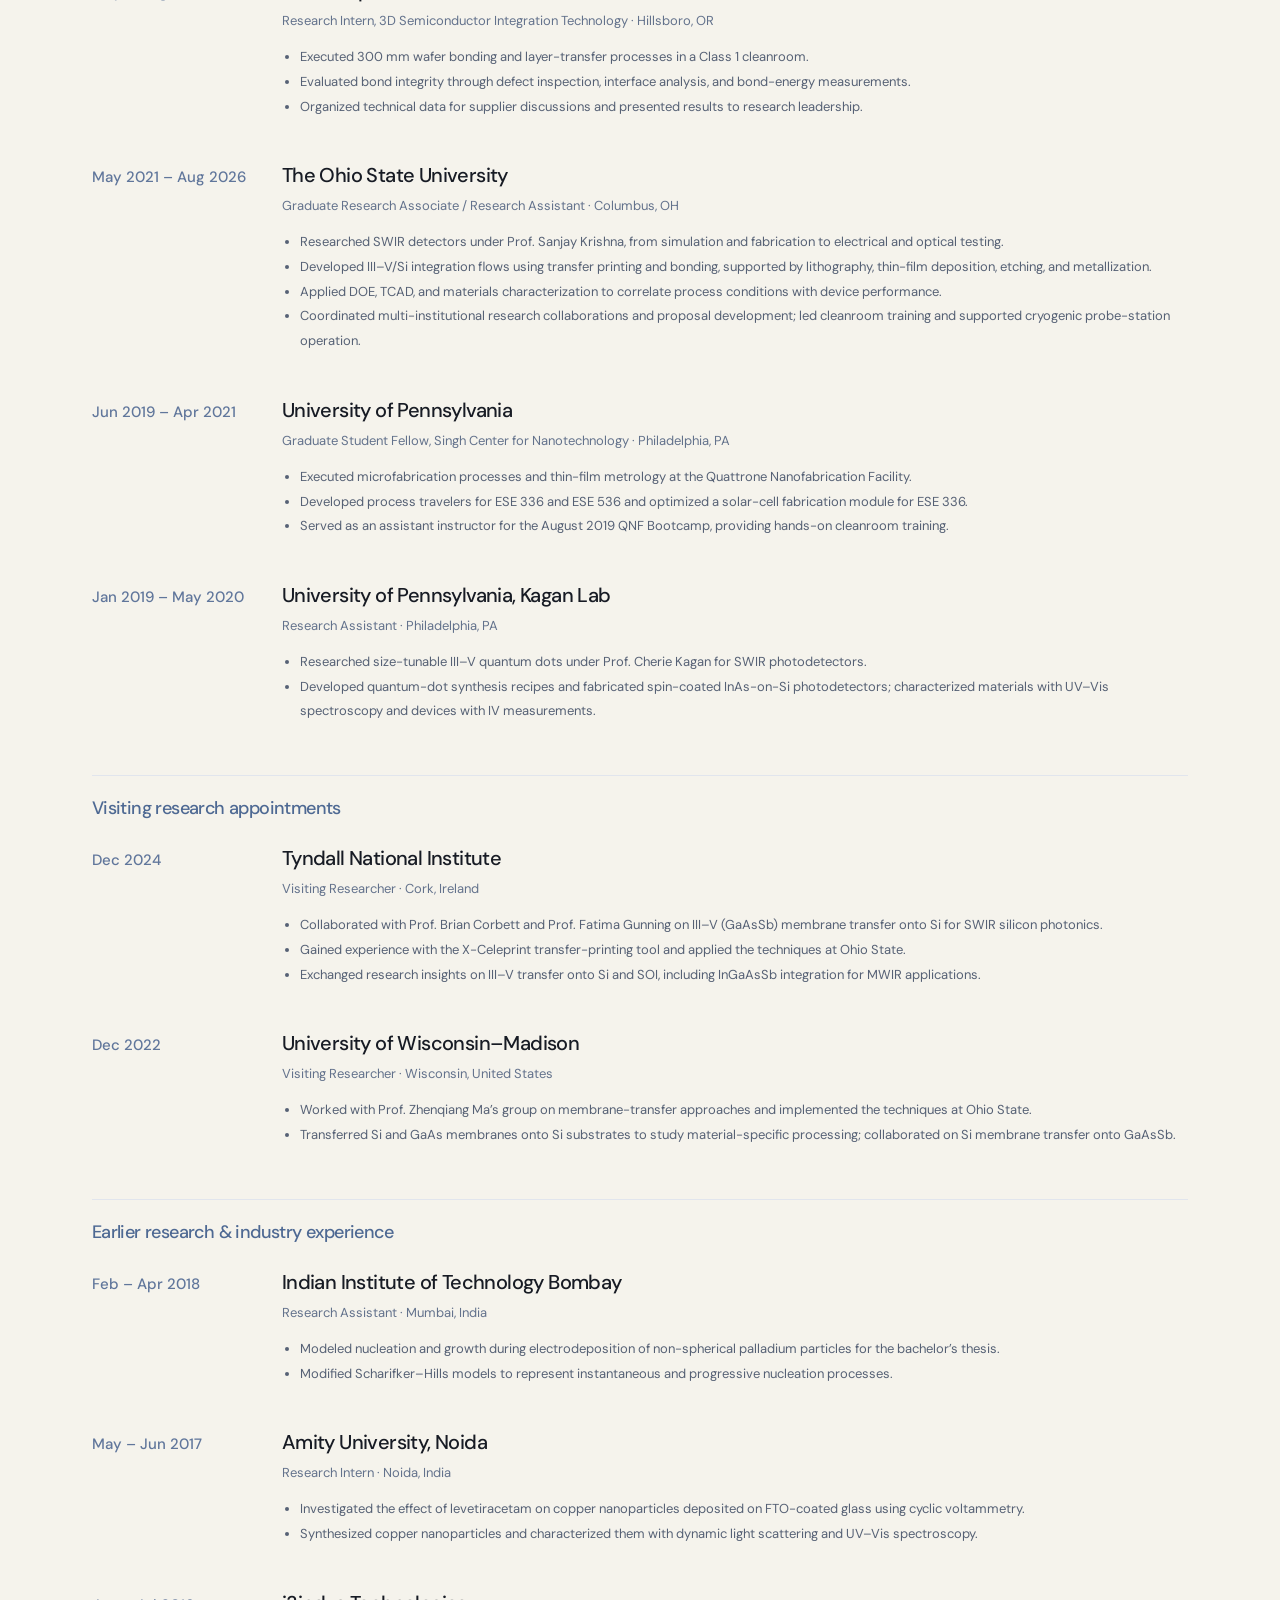
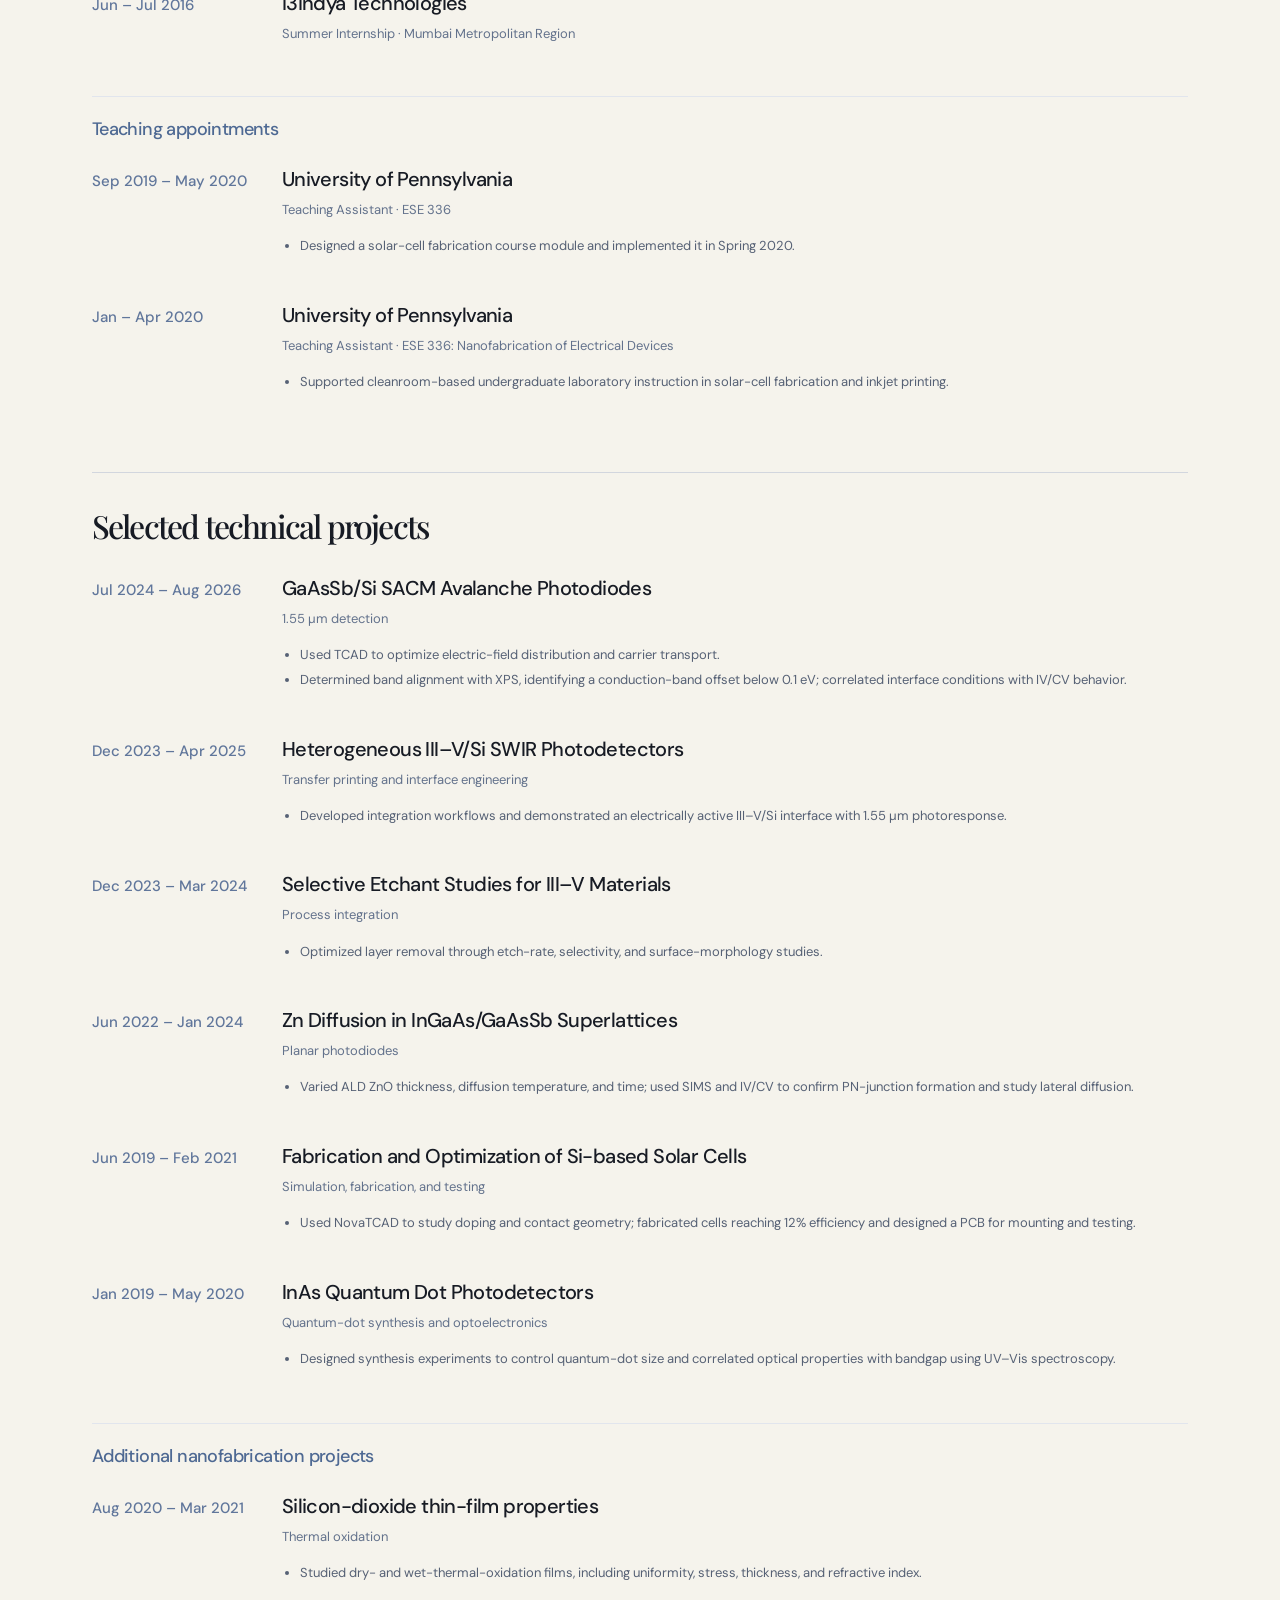
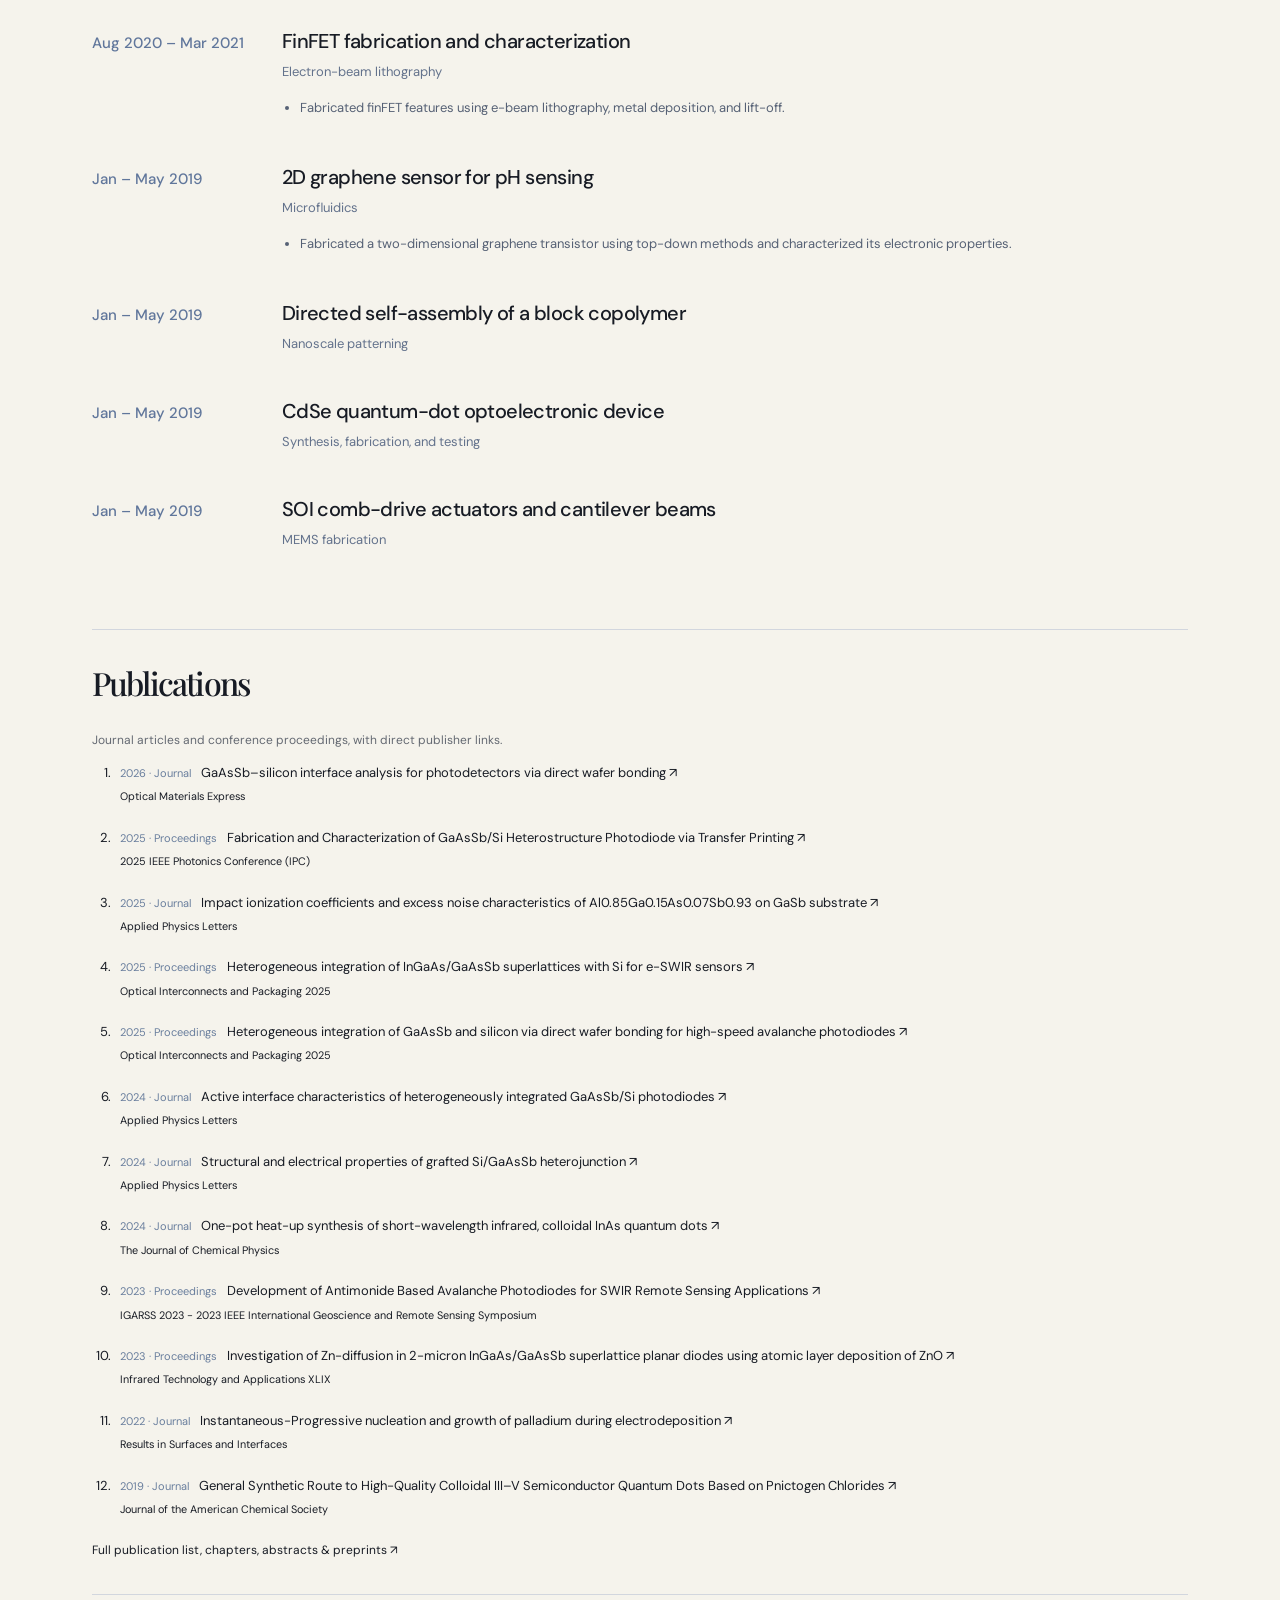
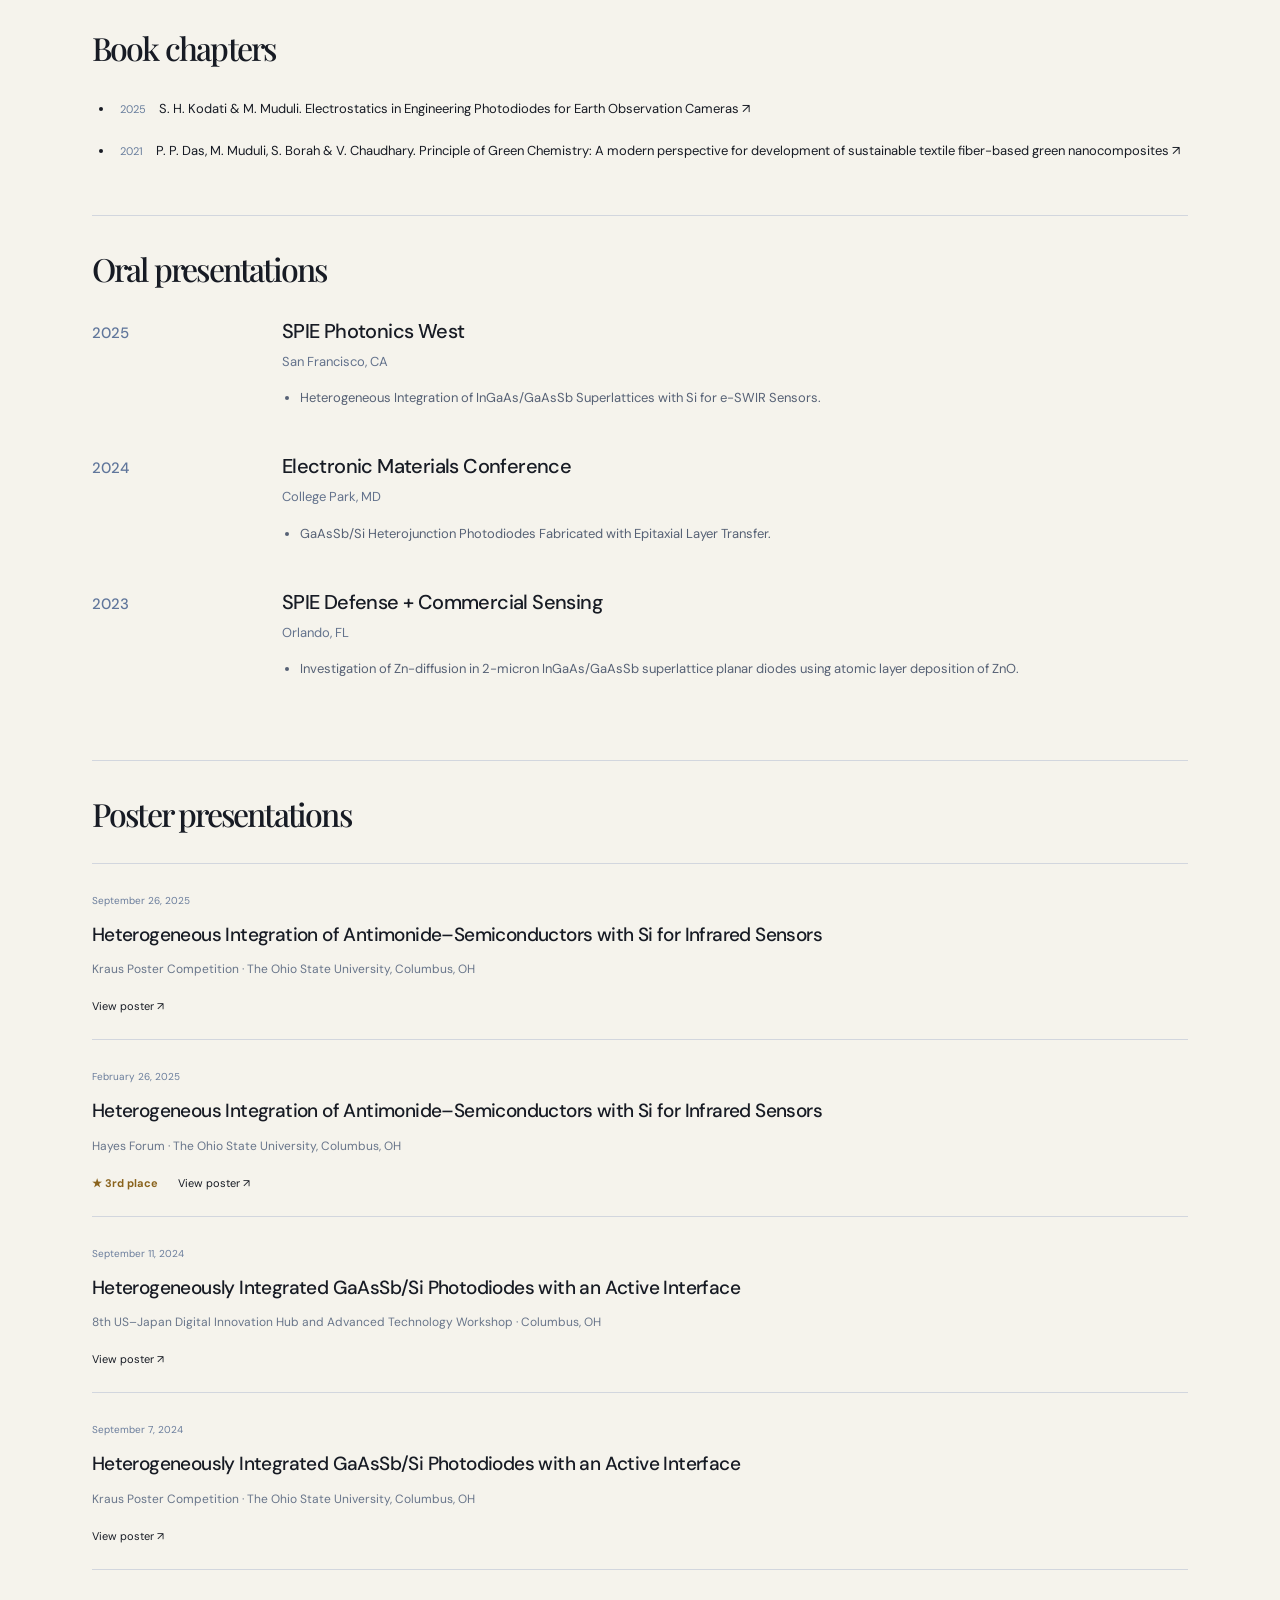
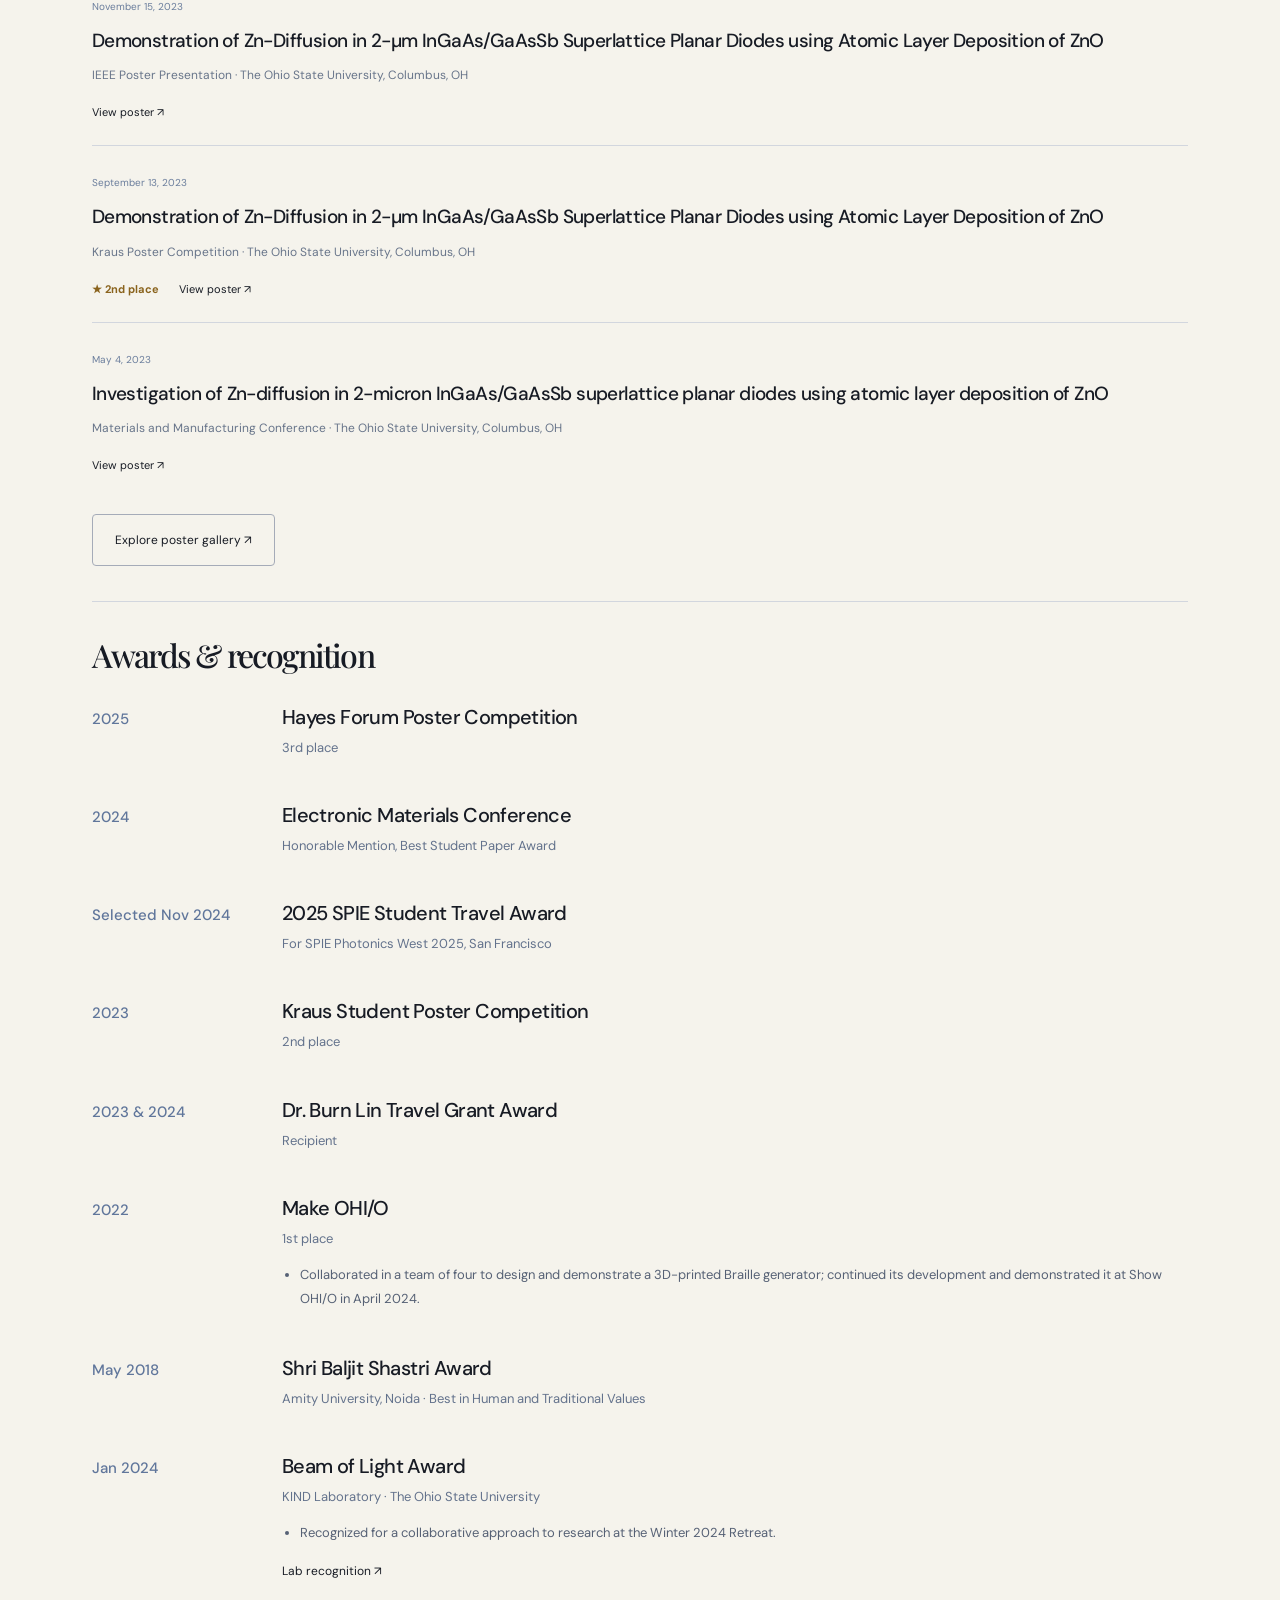
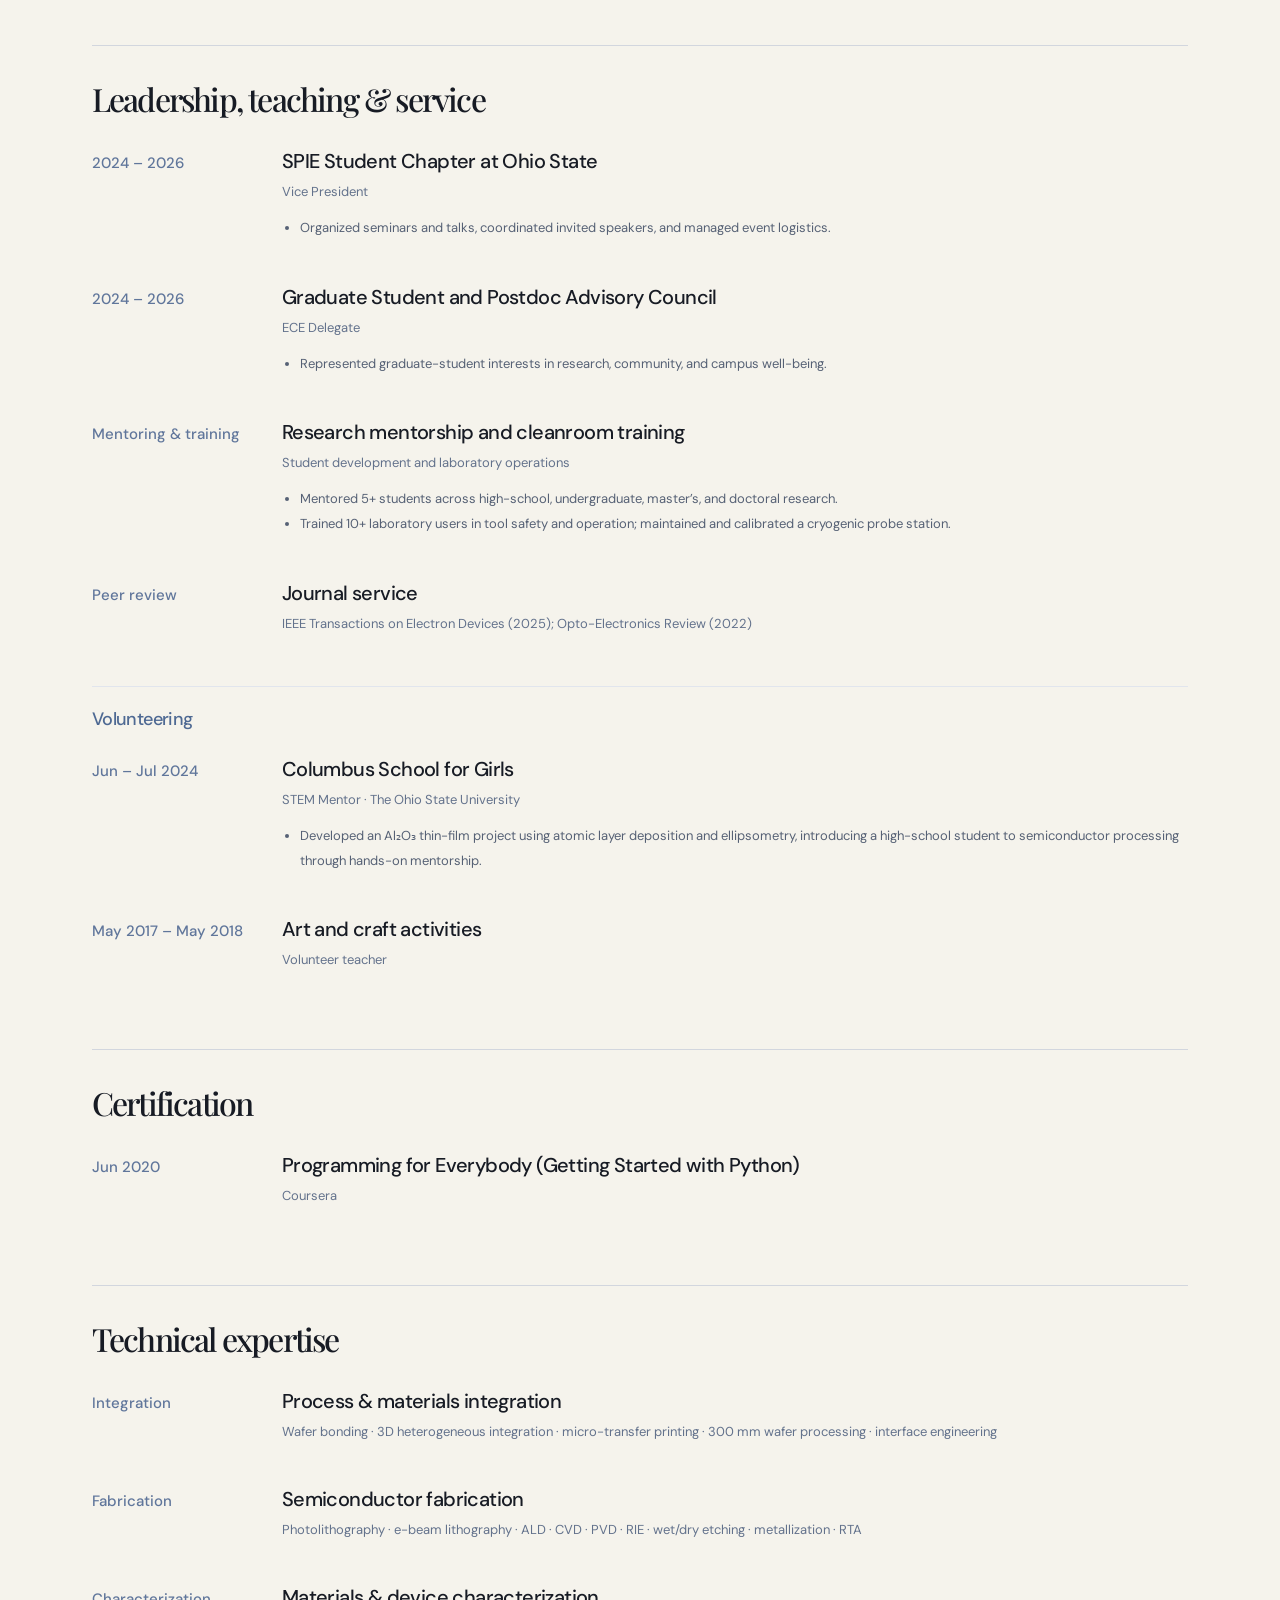
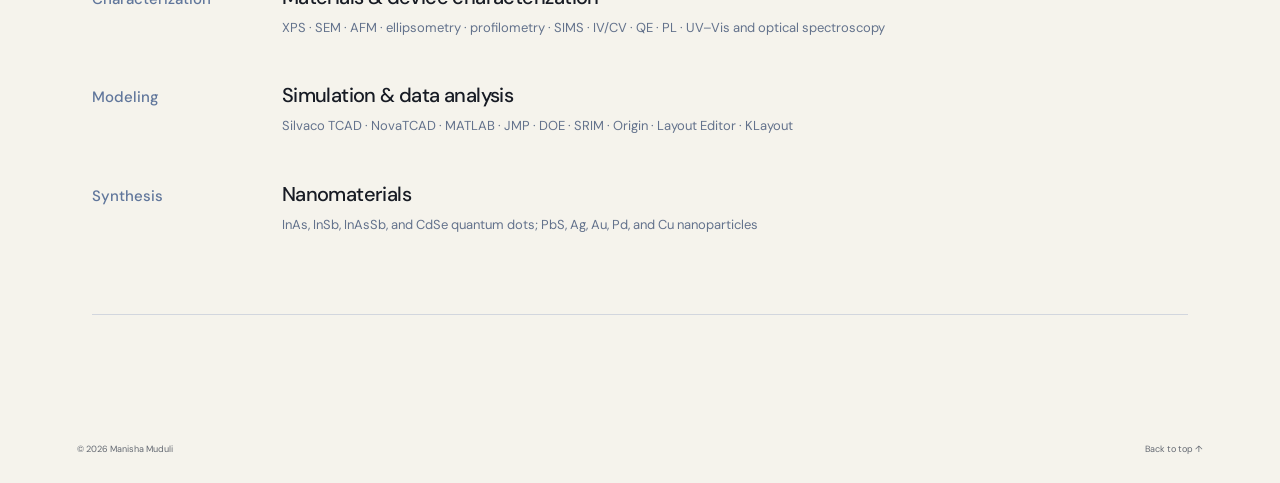
==== commit 34f9831c: "Use consistent size for all CV left-column labels" ====
--- a/docs/cv.html
+++ b/docs/cv.html
@@ -1,4 +1,4 @@
 <!doctype html>
-<html lang="en"><head><meta charset="utf-8"><meta name="viewport" content="width=device-width, initial-scale=1"><meta name="description" content="Curriculum vitae of Manisha Muduli: photonics research, semiconductor fabrication, education, publications, presentations, awards, and service."><meta name="theme-color" content="#101319"><title>CV — Manisha Muduli</title><link rel="stylesheet" href="style.css"></head>
+<html lang="en"><head><meta charset="utf-8"><meta name="viewport" content="width=device-width, initial-scale=1"><meta name="description" content="Curriculum vitae of Manisha Muduli: photonics research, semiconductor fabrication, education, publications, presentations, awards, and service."><meta name="theme-color" content="#101319"><title>CV — Manisha Muduli</title><link rel="stylesheet" href="style.css?v=20261110-cv"></head>
 <body><a class="skip" href="index.html#main">Skip to content</a><header><a class="brand" href="index.html#">mm<span>·</span></a><nav aria-label="Main navigation"><a href="index.html#research">Research</a><a href="projects.html">Projects</a><a href="journey.html">Journey</a><a href="index.html#about">About</a><a href="publications.html">Publications</a><a class="nav-contact" href="index.html#contact">Let's connect <span>↗</span></a></nav><details class="quick-menu"><summary aria-label="Open page navigation"><span>Explore</span> <span class="menu-dots" aria-hidden="true"><i></i><i></i><i></i></span></summary><div class="quick-menu-links"><a href="index.html">Home<span>↗</span></a><a href="index.html#about">About me<span>↗</span></a><a href="index.html#contact">Contact<span>↗</span></a><a href="cv.html">CV<span>↗</span></a><a href="journey.html">Journey<span>↗</span></a><a href="news.html">News<span>↗</span></a><a href="posters.html">Poster Presentations<span>↗</span></a><a href="projects.html">Projects<span>↗</span></a><a href="publications.html">Publications<span>↗</span></a><a href="index.html#research">Research<span>↗</span></a></div></details></header>
 <main id="main"><section class="section cv-page"><div class="section-heading"><p class="eyebrow">CURRICULUM VITAE / OCTOBER 2026</p><h1 class="cv-name">Manisha <span class="cv-surname">Muduli</span></h1><p>Photonics Scientist · Charlottesville, Virginia</p><p>Photonics Scientist working on single-photon avalanche diodes (SPADs), photonic sensors, and optoelectronics, with 7+ years of experience in semiconductor process development, materials integration, and device fabrication. Expertise spans infrared photodetectors, III–V/Si integration, thin-film processing, and 300 mm wafer processing.</p><div class="actions"><a class="button" href="assets/manisha-muduli-resume-oct2026.pdf" download>Download résumé PDF ↓</a><a class="text-link" href="https://www.linkedin.com/in/manisha-r-muduli/" target="_blank" rel="noopener">LinkedIn ↗</a></div><a class="text-link" href="mailto:manisharmuduli@gmail.com">manisharmuduli@gmail.com</a></div><nav class="cv-index" aria-label="CV sections"><a href="#education">Education</a><a href="#experience">Experience</a><a href="#research-projects">Research</a><a href="#cv-publications">Publications</a><a href="#presentations">Talks</a><a href="#cv-posters">Posters</a><a href="#awards">Awards</a><a href="#service">Service</a><a href="#certifications">Certification</a><a href="#skills">Skills</a></nav><section id="education" class="cv-section"><h2>Education</h2><article class="cv-entry"><div class="cv-meta">Aug 2026</div><div><h3>The Ohio State University</h3><p class="cv-role">Ph.D., Electrical and Computer Engineering</p><ul></ul></div></article><article class="cv-entry"><div class="cv-meta">Dec 2025</div><div><h3>The Ohio State University</h3><p class="cv-role">M.S., Electrical and Computer Engineering</p><ul></ul></div></article><article class="cv-entry"><div class="cv-meta">May 2020</div><div><h3>University of Pennsylvania</h3><p class="cv-role">M.S.E., Nanotechnology</p><ul></ul></div></article><article class="cv-entry"><div class="cv-meta">May 2018</div><div><h3>Amity University, Noida</h3><p class="cv-role">B.Tech., Nanotechnology</p><ul></ul></div></article></section><section id="experience" class="cv-section"><h2>Research & professional experience</h2><article class="cv-entry"><div class="cv-meta">Aug 2026 – Present</div><div><h3>QC82 Inc.</h3><p class="cv-role">Photonics Scientist · Charlottesville, VA</p><ul><li>Develop and optimize fabrication processes for InGaAs-based SPADs targeting 1550 nm sensing applications.</li><li>Work with clients and external vendors on process design, integration requirements, and technical deliverables.</li><li>Establish device-characterization capabilities through equipment selection and measurement-system planning.</li></ul></div></article><article class="cv-entry"><div class="cv-meta">May – Aug 2025</div><div><h3>Intel Corporation</h3><p class="cv-role">Research Intern, 3D Semiconductor Integration Technology · Hillsboro, OR</p><ul><li>Executed 300 mm wafer bonding and layer-transfer processes in a Class 1 cleanroom.</li><li>Evaluated bond integrity through defect inspection, interface analysis, and bond-energy measurements.</li><li>Organized technical data for supplier discussions and presented results to research leadership.</li></ul></div></article><article class="cv-entry"><div class="cv-meta">May 2021 – Aug 2026</div><div><h3>The Ohio State University</h3><p class="cv-role">Graduate Research Associate / Research Assistant · Columbus, OH</p><ul><li>Researched SWIR detectors under Prof. Sanjay Krishna, from simulation and fabrication to electrical and optical testing.</li><li>Developed III–V/Si integration flows using transfer printing and bonding, supported by lithography, thin-film deposition, etching, and metallization.</li><li>Applied DOE, TCAD, and materials characterization to correlate process conditions with device performance.</li><li>Coordinated multi-institutional research collaborations and proposal development; led cleanroom training and supported cryogenic probe-station operation.</li></ul></div></article><article class="cv-entry"><div class="cv-meta">Jun 2019 – Apr 2021</div><div><h3>University of Pennsylvania</h3><p class="cv-role">Graduate Student Fellow, Singh Center for Nanotechnology · Philadelphia, PA</p><ul><li>Executed microfabrication processes and thin-film metrology at the Quattrone Nanofabrication Facility.</li><li>Developed process travelers for ESE 336 and ESE 536 and optimized a solar-cell fabrication module for ESE 336.</li><li>Served as an assistant instructor for the August 2019 QNF Bootcamp, providing hands-on cleanroom training.</li></ul></div></article><article class="cv-entry"><div class="cv-meta">Jan 2019 – May 2020</div><div><h3>University of Pennsylvania, Kagan Lab</h3><p class="cv-role">Research Assistant · Philadelphia, PA</p><ul><li>Researched size-tunable III–V quantum dots under Prof. Cherie Kagan for SWIR photodetectors.</li><li>Developed quantum-dot synthesis recipes and fabricated spin-coated InAs-on-Si photodetectors; characterized materials with UV–Vis spectroscopy and devices with IV measurements.</li></ul></div></article><h3 class="cv-subheading">Visiting research appointments</h3><article class="cv-entry"><div class="cv-meta">Dec 2024</div><div><h3>Tyndall National Institute</h3><p class="cv-role">Visiting Researcher · Cork, Ireland</p><ul><li>Collaborated with Prof. Brian Corbett and Prof. Fatima Gunning on III–V (GaAsSb) membrane transfer onto Si for SWIR silicon photonics.</li><li>Gained experience with the X-Celeprint transfer-printing tool and applied the techniques at Ohio State.</li><li>Exchanged research insights on III–V transfer onto Si and SOI, including InGaAsSb integration for MWIR applications.</li></ul></div></article><article class="cv-entry"><div class="cv-meta">Dec 2022</div><div><h3>University of Wisconsin–Madison</h3><p class="cv-role">Visiting Researcher · Wisconsin, United States</p><ul><li>Worked with Prof. Zhenqiang Ma’s group on membrane-transfer approaches and implemented the techniques at Ohio State.</li><li>Transferred Si and GaAs membranes onto Si substrates to study material-specific processing; collaborated on Si membrane transfer onto GaAsSb.</li></ul></div></article><h3 class="cv-subheading">Earlier research & industry experience</h3><article class="cv-entry"><div class="cv-meta">Feb – Apr 2018</div><div><h3>Indian Institute of Technology Bombay</h3><p class="cv-role">Research Assistant · Mumbai, India</p><ul><li>Modeled nucleation and growth during electrodeposition of non-spherical palladium particles for the bachelor’s thesis.</li><li>Modified Scharifker–Hills models to represent instantaneous and progressive nucleation processes.</li></ul></div></article><article class="cv-entry"><div class="cv-meta">May – Jun 2017</div><div><h3>Amity University, Noida</h3><p class="cv-role">Research Intern · Noida, India</p><ul><li>Investigated the effect of levetiracetam on copper nanoparticles deposited on FTO-coated glass using cyclic voltammetry.</li><li>Synthesized copper nanoparticles and characterized them with dynamic light scattering and UV–Vis spectroscopy.</li></ul></div></article><article class="cv-entry"><div class="cv-meta">Jun – Jul 2016</div><div><h3>i3indya Technologies</h3><p class="cv-role">Summer Internship · Mumbai Metropolitan Region</p></div></article><h3 class="cv-subheading">Teaching appointments</h3><article class="cv-entry"><div class="cv-meta">Sep 2019 – May 2020</div><div><h3>University of Pennsylvania</h3><p class="cv-role">Teaching Assistant · ESE 336</p><ul><li>Designed a solar-cell fabrication course module and implemented it in Spring 2020.</li></ul></div></article><article class="cv-entry"><div class="cv-meta">Jan – Apr 2020</div><div><h3>University of Pennsylvania</h3><p class="cv-role">Teaching Assistant · ESE 336: Nanofabrication of Electrical Devices</p><ul><li>Supported cleanroom-based undergraduate laboratory instruction in solar-cell fabrication and inkjet printing.</li></ul></div></article></section><section id="research-projects" class="cv-section"><h2>Selected technical projects</h2><article class="cv-entry"><div class="cv-meta">Jul 2024 – Aug 2026</div><div><h3>GaAsSb/Si SACM Avalanche Photodiodes</h3><p class="cv-role">1.55 µm detection</p><ul><li>Used TCAD to optimize electric-field distribution and carrier transport.</li><li>Determined band alignment with XPS, identifying a conduction-band offset below 0.1 eV; correlated interface conditions with IV/CV behavior.</li></ul></div></article><article class="cv-entry"><div class="cv-meta">Dec 2023 – Apr 2025</div><div><h3>Heterogeneous III–V/Si SWIR Photodetectors</h3><p class="cv-role">Transfer printing and interface engineering</p><ul><li>Developed integration workflows and demonstrated an electrically active III–V/Si interface with 1.55 µm photoresponse.</li></ul></div></article><article class="cv-entry"><div class="cv-meta">Dec 2023 – Mar 2024</div><div><h3>Selective Etchant Studies for III–V Materials</h3><p class="cv-role">Process integration</p><ul><li>Optimized layer removal through etch-rate, selectivity, and surface-morphology studies.</li></ul></div></article><article class="cv-entry"><div class="cv-meta">Jun 2022 – Jan 2024</div><div><h3>Zn Diffusion in InGaAs/GaAsSb Superlattices</h3><p class="cv-role">Planar photodiodes</p><ul><li>Varied ALD ZnO thickness, diffusion temperature, and time; used SIMS and IV/CV to confirm PN-junction formation and study lateral diffusion.</li></ul></div></article><article class="cv-entry"><div class="cv-meta">Jun 2019 – Feb 2021</div><div><h3>Fabrication and Optimization of Si-based Solar Cells</h3><p class="cv-role">Simulation, fabrication, and testing</p><ul><li>Used NovaTCAD to study doping and contact geometry; fabricated cells reaching 12% efficiency and designed a PCB for mounting and testing.</li></ul></div></article><article class="cv-entry"><div class="cv-meta">Jan 2019 – May 2020</div><div><h3>InAs Quantum Dot Photodetectors</h3><p class="cv-role">Quantum-dot synthesis and optoelectronics</p><ul><li>Designed synthesis experiments to control quantum-dot size and correlated optical properties with bandgap using UV–Vis spectroscopy.</li></ul></div></article><h3 class="cv-subheading">Additional nanofabrication projects</h3><article class="cv-entry"><div class="cv-meta">Aug 2020 – Mar 2021</div><div><h3>Silicon-dioxide thin-film properties</h3><p class="cv-role">Thermal oxidation</p><ul><li>Studied dry- and wet-thermal-oxidation films, including uniformity, stress, thickness, and refractive index.</li></ul></div></article><article class="cv-entry"><div class="cv-meta">Aug 2020 – Mar 2021</div><div><h3>FinFET fabrication and characterization</h3><p class="cv-role">Electron-beam lithography</p><ul><li>Fabricated finFET features using e-beam lithography, metal deposition, and lift-off.</li></ul></div></article><article class="cv-entry"><div class="cv-meta">Jan – May 2019</div><div><h3>2D graphene sensor for pH sensing</h3><p class="cv-role">Microfluidics</p><ul><li>Fabricated a two-dimensional graphene transistor using top-down methods and characterized its electronic properties.</li></ul></div></article><article class="cv-entry"><div class="cv-meta">Jan – May 2019</div><div><h3>Directed self-assembly of a block copolymer</h3><p class="cv-role">Nanoscale patterning</p></div></article><article class="cv-entry"><div class="cv-meta">Jan – May 2019</div><div><h3>CdSe quantum-dot optoelectronic device</h3><p class="cv-role">Synthesis, fabrication, and testing</p></div></article><article class="cv-entry"><div class="cv-meta">Jan – May 2019</div><div><h3>SOI comb-drive actuators and cantilever beams</h3><p class="cv-role">MEMS fabrication</p></div></article></section><section id="cv-publications" class="cv-section"><h2>Publications</h2><p class="cv-note">Journal articles and conference proceedings, with direct publisher links.</p><ol class="cv-publications"><li><span>2026 · Journal</span><a href="https://doi.org/10.1364/ome.578886" target="_blank" rel="noopener">GaAsSb–silicon interface analysis for photodetectors via direct wafer bonding ↗</a><br><small>Optical Materials Express</small></li><li><span>2025 · Proceedings</span><a href="https://doi.org/10.1109/ipc65510.2025.11282307" target="_blank" rel="noopener">Fabrication and Characterization of GaAsSb/Si Heterostructure Photodiode via Transfer Printing ↗</a><br><small>2025 IEEE Photonics Conference (IPC)</small></li><li><span>2025 · Journal</span><a href="https://doi.org/10.1063/5.0258106" target="_blank" rel="noopener">Impact ionization coefficients and excess noise characteristics of Al0.85Ga0.15As0.07Sb0.93 on GaSb substrate ↗</a><br><small>Applied Physics Letters</small></li><li><span>2025 · Proceedings</span><a href="https://doi.org/10.1117/12.3040717" target="_blank" rel="noopener">Heterogeneous integration of InGaAs/GaAsSb superlattices with Si for e-SWIR sensors ↗</a><br><small>Optical Interconnects and Packaging 2025</small></li><li><span>2025 · Proceedings</span><a href="https://doi.org/10.1117/12.3042374" target="_blank" rel="noopener">Heterogeneous integration of GaAsSb and silicon via direct wafer bonding for high-speed avalanche photodiodes ↗</a><br><small>Optical Interconnects and Packaging 2025</small></li><li><span>2024 · Journal</span><a href="https://doi.org/10.1063/5.0230901" target="_blank" rel="noopener">Active interface characteristics of heterogeneously integrated GaAsSb/Si photodiodes ↗</a><br><small>Applied Physics Letters</small></li><li><span>2024 · Journal</span><a href="https://doi.org/10.1063/5.0225069" target="_blank" rel="noopener">Structural and electrical properties of grafted Si/GaAsSb heterojunction ↗</a><br><small>Applied Physics Letters</small></li><li><span>2024 · Journal</span><a href="https://doi.org/10.1063/5.0187162" target="_blank" rel="noopener">One-pot heat-up synthesis of short-wavelength infrared, colloidal InAs quantum dots ↗</a><br><small>The Journal of Chemical Physics</small></li><li><span>2023 · Proceedings</span><a href="https://doi.org/10.1109/igarss52108.2023.10283390" target="_blank" rel="noopener">Development of Antimonide Based Avalanche Photodiodes for SWIR Remote Sensing Applications ↗</a><br><small>IGARSS 2023 - 2023 IEEE International Geoscience and Remote Sensing Symposium</small></li><li><span>2023 · Proceedings</span><a href="https://doi.org/10.1117/12.2663602" target="_blank" rel="noopener">Investigation of Zn-diffusion in 2-micron InGaAs/GaAsSb superlattice planar diodes using atomic layer deposition of ZnO ↗</a><br><small>Infrared Technology and Applications XLIX</small></li><li><span>2022 · Journal</span><a href="https://doi.org/10.1016/j.rsurfi.2022.100044" target="_blank" rel="noopener">Instantaneous-Progressive nucleation and growth of palladium during electrodeposition ↗</a><br><small>Results in Surfaces and Interfaces</small></li><li><span>2019 · Journal</span><a href="https://doi.org/10.1021/jacs.9b06652" target="_blank" rel="noopener">General Synthetic Route to High-Quality Colloidal III–V Semiconductor Quantum Dots Based on Pnictogen Chlorides ↗</a><br><small>Journal of the American Chemical Society</small></li></ol><a class="text-link" href="publications.html">Full publication list, chapters, abstracts & preprints ↗</a></section><section id="chapters" class="cv-section"><h2>Book chapters</h2><ul class="cv-publications"><li><span>2025</span> S. H. Kodati & M. Muduli. <a href="https://doi.org/10.5772/intechopen.1009104" target="_blank" rel="noopener">Electrostatics in Engineering Photodiodes for Earth Observation Cameras ↗</a></li><li><span>2021</span> P. P. Das, M. Muduli, S. Borah & V. Chaudhary. <a href="https://doi.org/10.1016/B978-0-323-85204-3.00031-2" target="_blank" rel="noopener">Principle of Green Chemistry: A modern perspective for development of sustainable textile fiber-based green nanocomposites ↗</a></li></ul></section><section id="presentations" class="cv-section"><h2>Oral presentations</h2><article class="cv-entry"><div class="cv-meta">2025</div><div><h3>SPIE Photonics West</h3><p class="cv-role">San Francisco, CA</p><ul><li>Heterogeneous Integration of InGaAs/GaAsSb Superlattices with Si for e-SWIR Sensors.</li></ul></div></article><article class="cv-entry"><div class="cv-meta">2024</div><div><h3>Electronic Materials Conference</h3><p class="cv-role">College Park, MD</p><ul><li>GaAsSb/Si Heterojunction Photodiodes Fabricated with Epitaxial Layer Transfer.</li></ul></div></article><article class="cv-entry"><div class="cv-meta">2023</div><div><h3>SPIE Defense + Commercial Sensing</h3><p class="cv-role">Orlando, FL</p><ul><li>Investigation of Zn-diffusion in 2-micron InGaAs/GaAsSb superlattice planar diodes using atomic layer deposition of ZnO.</li></ul></div></article></section><section id="cv-posters" class="cv-section"><h2>Poster presentations</h2><ol class="cv-posters"><li><span>September 26, 2025</span><h3>Heterogeneous Integration of Antimonide–Semiconductors with Si for Infrared Sensors</h3><p>Kraus Poster Competition · The Ohio State University, Columbus, OH</p><a href="assets/posters/2025_0926.pdf" target="_blank" rel="noopener">View poster ↗</a></li><li><span>February 26, 2025</span><h3>Heterogeneous Integration of Antimonide–Semiconductors with Si for Infrared Sensors</h3><p>Hayes Forum · The Ohio State University, Columbus, OH</p><strong class="cv-award">★ 3rd place</strong><a href="assets/posters/2025_0226.pdf" target="_blank" rel="noopener">View poster ↗</a></li><li><span>September 11, 2024</span><h3>Heterogeneously Integrated GaAsSb/Si Photodiodes with an Active Interface</h3><p>8th US–Japan Digital Innovation Hub and Advanced Technology Workshop · Columbus, OH</p><a href="assets/posters/2024_0911.pdf" target="_blank" rel="noopener">View poster ↗</a></li><li><span>September 7, 2024</span><h3>Heterogeneously Integrated GaAsSb/Si Photodiodes with an Active Interface</h3><p>Kraus Poster Competition · The Ohio State University, Columbus, OH</p><a href="assets/posters/2024_0907.pdf" target="_blank" rel="noopener">View poster ↗</a></li><li><span>November 15, 2023</span><h3>Demonstration of Zn-Diffusion in 2-µm InGaAs/GaAsSb Superlattice Planar Diodes using Atomic Layer Deposition of ZnO</h3><p>IEEE Poster Presentation · The Ohio State University, Columbus, OH</p><a href="assets/posters/2023_1115.pdf" target="_blank" rel="noopener">View poster ↗</a></li><li><span>September 13, 2023</span><h3>Demonstration of Zn-Diffusion in 2-µm InGaAs/GaAsSb Superlattice Planar Diodes using Atomic Layer Deposition of ZnO</h3><p>Kraus Poster Competition · The Ohio State University, Columbus, OH</p><strong class="cv-award">★ 2nd place</strong><a href="assets/posters/2023_0913.pdf" target="_blank" rel="noopener">View poster ↗</a></li><li><span>May 4, 2023</span><h3>Investigation of Zn-diffusion in 2-micron InGaAs/GaAsSb superlattice planar diodes using atomic layer deposition of ZnO</h3><p>Materials and Manufacturing Conference · The Ohio State University, Columbus, OH</p><a href="assets/posters/2023_0504.pdf" target="_blank" rel="noopener">View poster ↗</a></li></ol><a class="button outline" href="posters.html">Explore poster gallery ↗</a></section><section id="awards" class="cv-section"><h2>Awards & recognition</h2><article class="cv-entry"><div class="cv-meta">2025</div><div><h3>Hayes Forum Poster Competition</h3><p class="cv-role">3rd place</p><ul></ul></div></article><article class="cv-entry"><div class="cv-meta">2024</div><div><h3>Electronic Materials Conference</h3><p class="cv-role">Honorable Mention, Best Student Paper Award</p><ul></ul></div></article><article class="cv-entry"><div class="cv-meta">Selected Nov 2024</div><div><h3>2025 SPIE Student Travel Award</h3><p class="cv-role">For SPIE Photonics West 2025, San Francisco</p><ul></ul></div></article><article class="cv-entry"><div class="cv-meta">2023</div><div><h3>Kraus Student Poster Competition</h3><p class="cv-role">2nd place</p><ul></ul></div></article><article class="cv-entry"><div class="cv-meta">2023 & 2024</div><div><h3>Dr. Burn Lin Travel Grant Award</h3><p class="cv-role">Recipient</p><ul></ul></div></article><article class="cv-entry"><div class="cv-meta">2022</div><div><h3>Make OHI/O</h3><p class="cv-role">1st place</p><ul><li>Collaborated in a team of four to design and demonstrate a 3D-printed Braille generator; continued its development and demonstrated it at Show OHI/O in April 2024.</li></ul><ul></ul></div></article><article class="cv-entry"><div class="cv-meta">May 2018</div><div><h3>Shri Baljit Shastri Award</h3><p class="cv-role">Amity University, Noida · Best in Human and Traditional Values</p></div></article><article class="cv-entry"><div class="cv-meta">Jan 2024</div><div><h3>Beam of Light Award</h3><p class="cv-role">KIND Laboratory · The Ohio State University</p><ul><li>Recognized for a collaborative approach to research at the Winter 2024 Retreat.</li></ul><a class="text-link" href="https://ece.osu.edu/krishna-infrared-detector-k.i.n.d.-laboratory" target="_blank" rel="noopener">Lab recognition ↗</a></div></article></section><section id="service" class="cv-section"><h2>Leadership, teaching & service</h2><article class="cv-entry"><div class="cv-meta">2024 – 2026</div><div><h3>SPIE Student Chapter at Ohio State</h3><p class="cv-role">Vice President</p><ul><li>Organized seminars and talks, coordinated invited speakers, and managed event logistics.</li></ul></div></article><article class="cv-entry"><div class="cv-meta">2024 – 2026</div><div><h3>Graduate Student and Postdoc Advisory Council</h3><p class="cv-role">ECE Delegate</p><ul><li>Represented graduate-student interests in research, community, and campus well-being.</li></ul></div></article><article class="cv-entry"><div class="cv-meta">Mentoring & training</div><div><h3>Research mentorship and cleanroom training</h3><p class="cv-role">Student development and laboratory operations</p><ul><li>Mentored 5+ students across high-school, undergraduate, master’s, and doctoral research.</li><li>Trained 10+ laboratory users in tool safety and operation; maintained and calibrated a cryogenic probe station.</li></ul></div></article><article class="cv-entry"><div class="cv-meta">Peer review</div><div><h3>Journal service</h3><p class="cv-role">IEEE Transactions on Electron Devices (2025); Opto-Electronics Review (2022)</p><ul></ul></div></article><h3 class="cv-subheading">Volunteering</h3><article class="cv-entry"><div class="cv-meta">Jun – Jul 2024</div><div><h3>Columbus School for Girls</h3><p class="cv-role">STEM Mentor · The Ohio State University</p><ul><li>Developed an Al₂O₃ thin-film project using atomic layer deposition and ellipsometry, introducing a high-school student to semiconductor processing through hands-on mentorship.</li></ul></div></article><article class="cv-entry"><div class="cv-meta">May 2017 – May 2018</div><div><h3>Art and craft activities</h3><p class="cv-role">Volunteer teacher</p></div></article></section><section id="certifications" class="cv-section"><h2>Certification</h2><article class="cv-entry"><div class="cv-meta">Jun 2020</div><div><h3>Programming for Everybody (Getting Started with Python)</h3><p class="cv-role">Coursera</p></div></article></section><section id="skills" class="cv-section"><h2>Technical expertise</h2><article class="cv-entry"><div class="cv-meta">Integration</div><div><h3>Process & materials integration</h3><p class="cv-role">Wafer bonding · 3D heterogeneous integration · micro-transfer printing · 300 mm wafer processing · interface engineering</p><ul></ul></div></article><article class="cv-entry"><div class="cv-meta">Fabrication</div><div><h3>Semiconductor fabrication</h3><p class="cv-role">Photolithography · e-beam lithography · ALD · CVD · PVD · RIE · wet/dry etching · metallization · RTA</p><ul></ul></div></article><article class="cv-entry"><div class="cv-meta">Characterization</div><div><h3>Materials & device characterization</h3><p class="cv-role">XPS · SEM · AFM · ellipsometry · profilometry · SIMS · IV/CV · QE · PL · UV–Vis and optical spectroscopy</p><ul></ul></div></article><article class="cv-entry"><div class="cv-meta">Modeling</div><div><h3>Simulation & data analysis</h3><p class="cv-role">Silvaco TCAD · NovaTCAD · MATLAB · JMP · DOE · SRIM · Origin · Layout Editor · KLayout</p><ul></ul></div></article><article class="cv-entry"><div class="cv-meta">Synthesis</div><div><h3>Nanomaterials</h3><p class="cv-role">InAs, InSb, InAsSb, and CdSe quantum dots; PbS, Ag, Au, Pd, and Cu nanoparticles</p><ul></ul></div></article></section></section></main><footer><span>© 2026 Manisha Muduli</span><a href="#main">Back to top ↑</a></footer><script src="navigation.js"></script></body></html>
--- a/docs/style.css
+++ b/docs/style.css
@@ -35,7 +35,7 @@
 
 .poster-caption .event-description{font-size:13px!important;line-height:1.75;max-width:820px;color:#586a86!important;margin:10px 0 14px}
 
-.cv-page{max-width:1250px}.cv-index{display:flex;flex-wrap:wrap;gap:10px;border-top:1px solid var(--line);border-bottom:1px solid var(--line);padding:20px 0;margin-bottom:35px}.cv-index a{font-size:11px;border:1px solid #d4ddeb;padding:9px 13px;border-radius:20px}.cv-index a:hover{background:#e5ebf7}.cv-section{padding:35px 0;border-bottom:1px solid var(--line);scroll-margin-top:100px}.cv-section>h2{font-size:32px;margin-bottom:30px}.cv-entry{display:grid;grid-template-columns:165px 1fr;gap:25px;margin-bottom:30px}.cv-meta{font-size:11px;color:#60769b;padding-top:4px}.cv-entry h3{font-size:20px;margin-bottom:7px}.cv-role{font-size:13px;color:#63728c;line-height:1.7}.cv-entry ul{padding-left:18px;font-size:13px;line-height:1.9;color:#566175}.cv-publications{padding-left:22px;font-size:13px;line-height:1.8}.cv-publications li{margin-bottom:18px;padding-left:6px}.cv-publications span{font-size:11px;color:#697e9d;margin-right:10px}.cv-note{font-size:12px;color:var(--muted)}.cv-posters{list-style:none;padding:0}.cv-posters li{padding:24px 0;border-top:1px solid var(--line)}.cv-posters li>span{font-size:10px;color:#6a7d9c}.cv-posters h3{font-size:19px;line-height:1.5;margin:12px 0}.cv-posters p{font-size:12px;color:#68758a}.cv-posters a{display:inline-block;font-size:11px;margin-top:10px}.cv-award{display:inline-block;color:#8a631d;font-size:11px;margin-right:20px}@media(max-width:600px){.cv-entry{grid-template-columns:1fr;gap:8px}.cv-section>h2{font-size:28px}}
+.cv-page{max-width:1250px}.cv-index{display:flex;flex-wrap:wrap;gap:10px;border-top:1px solid var(--line);border-bottom:1px solid var(--line);padding:20px 0;margin-bottom:35px}.cv-index a{font-size:11px;border:1px solid #d4ddeb;padding:9px 13px;border-radius:20px}.cv-index a:hover{background:#e5ebf7}.cv-section{padding:35px 0;border-bottom:1px solid var(--line);scroll-margin-top:100px}.cv-section>h2{font-size:32px;margin-bottom:30px}.cv-entry{display:grid;grid-template-columns:165px 1fr;gap:25px;margin-bottom:30px}.cv-meta{font-size:15px;line-height:1.5;font-weight:500;color:#60769b;padding-top:4px}.cv-entry h3{font-size:20px;margin-bottom:7px}.cv-role{font-size:13px;color:#63728c;line-height:1.7}.cv-entry ul{padding-left:18px;font-size:13px;line-height:1.9;color:#566175}.cv-publications{padding-left:22px;font-size:13px;line-height:1.8}.cv-publications li{margin-bottom:18px;padding-left:6px}.cv-publications span{font-size:11px;color:#697e9d;margin-right:10px}.cv-note{font-size:12px;color:var(--muted)}.cv-posters{list-style:none;padding:0}.cv-posters li{padding:24px 0;border-top:1px solid var(--line)}.cv-posters li>span{font-size:10px;color:#6a7d9c}.cv-posters h3{font-size:19px;line-height:1.5;margin:12px 0}.cv-posters p{font-size:12px;color:#68758a}.cv-posters a{display:inline-block;font-size:11px;margin-top:10px}.cv-award{display:inline-block;color:#8a631d;font-size:11px;margin-right:20px}@media(max-width:600px){.cv-entry{grid-template-columns:1fr;gap:8px}.cv-section>h2{font-size:28px}}
 
 .cv-subheading{font-size:18px;font-weight:500;color:#4e6993;margin:38px 0 25px;padding-top:20px;border-top:1px solid #e1e5ed}
 
@@ -73,4 +73,4 @@
 /* Keep page titles on one line with responsive type. */
 .section-heading:has(.single-line-title){max-width:100%}
 .single-line-title{white-space:nowrap;font-size:clamp(24px,6.8vw,79px);letter-spacing:-.045em}
-#skills .cv-meta{font-size:15px;line-height:1.5;font-weight:500}
+
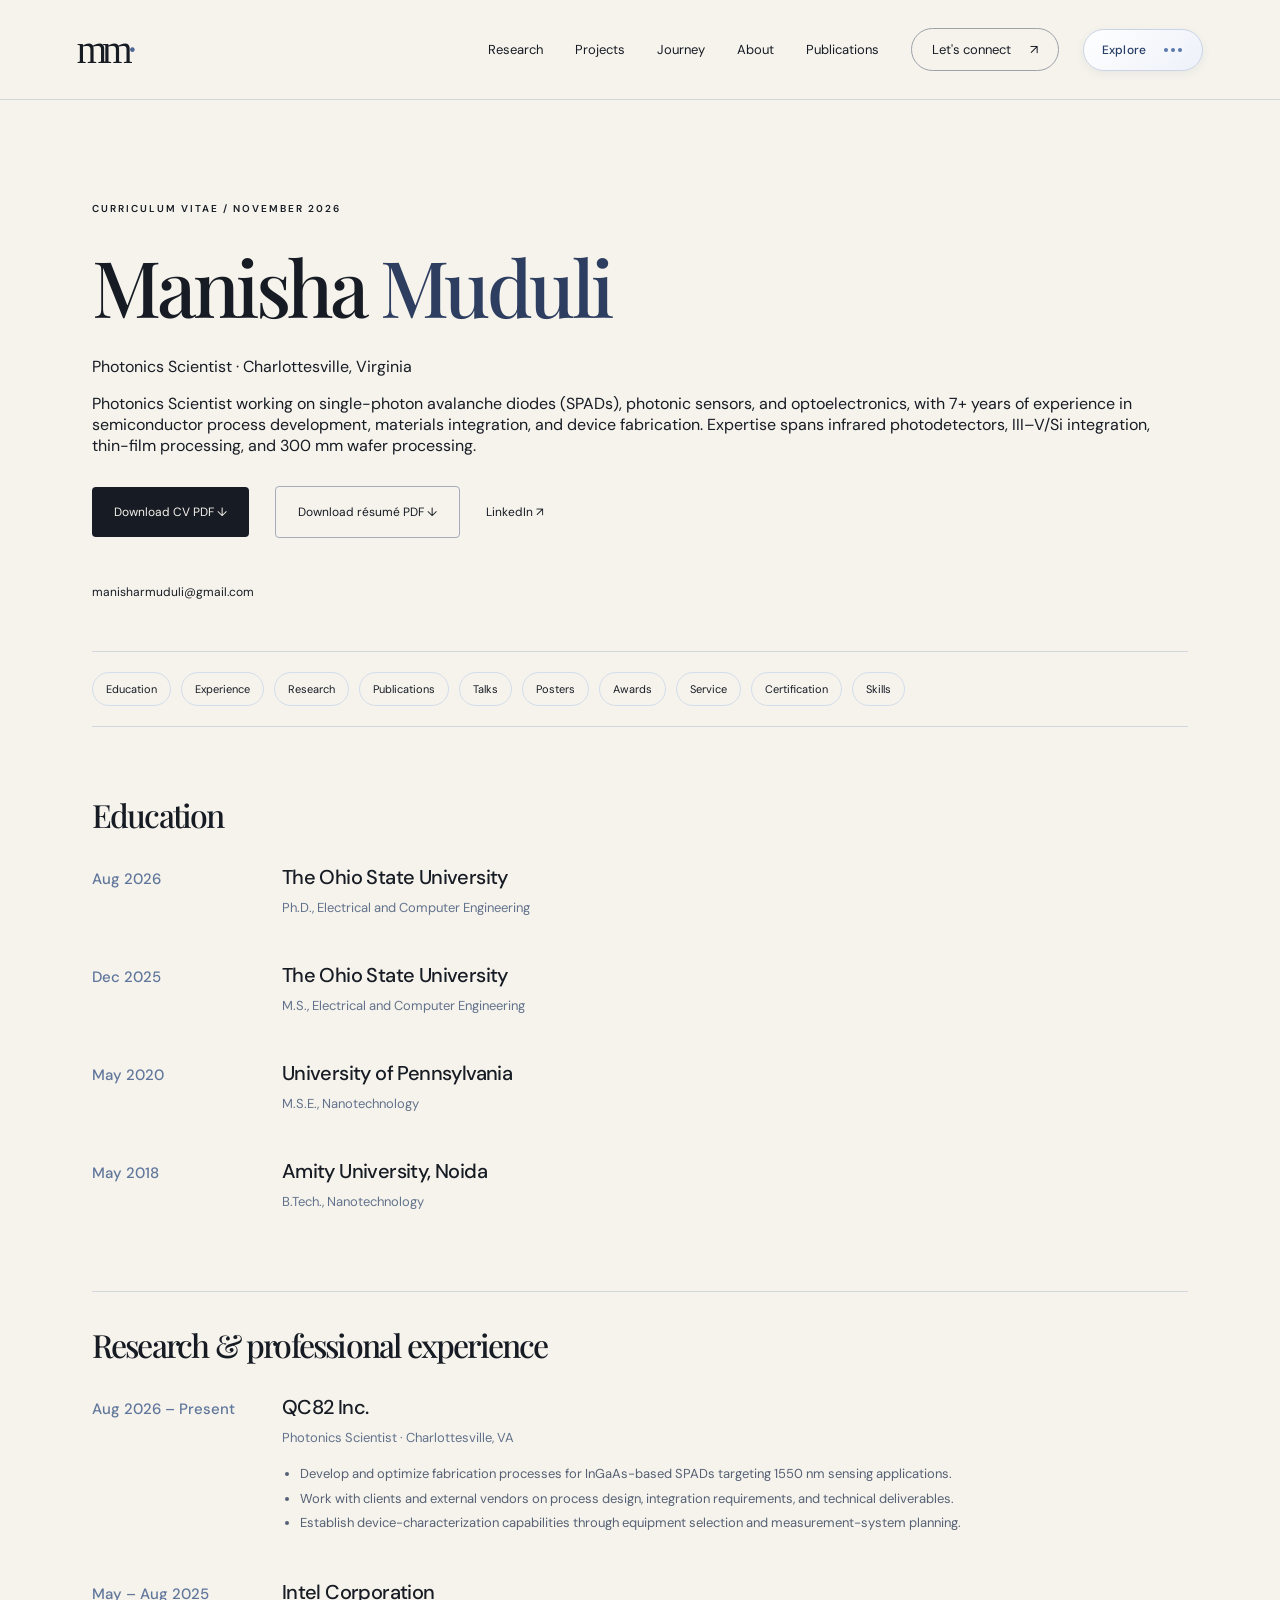
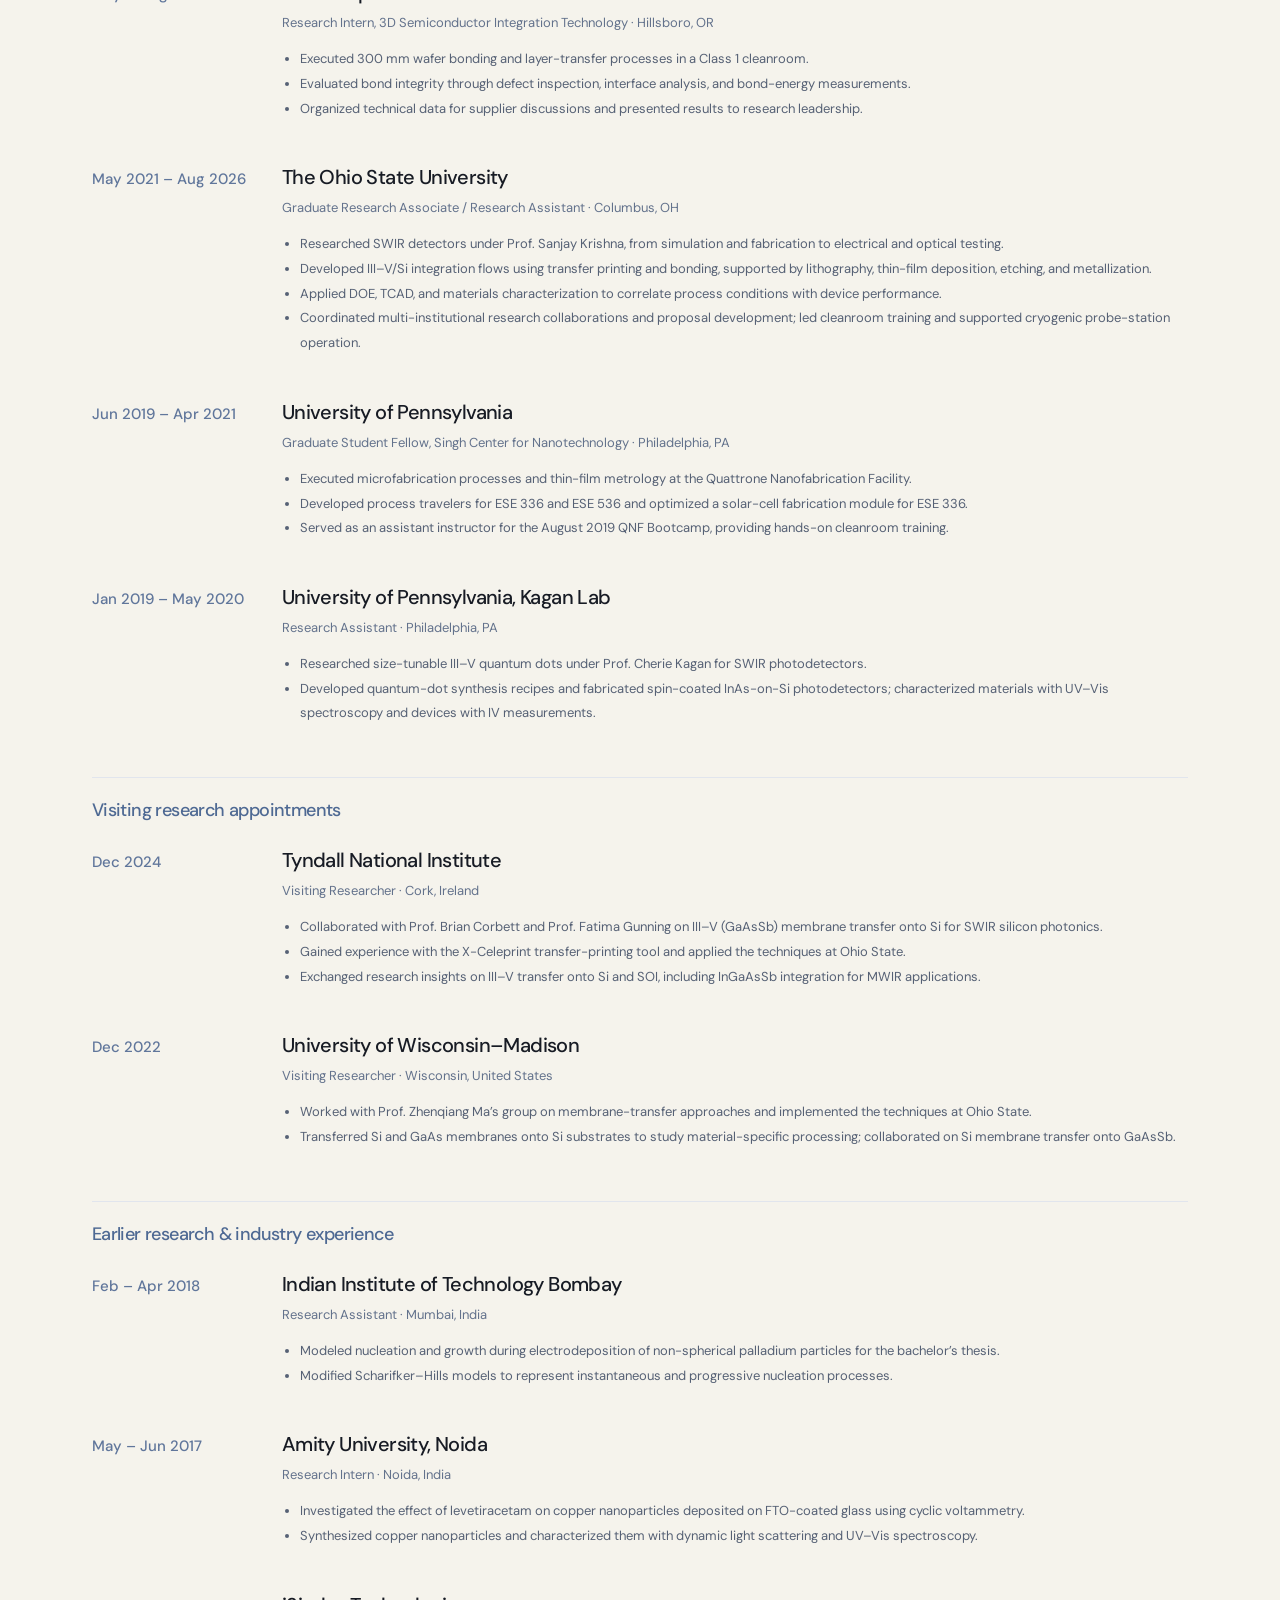
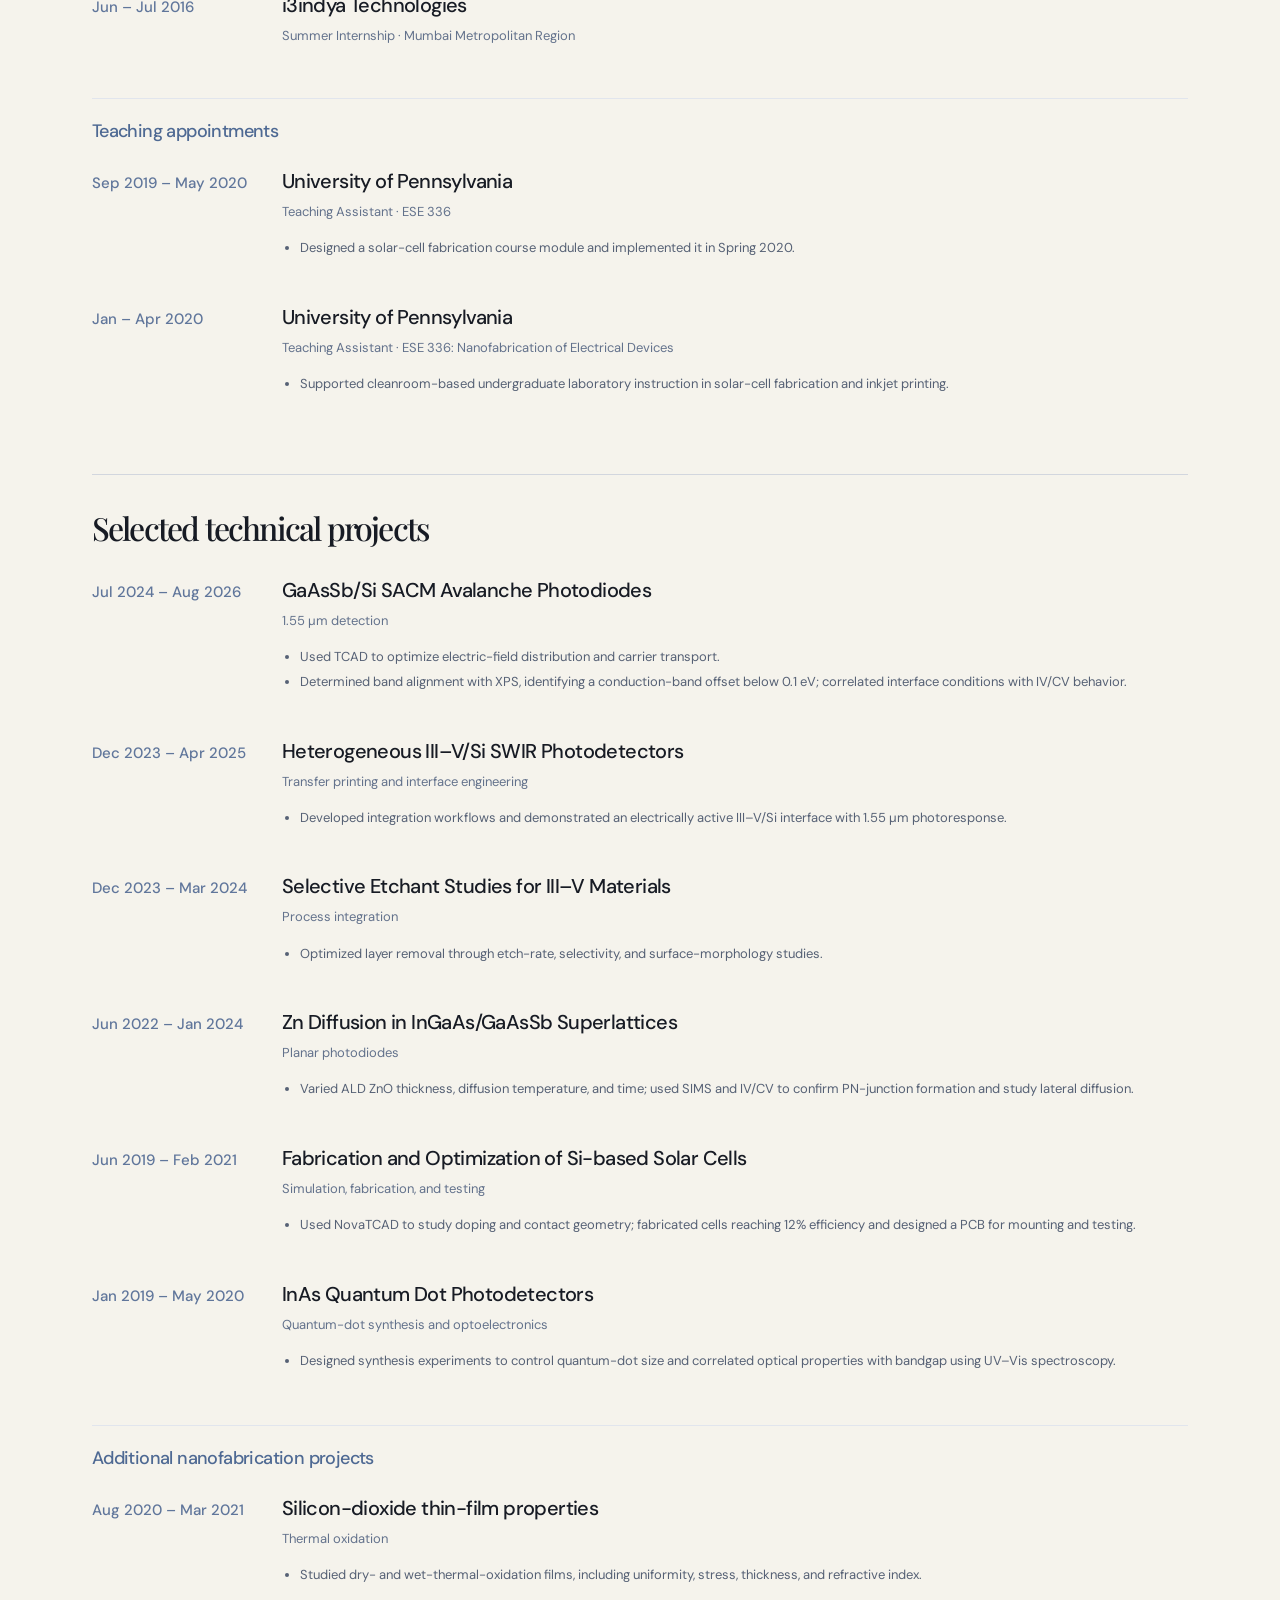
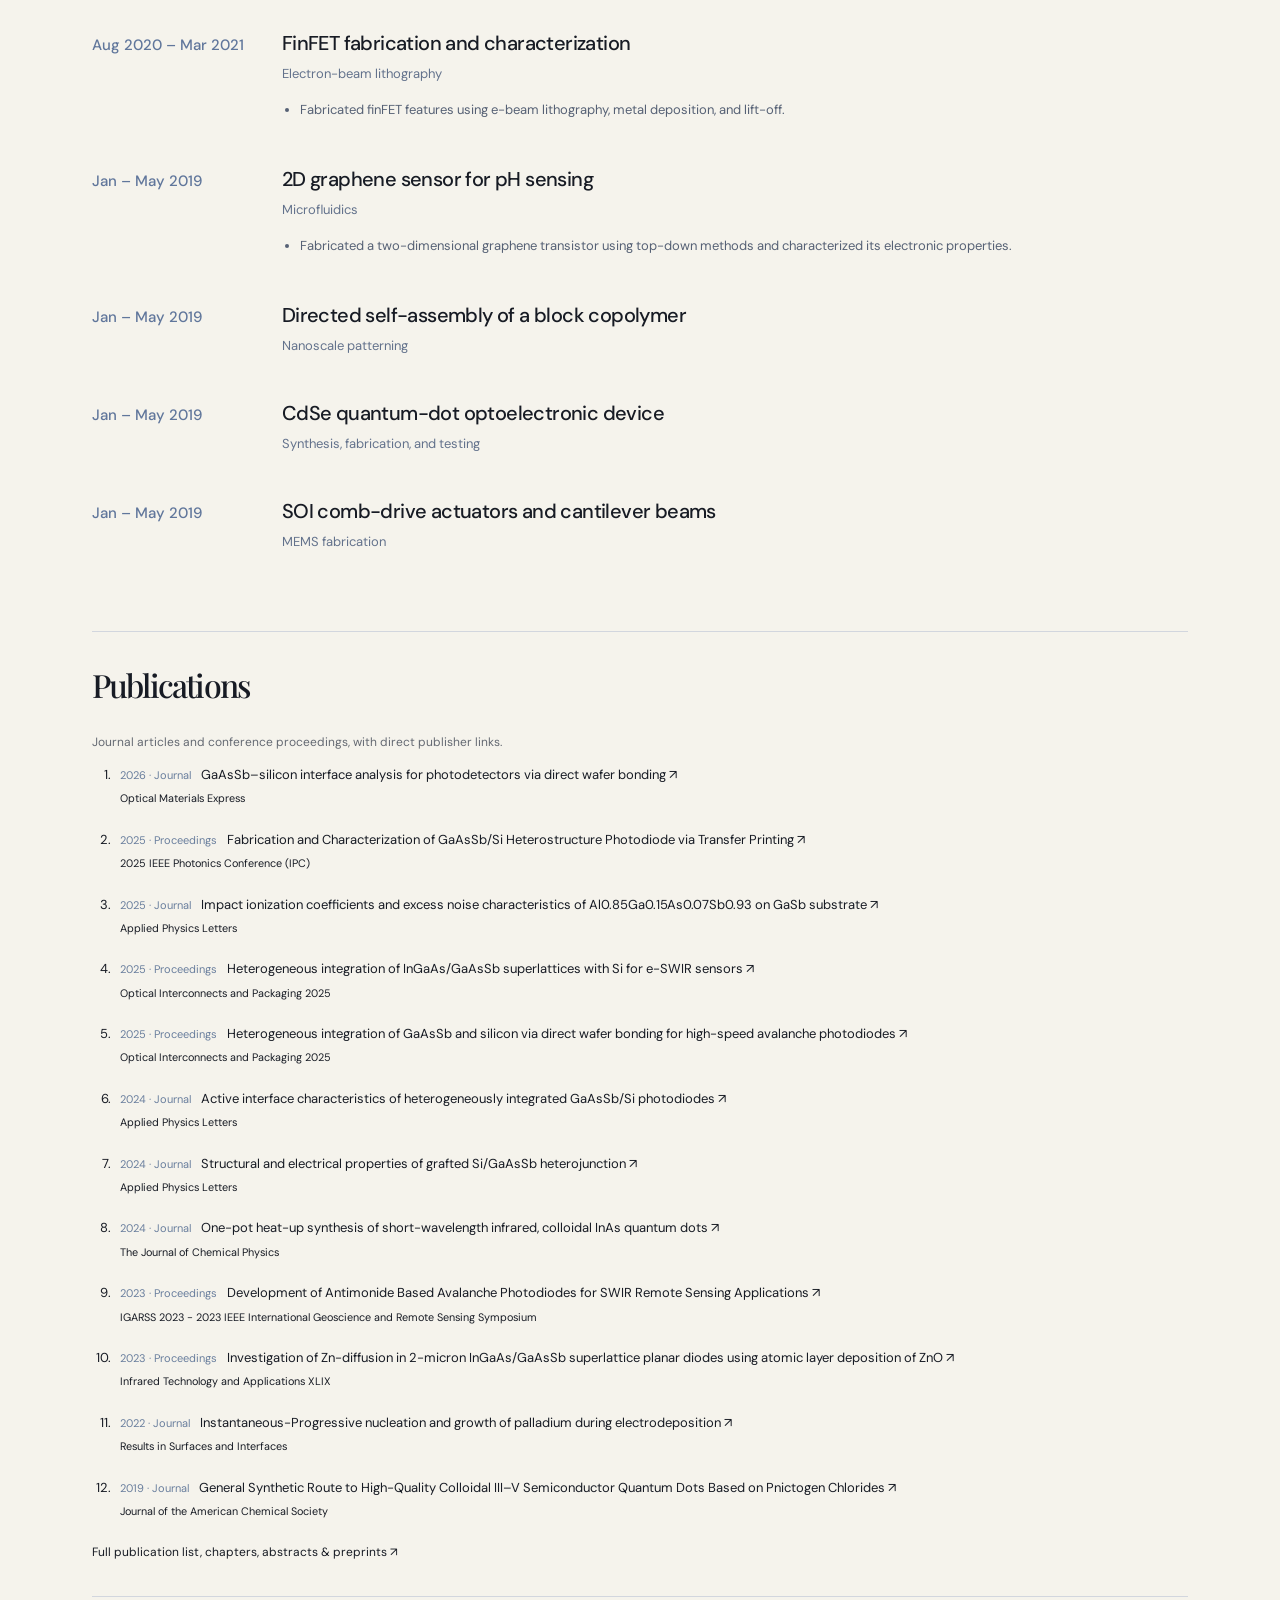
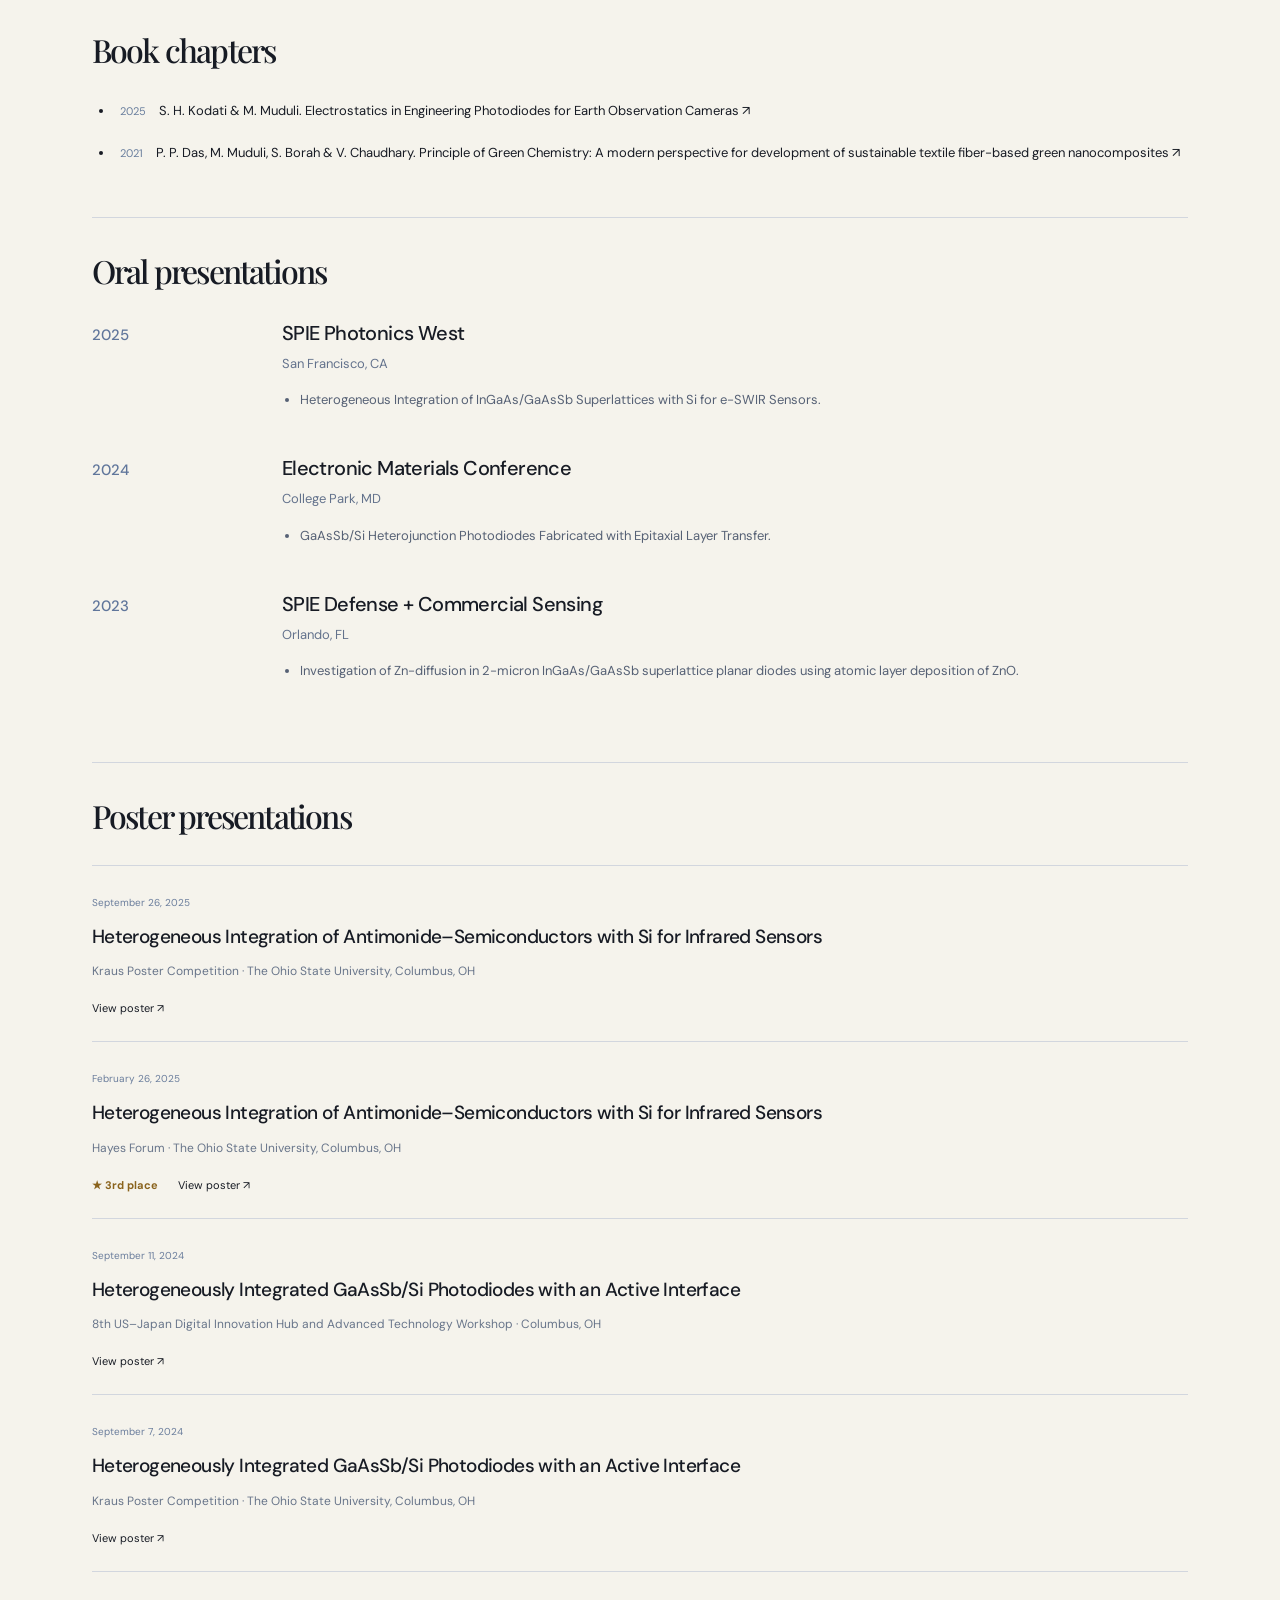
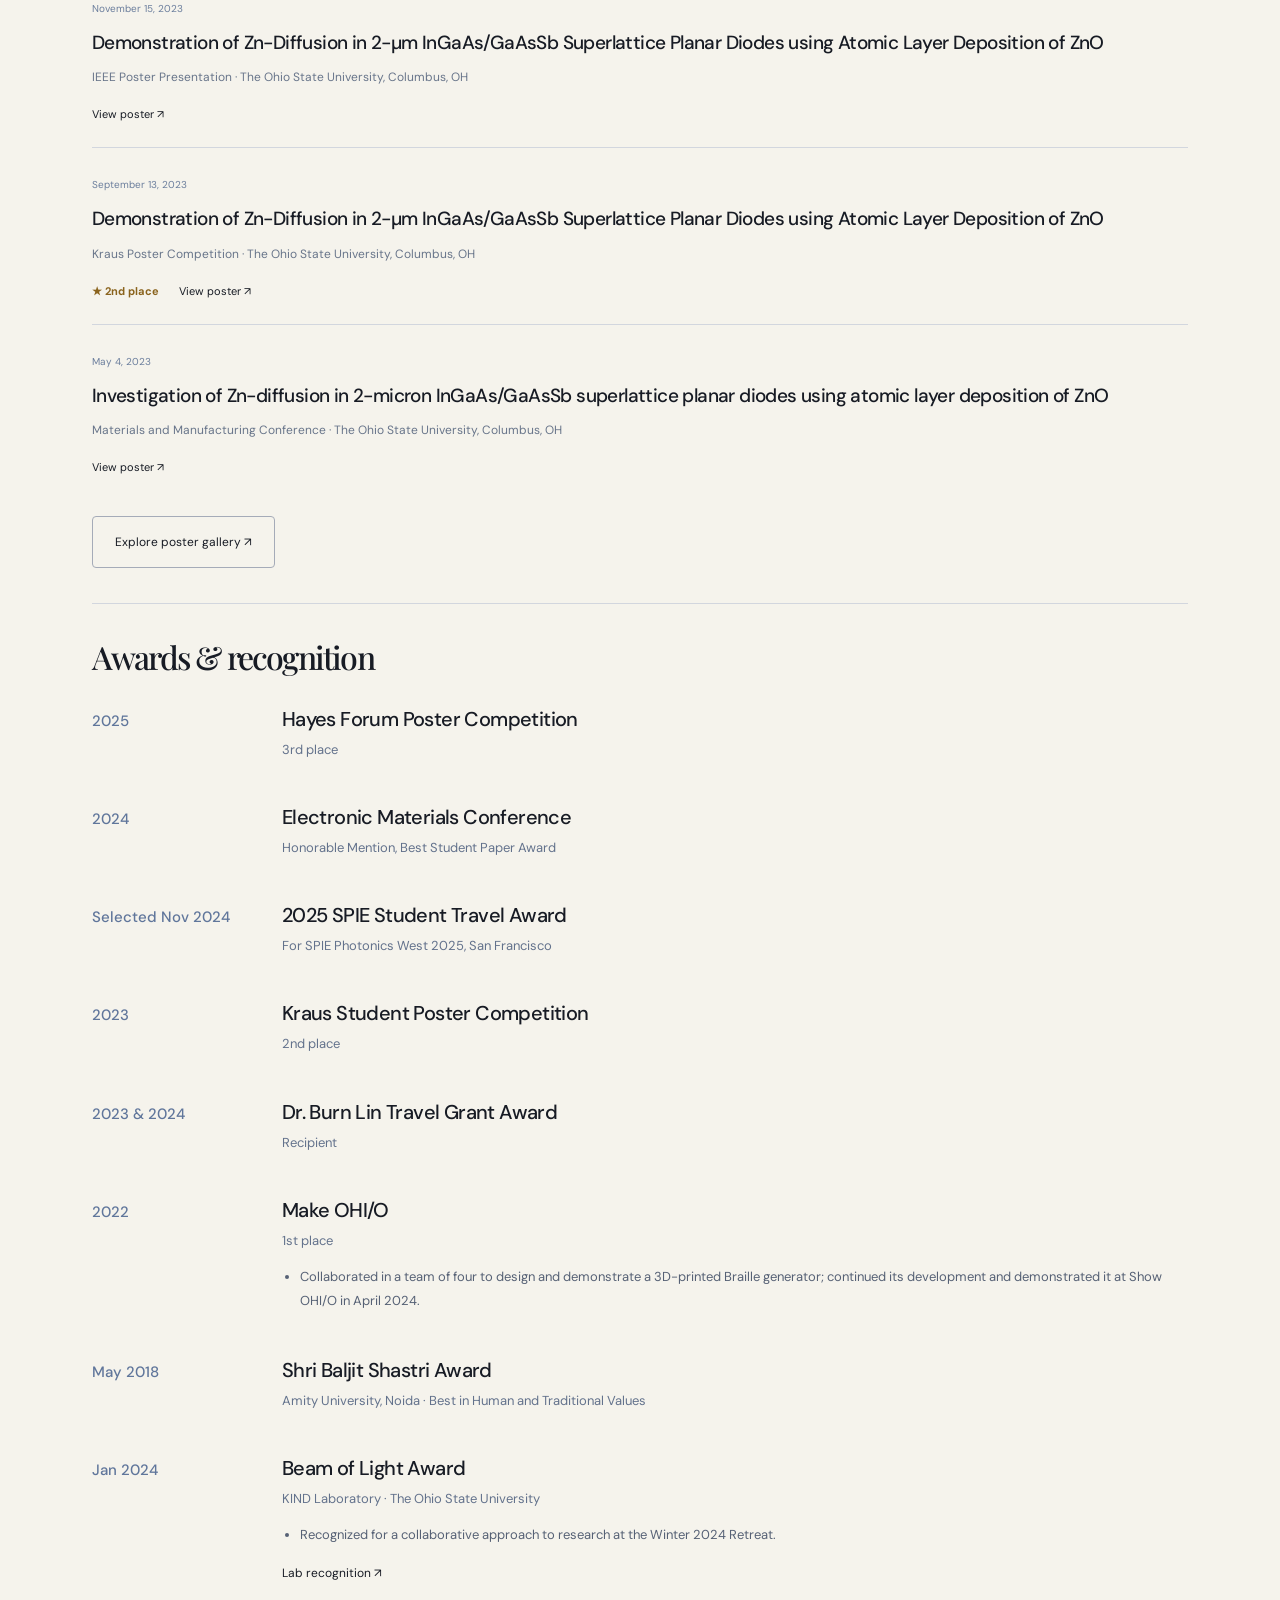
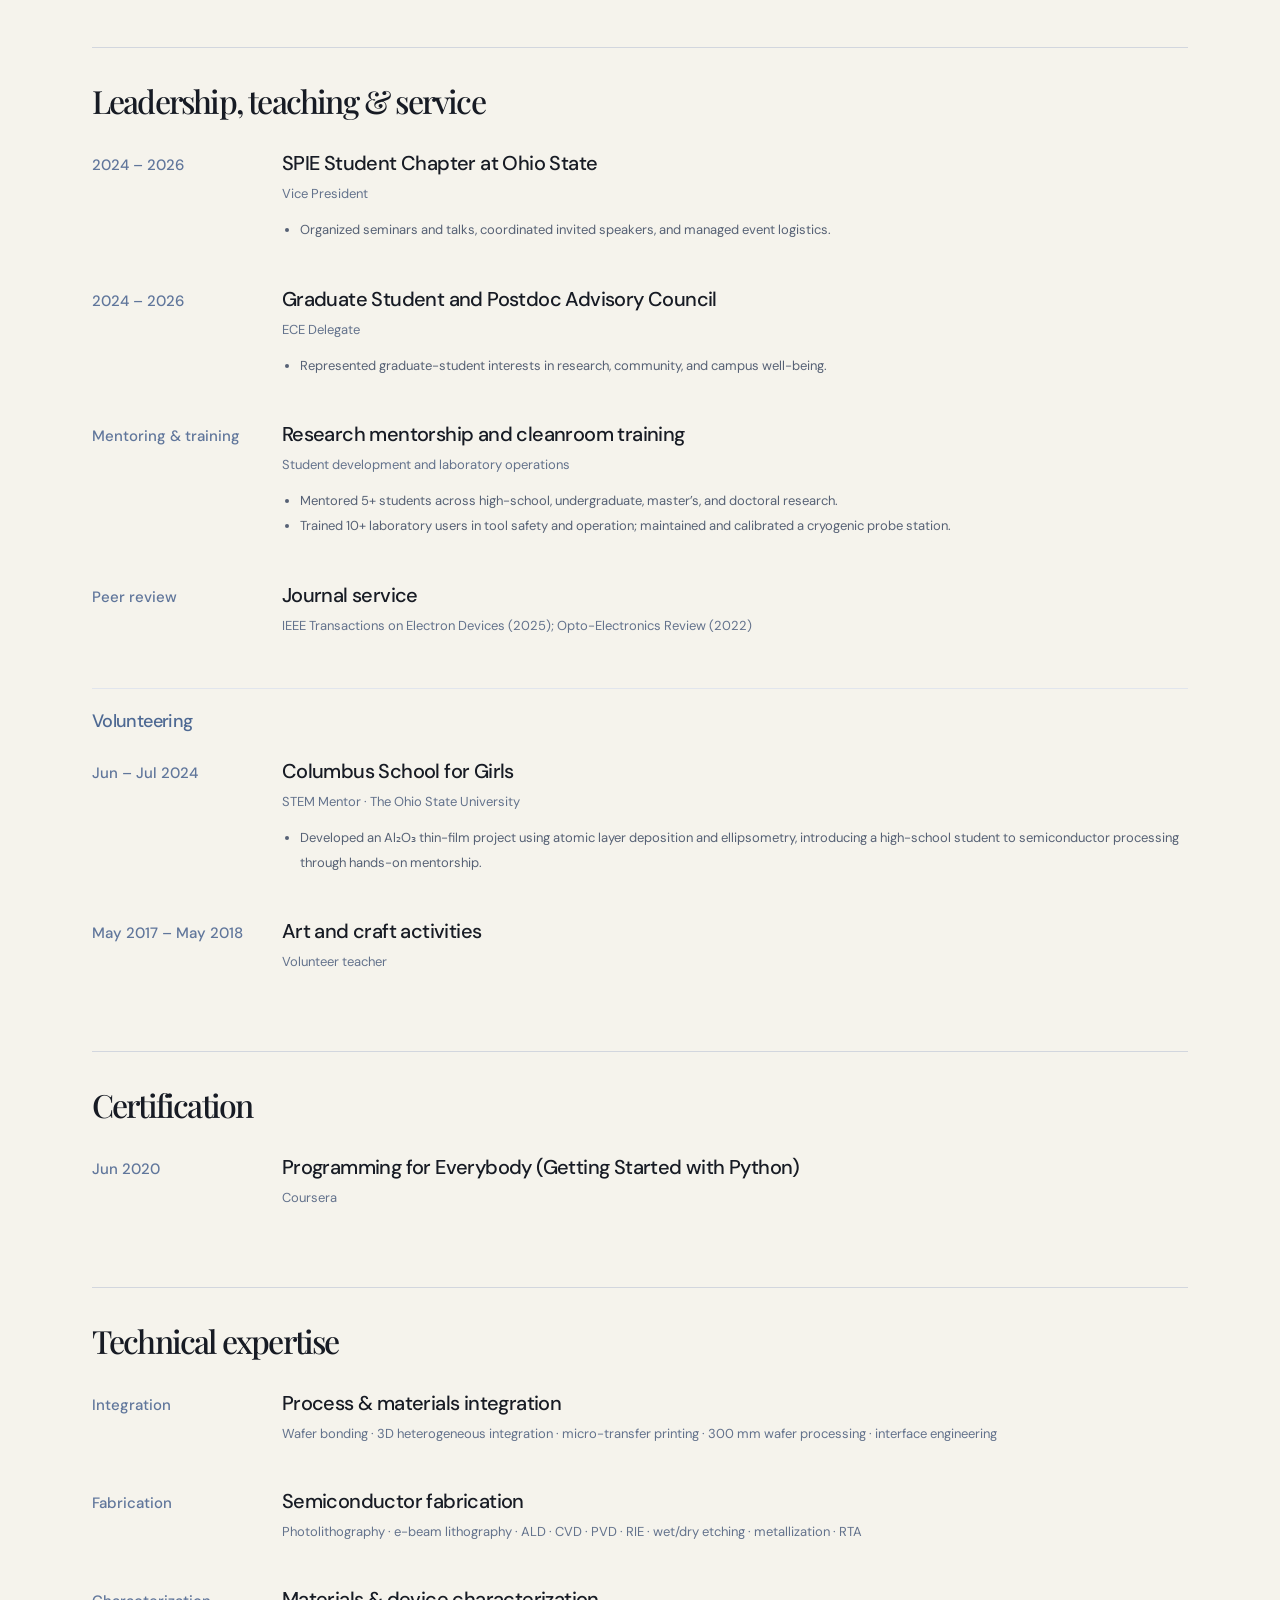
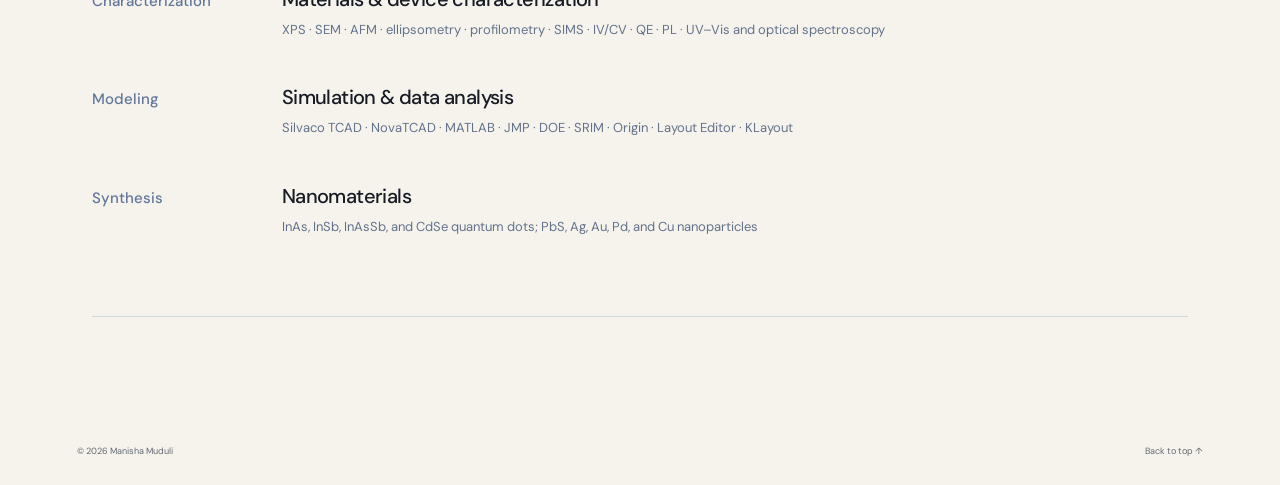
==== commit 0069e84d: "Add latest comprehensive CV download to portfolio" ====
--- a/docs/cv.html
+++ b/docs/cv.html
@@ -1,4 +1,4 @@
 <!doctype html>
 <html lang="en"><head><meta charset="utf-8"><meta name="viewport" content="width=device-width, initial-scale=1"><meta name="description" content="Curriculum vitae of Manisha Muduli: photonics research, semiconductor fabrication, education, publications, presentations, awards, and service."><meta name="theme-color" content="#101319"><title>CV — Manisha Muduli</title><link rel="stylesheet" href="style.css?v=20261110-cv"></head>
 <body><a class="skip" href="index.html#main">Skip to content</a><header><a class="brand" href="index.html#">mm<span>·</span></a><nav aria-label="Main navigation"><a href="index.html#research">Research</a><a href="projects.html">Projects</a><a href="journey.html">Journey</a><a href="index.html#about">About</a><a href="publications.html">Publications</a><a class="nav-contact" href="index.html#contact">Let's connect <span>↗</span></a></nav><details class="quick-menu"><summary aria-label="Open page navigation"><span>Explore</span> <span class="menu-dots" aria-hidden="true"><i></i><i></i><i></i></span></summary><div class="quick-menu-links"><a href="index.html">Home<span>↗</span></a><a href="index.html#about">About me<span>↗</span></a><a href="index.html#contact">Contact<span>↗</span></a><a href="cv.html">CV<span>↗</span></a><a href="journey.html">Journey<span>↗</span></a><a href="news.html">News<span>↗</span></a><a href="posters.html">Poster Presentations<span>↗</span></a><a href="projects.html">Projects<span>↗</span></a><a href="publications.html">Publications<span>↗</span></a><a href="index.html#research">Research<span>↗</span></a></div></details></header>
-<main id="main"><section class="section cv-page"><div class="section-heading"><p class="eyebrow">CURRICULUM VITAE / OCTOBER 2026</p><h1 class="cv-name">Manisha <span class="cv-surname">Muduli</span></h1><p>Photonics Scientist · Charlottesville, Virginia</p><p>Photonics Scientist working on single-photon avalanche diodes (SPADs), photonic sensors, and optoelectronics, with 7+ years of experience in semiconductor process development, materials integration, and device fabrication. Expertise spans infrared photodetectors, III–V/Si integration, thin-film processing, and 300 mm wafer processing.</p><div class="actions"><a class="button" href="assets/manisha-muduli-resume-oct2026.pdf" download>Download résumé PDF ↓</a><a class="text-link" href="https://www.linkedin.com/in/manisha-r-muduli/" target="_blank" rel="noopener">LinkedIn ↗</a></div><a class="text-link" href="mailto:manisharmuduli@gmail.com">manisharmuduli@gmail.com</a></div><nav class="cv-index" aria-label="CV sections"><a href="#education">Education</a><a href="#experience">Experience</a><a href="#research-projects">Research</a><a href="#cv-publications">Publications</a><a href="#presentations">Talks</a><a href="#cv-posters">Posters</a><a href="#awards">Awards</a><a href="#service">Service</a><a href="#certifications">Certification</a><a href="#skills">Skills</a></nav><section id="education" class="cv-section"><h2>Education</h2><article class="cv-entry"><div class="cv-meta">Aug 2026</div><div><h3>The Ohio State University</h3><p class="cv-role">Ph.D., Electrical and Computer Engineering</p><ul></ul></div></article><article class="cv-entry"><div class="cv-meta">Dec 2025</div><div><h3>The Ohio State University</h3><p class="cv-role">M.S., Electrical and Computer Engineering</p><ul></ul></div></article><article class="cv-entry"><div class="cv-meta">May 2020</div><div><h3>University of Pennsylvania</h3><p class="cv-role">M.S.E., Nanotechnology</p><ul></ul></div></article><article class="cv-entry"><div class="cv-meta">May 2018</div><div><h3>Amity University, Noida</h3><p class="cv-role">B.Tech., Nanotechnology</p><ul></ul></div></article></section><section id="experience" class="cv-section"><h2>Research & professional experience</h2><article class="cv-entry"><div class="cv-meta">Aug 2026 – Present</div><div><h3>QC82 Inc.</h3><p class="cv-role">Photonics Scientist · Charlottesville, VA</p><ul><li>Develop and optimize fabrication processes for InGaAs-based SPADs targeting 1550 nm sensing applications.</li><li>Work with clients and external vendors on process design, integration requirements, and technical deliverables.</li><li>Establish device-characterization capabilities through equipment selection and measurement-system planning.</li></ul></div></article><article class="cv-entry"><div class="cv-meta">May – Aug 2025</div><div><h3>Intel Corporation</h3><p class="cv-role">Research Intern, 3D Semiconductor Integration Technology · Hillsboro, OR</p><ul><li>Executed 300 mm wafer bonding and layer-transfer processes in a Class 1 cleanroom.</li><li>Evaluated bond integrity through defect inspection, interface analysis, and bond-energy measurements.</li><li>Organized technical data for supplier discussions and presented results to research leadership.</li></ul></div></article><article class="cv-entry"><div class="cv-meta">May 2021 – Aug 2026</div><div><h3>The Ohio State University</h3><p class="cv-role">Graduate Research Associate / Research Assistant · Columbus, OH</p><ul><li>Researched SWIR detectors under Prof. Sanjay Krishna, from simulation and fabrication to electrical and optical testing.</li><li>Developed III–V/Si integration flows using transfer printing and bonding, supported by lithography, thin-film deposition, etching, and metallization.</li><li>Applied DOE, TCAD, and materials characterization to correlate process conditions with device performance.</li><li>Coordinated multi-institutional research collaborations and proposal development; led cleanroom training and supported cryogenic probe-station operation.</li></ul></div></article><article class="cv-entry"><div class="cv-meta">Jun 2019 – Apr 2021</div><div><h3>University of Pennsylvania</h3><p class="cv-role">Graduate Student Fellow, Singh Center for Nanotechnology · Philadelphia, PA</p><ul><li>Executed microfabrication processes and thin-film metrology at the Quattrone Nanofabrication Facility.</li><li>Developed process travelers for ESE 336 and ESE 536 and optimized a solar-cell fabrication module for ESE 336.</li><li>Served as an assistant instructor for the August 2019 QNF Bootcamp, providing hands-on cleanroom training.</li></ul></div></article><article class="cv-entry"><div class="cv-meta">Jan 2019 – May 2020</div><div><h3>University of Pennsylvania, Kagan Lab</h3><p class="cv-role">Research Assistant · Philadelphia, PA</p><ul><li>Researched size-tunable III–V quantum dots under Prof. Cherie Kagan for SWIR photodetectors.</li><li>Developed quantum-dot synthesis recipes and fabricated spin-coated InAs-on-Si photodetectors; characterized materials with UV–Vis spectroscopy and devices with IV measurements.</li></ul></div></article><h3 class="cv-subheading">Visiting research appointments</h3><article class="cv-entry"><div class="cv-meta">Dec 2024</div><div><h3>Tyndall National Institute</h3><p class="cv-role">Visiting Researcher · Cork, Ireland</p><ul><li>Collaborated with Prof. Brian Corbett and Prof. Fatima Gunning on III–V (GaAsSb) membrane transfer onto Si for SWIR silicon photonics.</li><li>Gained experience with the X-Celeprint transfer-printing tool and applied the techniques at Ohio State.</li><li>Exchanged research insights on III–V transfer onto Si and SOI, including InGaAsSb integration for MWIR applications.</li></ul></div></article><article class="cv-entry"><div class="cv-meta">Dec 2022</div><div><h3>University of Wisconsin–Madison</h3><p class="cv-role">Visiting Researcher · Wisconsin, United States</p><ul><li>Worked with Prof. Zhenqiang Ma’s group on membrane-transfer approaches and implemented the techniques at Ohio State.</li><li>Transferred Si and GaAs membranes onto Si substrates to study material-specific processing; collaborated on Si membrane transfer onto GaAsSb.</li></ul></div></article><h3 class="cv-subheading">Earlier research & industry experience</h3><article class="cv-entry"><div class="cv-meta">Feb – Apr 2018</div><div><h3>Indian Institute of Technology Bombay</h3><p class="cv-role">Research Assistant · Mumbai, India</p><ul><li>Modeled nucleation and growth during electrodeposition of non-spherical palladium particles for the bachelor’s thesis.</li><li>Modified Scharifker–Hills models to represent instantaneous and progressive nucleation processes.</li></ul></div></article><article class="cv-entry"><div class="cv-meta">May – Jun 2017</div><div><h3>Amity University, Noida</h3><p class="cv-role">Research Intern · Noida, India</p><ul><li>Investigated the effect of levetiracetam on copper nanoparticles deposited on FTO-coated glass using cyclic voltammetry.</li><li>Synthesized copper nanoparticles and characterized them with dynamic light scattering and UV–Vis spectroscopy.</li></ul></div></article><article class="cv-entry"><div class="cv-meta">Jun – Jul 2016</div><div><h3>i3indya Technologies</h3><p class="cv-role">Summer Internship · Mumbai Metropolitan Region</p></div></article><h3 class="cv-subheading">Teaching appointments</h3><article class="cv-entry"><div class="cv-meta">Sep 2019 – May 2020</div><div><h3>University of Pennsylvania</h3><p class="cv-role">Teaching Assistant · ESE 336</p><ul><li>Designed a solar-cell fabrication course module and implemented it in Spring 2020.</li></ul></div></article><article class="cv-entry"><div class="cv-meta">Jan – Apr 2020</div><div><h3>University of Pennsylvania</h3><p class="cv-role">Teaching Assistant · ESE 336: Nanofabrication of Electrical Devices</p><ul><li>Supported cleanroom-based undergraduate laboratory instruction in solar-cell fabrication and inkjet printing.</li></ul></div></article></section><section id="research-projects" class="cv-section"><h2>Selected technical projects</h2><article class="cv-entry"><div class="cv-meta">Jul 2024 – Aug 2026</div><div><h3>GaAsSb/Si SACM Avalanche Photodiodes</h3><p class="cv-role">1.55 µm detection</p><ul><li>Used TCAD to optimize electric-field distribution and carrier transport.</li><li>Determined band alignment with XPS, identifying a conduction-band offset below 0.1 eV; correlated interface conditions with IV/CV behavior.</li></ul></div></article><article class="cv-entry"><div class="cv-meta">Dec 2023 – Apr 2025</div><div><h3>Heterogeneous III–V/Si SWIR Photodetectors</h3><p class="cv-role">Transfer printing and interface engineering</p><ul><li>Developed integration workflows and demonstrated an electrically active III–V/Si interface with 1.55 µm photoresponse.</li></ul></div></article><article class="cv-entry"><div class="cv-meta">Dec 2023 – Mar 2024</div><div><h3>Selective Etchant Studies for III–V Materials</h3><p class="cv-role">Process integration</p><ul><li>Optimized layer removal through etch-rate, selectivity, and surface-morphology studies.</li></ul></div></article><article class="cv-entry"><div class="cv-meta">Jun 2022 – Jan 2024</div><div><h3>Zn Diffusion in InGaAs/GaAsSb Superlattices</h3><p class="cv-role">Planar photodiodes</p><ul><li>Varied ALD ZnO thickness, diffusion temperature, and time; used SIMS and IV/CV to confirm PN-junction formation and study lateral diffusion.</li></ul></div></article><article class="cv-entry"><div class="cv-meta">Jun 2019 – Feb 2021</div><div><h3>Fabrication and Optimization of Si-based Solar Cells</h3><p class="cv-role">Simulation, fabrication, and testing</p><ul><li>Used NovaTCAD to study doping and contact geometry; fabricated cells reaching 12% efficiency and designed a PCB for mounting and testing.</li></ul></div></article><article class="cv-entry"><div class="cv-meta">Jan 2019 – May 2020</div><div><h3>InAs Quantum Dot Photodetectors</h3><p class="cv-role">Quantum-dot synthesis and optoelectronics</p><ul><li>Designed synthesis experiments to control quantum-dot size and correlated optical properties with bandgap using UV–Vis spectroscopy.</li></ul></div></article><h3 class="cv-subheading">Additional nanofabrication projects</h3><article class="cv-entry"><div class="cv-meta">Aug 2020 – Mar 2021</div><div><h3>Silicon-dioxide thin-film properties</h3><p class="cv-role">Thermal oxidation</p><ul><li>Studied dry- and wet-thermal-oxidation films, including uniformity, stress, thickness, and refractive index.</li></ul></div></article><article class="cv-entry"><div class="cv-meta">Aug 2020 – Mar 2021</div><div><h3>FinFET fabrication and characterization</h3><p class="cv-role">Electron-beam lithography</p><ul><li>Fabricated finFET features using e-beam lithography, metal deposition, and lift-off.</li></ul></div></article><article class="cv-entry"><div class="cv-meta">Jan – May 2019</div><div><h3>2D graphene sensor for pH sensing</h3><p class="cv-role">Microfluidics</p><ul><li>Fabricated a two-dimensional graphene transistor using top-down methods and characterized its electronic properties.</li></ul></div></article><article class="cv-entry"><div class="cv-meta">Jan – May 2019</div><div><h3>Directed self-assembly of a block copolymer</h3><p class="cv-role">Nanoscale patterning</p></div></article><article class="cv-entry"><div class="cv-meta">Jan – May 2019</div><div><h3>CdSe quantum-dot optoelectronic device</h3><p class="cv-role">Synthesis, fabrication, and testing</p></div></article><article class="cv-entry"><div class="cv-meta">Jan – May 2019</div><div><h3>SOI comb-drive actuators and cantilever beams</h3><p class="cv-role">MEMS fabrication</p></div></article></section><section id="cv-publications" class="cv-section"><h2>Publications</h2><p class="cv-note">Journal articles and conference proceedings, with direct publisher links.</p><ol class="cv-publications"><li><span>2026 · Journal</span><a href="https://doi.org/10.1364/ome.578886" target="_blank" rel="noopener">GaAsSb–silicon interface analysis for photodetectors via direct wafer bonding ↗</a><br><small>Optical Materials Express</small></li><li><span>2025 · Proceedings</span><a href="https://doi.org/10.1109/ipc65510.2025.11282307" target="_blank" rel="noopener">Fabrication and Characterization of GaAsSb/Si Heterostructure Photodiode via Transfer Printing ↗</a><br><small>2025 IEEE Photonics Conference (IPC)</small></li><li><span>2025 · Journal</span><a href="https://doi.org/10.1063/5.0258106" target="_blank" rel="noopener">Impact ionization coefficients and excess noise characteristics of Al0.85Ga0.15As0.07Sb0.93 on GaSb substrate ↗</a><br><small>Applied Physics Letters</small></li><li><span>2025 · Proceedings</span><a href="https://doi.org/10.1117/12.3040717" target="_blank" rel="noopener">Heterogeneous integration of InGaAs/GaAsSb superlattices with Si for e-SWIR sensors ↗</a><br><small>Optical Interconnects and Packaging 2025</small></li><li><span>2025 · Proceedings</span><a href="https://doi.org/10.1117/12.3042374" target="_blank" rel="noopener">Heterogeneous integration of GaAsSb and silicon via direct wafer bonding for high-speed avalanche photodiodes ↗</a><br><small>Optical Interconnects and Packaging 2025</small></li><li><span>2024 · Journal</span><a href="https://doi.org/10.1063/5.0230901" target="_blank" rel="noopener">Active interface characteristics of heterogeneously integrated GaAsSb/Si photodiodes ↗</a><br><small>Applied Physics Letters</small></li><li><span>2024 · Journal</span><a href="https://doi.org/10.1063/5.0225069" target="_blank" rel="noopener">Structural and electrical properties of grafted Si/GaAsSb heterojunction ↗</a><br><small>Applied Physics Letters</small></li><li><span>2024 · Journal</span><a href="https://doi.org/10.1063/5.0187162" target="_blank" rel="noopener">One-pot heat-up synthesis of short-wavelength infrared, colloidal InAs quantum dots ↗</a><br><small>The Journal of Chemical Physics</small></li><li><span>2023 · Proceedings</span><a href="https://doi.org/10.1109/igarss52108.2023.10283390" target="_blank" rel="noopener">Development of Antimonide Based Avalanche Photodiodes for SWIR Remote Sensing Applications ↗</a><br><small>IGARSS 2023 - 2023 IEEE International Geoscience and Remote Sensing Symposium</small></li><li><span>2023 · Proceedings</span><a href="https://doi.org/10.1117/12.2663602" target="_blank" rel="noopener">Investigation of Zn-diffusion in 2-micron InGaAs/GaAsSb superlattice planar diodes using atomic layer deposition of ZnO ↗</a><br><small>Infrared Technology and Applications XLIX</small></li><li><span>2022 · Journal</span><a href="https://doi.org/10.1016/j.rsurfi.2022.100044" target="_blank" rel="noopener">Instantaneous-Progressive nucleation and growth of palladium during electrodeposition ↗</a><br><small>Results in Surfaces and Interfaces</small></li><li><span>2019 · Journal</span><a href="https://doi.org/10.1021/jacs.9b06652" target="_blank" rel="noopener">General Synthetic Route to High-Quality Colloidal III–V Semiconductor Quantum Dots Based on Pnictogen Chlorides ↗</a><br><small>Journal of the American Chemical Society</small></li></ol><a class="text-link" href="publications.html">Full publication list, chapters, abstracts & preprints ↗</a></section><section id="chapters" class="cv-section"><h2>Book chapters</h2><ul class="cv-publications"><li><span>2025</span> S. H. Kodati & M. Muduli. <a href="https://doi.org/10.5772/intechopen.1009104" target="_blank" rel="noopener">Electrostatics in Engineering Photodiodes for Earth Observation Cameras ↗</a></li><li><span>2021</span> P. P. Das, M. Muduli, S. Borah & V. Chaudhary. <a href="https://doi.org/10.1016/B978-0-323-85204-3.00031-2" target="_blank" rel="noopener">Principle of Green Chemistry: A modern perspective for development of sustainable textile fiber-based green nanocomposites ↗</a></li></ul></section><section id="presentations" class="cv-section"><h2>Oral presentations</h2><article class="cv-entry"><div class="cv-meta">2025</div><div><h3>SPIE Photonics West</h3><p class="cv-role">San Francisco, CA</p><ul><li>Heterogeneous Integration of InGaAs/GaAsSb Superlattices with Si for e-SWIR Sensors.</li></ul></div></article><article class="cv-entry"><div class="cv-meta">2024</div><div><h3>Electronic Materials Conference</h3><p class="cv-role">College Park, MD</p><ul><li>GaAsSb/Si Heterojunction Photodiodes Fabricated with Epitaxial Layer Transfer.</li></ul></div></article><article class="cv-entry"><div class="cv-meta">2023</div><div><h3>SPIE Defense + Commercial Sensing</h3><p class="cv-role">Orlando, FL</p><ul><li>Investigation of Zn-diffusion in 2-micron InGaAs/GaAsSb superlattice planar diodes using atomic layer deposition of ZnO.</li></ul></div></article></section><section id="cv-posters" class="cv-section"><h2>Poster presentations</h2><ol class="cv-posters"><li><span>September 26, 2025</span><h3>Heterogeneous Integration of Antimonide–Semiconductors with Si for Infrared Sensors</h3><p>Kraus Poster Competition · The Ohio State University, Columbus, OH</p><a href="assets/posters/2025_0926.pdf" target="_blank" rel="noopener">View poster ↗</a></li><li><span>February 26, 2025</span><h3>Heterogeneous Integration of Antimonide–Semiconductors with Si for Infrared Sensors</h3><p>Hayes Forum · The Ohio State University, Columbus, OH</p><strong class="cv-award">★ 3rd place</strong><a href="assets/posters/2025_0226.pdf" target="_blank" rel="noopener">View poster ↗</a></li><li><span>September 11, 2024</span><h3>Heterogeneously Integrated GaAsSb/Si Photodiodes with an Active Interface</h3><p>8th US–Japan Digital Innovation Hub and Advanced Technology Workshop · Columbus, OH</p><a href="assets/posters/2024_0911.pdf" target="_blank" rel="noopener">View poster ↗</a></li><li><span>September 7, 2024</span><h3>Heterogeneously Integrated GaAsSb/Si Photodiodes with an Active Interface</h3><p>Kraus Poster Competition · The Ohio State University, Columbus, OH</p><a href="assets/posters/2024_0907.pdf" target="_blank" rel="noopener">View poster ↗</a></li><li><span>November 15, 2023</span><h3>Demonstration of Zn-Diffusion in 2-µm InGaAs/GaAsSb Superlattice Planar Diodes using Atomic Layer Deposition of ZnO</h3><p>IEEE Poster Presentation · The Ohio State University, Columbus, OH</p><a href="assets/posters/2023_1115.pdf" target="_blank" rel="noopener">View poster ↗</a></li><li><span>September 13, 2023</span><h3>Demonstration of Zn-Diffusion in 2-µm InGaAs/GaAsSb Superlattice Planar Diodes using Atomic Layer Deposition of ZnO</h3><p>Kraus Poster Competition · The Ohio State University, Columbus, OH</p><strong class="cv-award">★ 2nd place</strong><a href="assets/posters/2023_0913.pdf" target="_blank" rel="noopener">View poster ↗</a></li><li><span>May 4, 2023</span><h3>Investigation of Zn-diffusion in 2-micron InGaAs/GaAsSb superlattice planar diodes using atomic layer deposition of ZnO</h3><p>Materials and Manufacturing Conference · The Ohio State University, Columbus, OH</p><a href="assets/posters/2023_0504.pdf" target="_blank" rel="noopener">View poster ↗</a></li></ol><a class="button outline" href="posters.html">Explore poster gallery ↗</a></section><section id="awards" class="cv-section"><h2>Awards & recognition</h2><article class="cv-entry"><div class="cv-meta">2025</div><div><h3>Hayes Forum Poster Competition</h3><p class="cv-role">3rd place</p><ul></ul></div></article><article class="cv-entry"><div class="cv-meta">2024</div><div><h3>Electronic Materials Conference</h3><p class="cv-role">Honorable Mention, Best Student Paper Award</p><ul></ul></div></article><article class="cv-entry"><div class="cv-meta">Selected Nov 2024</div><div><h3>2025 SPIE Student Travel Award</h3><p class="cv-role">For SPIE Photonics West 2025, San Francisco</p><ul></ul></div></article><article class="cv-entry"><div class="cv-meta">2023</div><div><h3>Kraus Student Poster Competition</h3><p class="cv-role">2nd place</p><ul></ul></div></article><article class="cv-entry"><div class="cv-meta">2023 & 2024</div><div><h3>Dr. Burn Lin Travel Grant Award</h3><p class="cv-role">Recipient</p><ul></ul></div></article><article class="cv-entry"><div class="cv-meta">2022</div><div><h3>Make OHI/O</h3><p class="cv-role">1st place</p><ul><li>Collaborated in a team of four to design and demonstrate a 3D-printed Braille generator; continued its development and demonstrated it at Show OHI/O in April 2024.</li></ul><ul></ul></div></article><article class="cv-entry"><div class="cv-meta">May 2018</div><div><h3>Shri Baljit Shastri Award</h3><p class="cv-role">Amity University, Noida · Best in Human and Traditional Values</p></div></article><article class="cv-entry"><div class="cv-meta">Jan 2024</div><div><h3>Beam of Light Award</h3><p class="cv-role">KIND Laboratory · The Ohio State University</p><ul><li>Recognized for a collaborative approach to research at the Winter 2024 Retreat.</li></ul><a class="text-link" href="https://ece.osu.edu/krishna-infrared-detector-k.i.n.d.-laboratory" target="_blank" rel="noopener">Lab recognition ↗</a></div></article></section><section id="service" class="cv-section"><h2>Leadership, teaching & service</h2><article class="cv-entry"><div class="cv-meta">2024 – 2026</div><div><h3>SPIE Student Chapter at Ohio State</h3><p class="cv-role">Vice President</p><ul><li>Organized seminars and talks, coordinated invited speakers, and managed event logistics.</li></ul></div></article><article class="cv-entry"><div class="cv-meta">2024 – 2026</div><div><h3>Graduate Student and Postdoc Advisory Council</h3><p class="cv-role">ECE Delegate</p><ul><li>Represented graduate-student interests in research, community, and campus well-being.</li></ul></div></article><article class="cv-entry"><div class="cv-meta">Mentoring & training</div><div><h3>Research mentorship and cleanroom training</h3><p class="cv-role">Student development and laboratory operations</p><ul><li>Mentored 5+ students across high-school, undergraduate, master’s, and doctoral research.</li><li>Trained 10+ laboratory users in tool safety and operation; maintained and calibrated a cryogenic probe station.</li></ul></div></article><article class="cv-entry"><div class="cv-meta">Peer review</div><div><h3>Journal service</h3><p class="cv-role">IEEE Transactions on Electron Devices (2025); Opto-Electronics Review (2022)</p><ul></ul></div></article><h3 class="cv-subheading">Volunteering</h3><article class="cv-entry"><div class="cv-meta">Jun – Jul 2024</div><div><h3>Columbus School for Girls</h3><p class="cv-role">STEM Mentor · The Ohio State University</p><ul><li>Developed an Al₂O₃ thin-film project using atomic layer deposition and ellipsometry, introducing a high-school student to semiconductor processing through hands-on mentorship.</li></ul></div></article><article class="cv-entry"><div class="cv-meta">May 2017 – May 2018</div><div><h3>Art and craft activities</h3><p class="cv-role">Volunteer teacher</p></div></article></section><section id="certifications" class="cv-section"><h2>Certification</h2><article class="cv-entry"><div class="cv-meta">Jun 2020</div><div><h3>Programming for Everybody (Getting Started with Python)</h3><p class="cv-role">Coursera</p></div></article></section><section id="skills" class="cv-section"><h2>Technical expertise</h2><article class="cv-entry"><div class="cv-meta">Integration</div><div><h3>Process & materials integration</h3><p class="cv-role">Wafer bonding · 3D heterogeneous integration · micro-transfer printing · 300 mm wafer processing · interface engineering</p><ul></ul></div></article><article class="cv-entry"><div class="cv-meta">Fabrication</div><div><h3>Semiconductor fabrication</h3><p class="cv-role">Photolithography · e-beam lithography · ALD · CVD · PVD · RIE · wet/dry etching · metallization · RTA</p><ul></ul></div></article><article class="cv-entry"><div class="cv-meta">Characterization</div><div><h3>Materials & device characterization</h3><p class="cv-role">XPS · SEM · AFM · ellipsometry · profilometry · SIMS · IV/CV · QE · PL · UV–Vis and optical spectroscopy</p><ul></ul></div></article><article class="cv-entry"><div class="cv-meta">Modeling</div><div><h3>Simulation & data analysis</h3><p class="cv-role">Silvaco TCAD · NovaTCAD · MATLAB · JMP · DOE · SRIM · Origin · Layout Editor · KLayout</p><ul></ul></div></article><article class="cv-entry"><div class="cv-meta">Synthesis</div><div><h3>Nanomaterials</h3><p class="cv-role">InAs, InSb, InAsSb, and CdSe quantum dots; PbS, Ag, Au, Pd, and Cu nanoparticles</p><ul></ul></div></article></section></section></main><footer><span>© 2026 Manisha Muduli</span><a href="#main">Back to top ↑</a></footer><script src="navigation.js"></script></body></html>+<main id="main"><section class="section cv-page"><div class="section-heading"><p class="eyebrow">CURRICULUM VITAE / NOVEMBER 2026</p><h1 class="cv-name">Manisha <span class="cv-surname">Muduli</span></h1><p>Photonics Scientist · Charlottesville, Virginia</p><p>Photonics Scientist working on single-photon avalanche diodes (SPADs), photonic sensors, and optoelectronics, with 7+ years of experience in semiconductor process development, materials integration, and device fabrication. Expertise spans infrared photodetectors, III–V/Si integration, thin-film processing, and 300 mm wafer processing.</p><div class="actions"><a class="button" href="assets/manisha-muduli-cv.pdf" download>Download CV PDF ↓</a><a class="button outline" href="assets/manisha-muduli-resume-oct2026.pdf" download>Download résumé PDF ↓</a><a class="text-link" href="https://www.linkedin.com/in/manisha-r-muduli/" target="_blank" rel="noopener">LinkedIn ↗</a></div><a class="text-link" href="mailto:manisharmuduli@gmail.com">manisharmuduli@gmail.com</a></div><nav class="cv-index" aria-label="CV sections"><a href="#education">Education</a><a href="#experience">Experience</a><a href="#research-projects">Research</a><a href="#cv-publications">Publications</a><a href="#presentations">Talks</a><a href="#cv-posters">Posters</a><a href="#awards">Awards</a><a href="#service">Service</a><a href="#certifications">Certification</a><a href="#skills">Skills</a></nav><section id="education" class="cv-section"><h2>Education</h2><article class="cv-entry"><div class="cv-meta">Aug 2026</div><div><h3>The Ohio State University</h3><p class="cv-role">Ph.D., Electrical and Computer Engineering</p><ul></ul></div></article><article class="cv-entry"><div class="cv-meta">Dec 2025</div><div><h3>The Ohio State University</h3><p class="cv-role">M.S., Electrical and Computer Engineering</p><ul></ul></div></article><article class="cv-entry"><div class="cv-meta">May 2020</div><div><h3>University of Pennsylvania</h3><p class="cv-role">M.S.E., Nanotechnology</p><ul></ul></div></article><article class="cv-entry"><div class="cv-meta">May 2018</div><div><h3>Amity University, Noida</h3><p class="cv-role">B.Tech., Nanotechnology</p><ul></ul></div></article></section><section id="experience" class="cv-section"><h2>Research & professional experience</h2><article class="cv-entry"><div class="cv-meta">Aug 2026 – Present</div><div><h3>QC82 Inc.</h3><p class="cv-role">Photonics Scientist · Charlottesville, VA</p><ul><li>Develop and optimize fabrication processes for InGaAs-based SPADs targeting 1550 nm sensing applications.</li><li>Work with clients and external vendors on process design, integration requirements, and technical deliverables.</li><li>Establish device-characterization capabilities through equipment selection and measurement-system planning.</li></ul></div></article><article class="cv-entry"><div class="cv-meta">May – Aug 2025</div><div><h3>Intel Corporation</h3><p class="cv-role">Research Intern, 3D Semiconductor Integration Technology · Hillsboro, OR</p><ul><li>Executed 300 mm wafer bonding and layer-transfer processes in a Class 1 cleanroom.</li><li>Evaluated bond integrity through defect inspection, interface analysis, and bond-energy measurements.</li><li>Organized technical data for supplier discussions and presented results to research leadership.</li></ul></div></article><article class="cv-entry"><div class="cv-meta">May 2021 – Aug 2026</div><div><h3>The Ohio State University</h3><p class="cv-role">Graduate Research Associate / Research Assistant · Columbus, OH</p><ul><li>Researched SWIR detectors under Prof. Sanjay Krishna, from simulation and fabrication to electrical and optical testing.</li><li>Developed III–V/Si integration flows using transfer printing and bonding, supported by lithography, thin-film deposition, etching, and metallization.</li><li>Applied DOE, TCAD, and materials characterization to correlate process conditions with device performance.</li><li>Coordinated multi-institutional research collaborations and proposal development; led cleanroom training and supported cryogenic probe-station operation.</li></ul></div></article><article class="cv-entry"><div class="cv-meta">Jun 2019 – Apr 2021</div><div><h3>University of Pennsylvania</h3><p class="cv-role">Graduate Student Fellow, Singh Center for Nanotechnology · Philadelphia, PA</p><ul><li>Executed microfabrication processes and thin-film metrology at the Quattrone Nanofabrication Facility.</li><li>Developed process travelers for ESE 336 and ESE 536 and optimized a solar-cell fabrication module for ESE 336.</li><li>Served as an assistant instructor for the August 2019 QNF Bootcamp, providing hands-on cleanroom training.</li></ul></div></article><article class="cv-entry"><div class="cv-meta">Jan 2019 – May 2020</div><div><h3>University of Pennsylvania, Kagan Lab</h3><p class="cv-role">Research Assistant · Philadelphia, PA</p><ul><li>Researched size-tunable III–V quantum dots under Prof. Cherie Kagan for SWIR photodetectors.</li><li>Developed quantum-dot synthesis recipes and fabricated spin-coated InAs-on-Si photodetectors; characterized materials with UV–Vis spectroscopy and devices with IV measurements.</li></ul></div></article><h3 class="cv-subheading">Visiting research appointments</h3><article class="cv-entry"><div class="cv-meta">Dec 2024</div><div><h3>Tyndall National Institute</h3><p class="cv-role">Visiting Researcher · Cork, Ireland</p><ul><li>Collaborated with Prof. Brian Corbett and Prof. Fatima Gunning on III–V (GaAsSb) membrane transfer onto Si for SWIR silicon photonics.</li><li>Gained experience with the X-Celeprint transfer-printing tool and applied the techniques at Ohio State.</li><li>Exchanged research insights on III–V transfer onto Si and SOI, including InGaAsSb integration for MWIR applications.</li></ul></div></article><article class="cv-entry"><div class="cv-meta">Dec 2022</div><div><h3>University of Wisconsin–Madison</h3><p class="cv-role">Visiting Researcher · Wisconsin, United States</p><ul><li>Worked with Prof. Zhenqiang Ma’s group on membrane-transfer approaches and implemented the techniques at Ohio State.</li><li>Transferred Si and GaAs membranes onto Si substrates to study material-specific processing; collaborated on Si membrane transfer onto GaAsSb.</li></ul></div></article><h3 class="cv-subheading">Earlier research & industry experience</h3><article class="cv-entry"><div class="cv-meta">Feb – Apr 2018</div><div><h3>Indian Institute of Technology Bombay</h3><p class="cv-role">Research Assistant · Mumbai, India</p><ul><li>Modeled nucleation and growth during electrodeposition of non-spherical palladium particles for the bachelor’s thesis.</li><li>Modified Scharifker–Hills models to represent instantaneous and progressive nucleation processes.</li></ul></div></article><article class="cv-entry"><div class="cv-meta">May – Jun 2017</div><div><h3>Amity University, Noida</h3><p class="cv-role">Research Intern · Noida, India</p><ul><li>Investigated the effect of levetiracetam on copper nanoparticles deposited on FTO-coated glass using cyclic voltammetry.</li><li>Synthesized copper nanoparticles and characterized them with dynamic light scattering and UV–Vis spectroscopy.</li></ul></div></article><article class="cv-entry"><div class="cv-meta">Jun – Jul 2016</div><div><h3>i3indya Technologies</h3><p class="cv-role">Summer Internship · Mumbai Metropolitan Region</p></div></article><h3 class="cv-subheading">Teaching appointments</h3><article class="cv-entry"><div class="cv-meta">Sep 2019 – May 2020</div><div><h3>University of Pennsylvania</h3><p class="cv-role">Teaching Assistant · ESE 336</p><ul><li>Designed a solar-cell fabrication course module and implemented it in Spring 2020.</li></ul></div></article><article class="cv-entry"><div class="cv-meta">Jan – Apr 2020</div><div><h3>University of Pennsylvania</h3><p class="cv-role">Teaching Assistant · ESE 336: Nanofabrication of Electrical Devices</p><ul><li>Supported cleanroom-based undergraduate laboratory instruction in solar-cell fabrication and inkjet printing.</li></ul></div></article></section><section id="research-projects" class="cv-section"><h2>Selected technical projects</h2><article class="cv-entry"><div class="cv-meta">Jul 2024 – Aug 2026</div><div><h3>GaAsSb/Si SACM Avalanche Photodiodes</h3><p class="cv-role">1.55 µm detection</p><ul><li>Used TCAD to optimize electric-field distribution and carrier transport.</li><li>Determined band alignment with XPS, identifying a conduction-band offset below 0.1 eV; correlated interface conditions with IV/CV behavior.</li></ul></div></article><article class="cv-entry"><div class="cv-meta">Dec 2023 – Apr 2025</div><div><h3>Heterogeneous III–V/Si SWIR Photodetectors</h3><p class="cv-role">Transfer printing and interface engineering</p><ul><li>Developed integration workflows and demonstrated an electrically active III–V/Si interface with 1.55 µm photoresponse.</li></ul></div></article><article class="cv-entry"><div class="cv-meta">Dec 2023 – Mar 2024</div><div><h3>Selective Etchant Studies for III–V Materials</h3><p class="cv-role">Process integration</p><ul><li>Optimized layer removal through etch-rate, selectivity, and surface-morphology studies.</li></ul></div></article><article class="cv-entry"><div class="cv-meta">Jun 2022 – Jan 2024</div><div><h3>Zn Diffusion in InGaAs/GaAsSb Superlattices</h3><p class="cv-role">Planar photodiodes</p><ul><li>Varied ALD ZnO thickness, diffusion temperature, and time; used SIMS and IV/CV to confirm PN-junction formation and study lateral diffusion.</li></ul></div></article><article class="cv-entry"><div class="cv-meta">Jun 2019 – Feb 2021</div><div><h3>Fabrication and Optimization of Si-based Solar Cells</h3><p class="cv-role">Simulation, fabrication, and testing</p><ul><li>Used NovaTCAD to study doping and contact geometry; fabricated cells reaching 12% efficiency and designed a PCB for mounting and testing.</li></ul></div></article><article class="cv-entry"><div class="cv-meta">Jan 2019 – May 2020</div><div><h3>InAs Quantum Dot Photodetectors</h3><p class="cv-role">Quantum-dot synthesis and optoelectronics</p><ul><li>Designed synthesis experiments to control quantum-dot size and correlated optical properties with bandgap using UV–Vis spectroscopy.</li></ul></div></article><h3 class="cv-subheading">Additional nanofabrication projects</h3><article class="cv-entry"><div class="cv-meta">Aug 2020 – Mar 2021</div><div><h3>Silicon-dioxide thin-film properties</h3><p class="cv-role">Thermal oxidation</p><ul><li>Studied dry- and wet-thermal-oxidation films, including uniformity, stress, thickness, and refractive index.</li></ul></div></article><article class="cv-entry"><div class="cv-meta">Aug 2020 – Mar 2021</div><div><h3>FinFET fabrication and characterization</h3><p class="cv-role">Electron-beam lithography</p><ul><li>Fabricated finFET features using e-beam lithography, metal deposition, and lift-off.</li></ul></div></article><article class="cv-entry"><div class="cv-meta">Jan – May 2019</div><div><h3>2D graphene sensor for pH sensing</h3><p class="cv-role">Microfluidics</p><ul><li>Fabricated a two-dimensional graphene transistor using top-down methods and characterized its electronic properties.</li></ul></div></article><article class="cv-entry"><div class="cv-meta">Jan – May 2019</div><div><h3>Directed self-assembly of a block copolymer</h3><p class="cv-role">Nanoscale patterning</p></div></article><article class="cv-entry"><div class="cv-meta">Jan – May 2019</div><div><h3>CdSe quantum-dot optoelectronic device</h3><p class="cv-role">Synthesis, fabrication, and testing</p></div></article><article class="cv-entry"><div class="cv-meta">Jan – May 2019</div><div><h3>SOI comb-drive actuators and cantilever beams</h3><p class="cv-role">MEMS fabrication</p></div></article></section><section id="cv-publications" class="cv-section"><h2>Publications</h2><p class="cv-note">Journal articles and conference proceedings, with direct publisher links.</p><ol class="cv-publications"><li><span>2026 · Journal</span><a href="https://doi.org/10.1364/ome.578886" target="_blank" rel="noopener">GaAsSb–silicon interface analysis for photodetectors via direct wafer bonding ↗</a><br><small>Optical Materials Express</small></li><li><span>2025 · Proceedings</span><a href="https://doi.org/10.1109/ipc65510.2025.11282307" target="_blank" rel="noopener">Fabrication and Characterization of GaAsSb/Si Heterostructure Photodiode via Transfer Printing ↗</a><br><small>2025 IEEE Photonics Conference (IPC)</small></li><li><span>2025 · Journal</span><a href="https://doi.org/10.1063/5.0258106" target="_blank" rel="noopener">Impact ionization coefficients and excess noise characteristics of Al0.85Ga0.15As0.07Sb0.93 on GaSb substrate ↗</a><br><small>Applied Physics Letters</small></li><li><span>2025 · Proceedings</span><a href="https://doi.org/10.1117/12.3040717" target="_blank" rel="noopener">Heterogeneous integration of InGaAs/GaAsSb superlattices with Si for e-SWIR sensors ↗</a><br><small>Optical Interconnects and Packaging 2025</small></li><li><span>2025 · Proceedings</span><a href="https://doi.org/10.1117/12.3042374" target="_blank" rel="noopener">Heterogeneous integration of GaAsSb and silicon via direct wafer bonding for high-speed avalanche photodiodes ↗</a><br><small>Optical Interconnects and Packaging 2025</small></li><li><span>2024 · Journal</span><a href="https://doi.org/10.1063/5.0230901" target="_blank" rel="noopener">Active interface characteristics of heterogeneously integrated GaAsSb/Si photodiodes ↗</a><br><small>Applied Physics Letters</small></li><li><span>2024 · Journal</span><a href="https://doi.org/10.1063/5.0225069" target="_blank" rel="noopener">Structural and electrical properties of grafted Si/GaAsSb heterojunction ↗</a><br><small>Applied Physics Letters</small></li><li><span>2024 · Journal</span><a href="https://doi.org/10.1063/5.0187162" target="_blank" rel="noopener">One-pot heat-up synthesis of short-wavelength infrared, colloidal InAs quantum dots ↗</a><br><small>The Journal of Chemical Physics</small></li><li><span>2023 · Proceedings</span><a href="https://doi.org/10.1109/igarss52108.2023.10283390" target="_blank" rel="noopener">Development of Antimonide Based Avalanche Photodiodes for SWIR Remote Sensing Applications ↗</a><br><small>IGARSS 2023 - 2023 IEEE International Geoscience and Remote Sensing Symposium</small></li><li><span>2023 · Proceedings</span><a href="https://doi.org/10.1117/12.2663602" target="_blank" rel="noopener">Investigation of Zn-diffusion in 2-micron InGaAs/GaAsSb superlattice planar diodes using atomic layer deposition of ZnO ↗</a><br><small>Infrared Technology and Applications XLIX</small></li><li><span>2022 · Journal</span><a href="https://doi.org/10.1016/j.rsurfi.2022.100044" target="_blank" rel="noopener">Instantaneous-Progressive nucleation and growth of palladium during electrodeposition ↗</a><br><small>Results in Surfaces and Interfaces</small></li><li><span>2019 · Journal</span><a href="https://doi.org/10.1021/jacs.9b06652" target="_blank" rel="noopener">General Synthetic Route to High-Quality Colloidal III–V Semiconductor Quantum Dots Based on Pnictogen Chlorides ↗</a><br><small>Journal of the American Chemical Society</small></li></ol><a class="text-link" href="publications.html">Full publication list, chapters, abstracts & preprints ↗</a></section><section id="chapters" class="cv-section"><h2>Book chapters</h2><ul class="cv-publications"><li><span>2025</span> S. H. Kodati & M. Muduli. <a href="https://doi.org/10.5772/intechopen.1009104" target="_blank" rel="noopener">Electrostatics in Engineering Photodiodes for Earth Observation Cameras ↗</a></li><li><span>2021</span> P. P. Das, M. Muduli, S. Borah & V. Chaudhary. <a href="https://doi.org/10.1016/B978-0-323-85204-3.00031-2" target="_blank" rel="noopener">Principle of Green Chemistry: A modern perspective for development of sustainable textile fiber-based green nanocomposites ↗</a></li></ul></section><section id="presentations" class="cv-section"><h2>Oral presentations</h2><article class="cv-entry"><div class="cv-meta">2025</div><div><h3>SPIE Photonics West</h3><p class="cv-role">San Francisco, CA</p><ul><li>Heterogeneous Integration of InGaAs/GaAsSb Superlattices with Si for e-SWIR Sensors.</li></ul></div></article><article class="cv-entry"><div class="cv-meta">2024</div><div><h3>Electronic Materials Conference</h3><p class="cv-role">College Park, MD</p><ul><li>GaAsSb/Si Heterojunction Photodiodes Fabricated with Epitaxial Layer Transfer.</li></ul></div></article><article class="cv-entry"><div class="cv-meta">2023</div><div><h3>SPIE Defense + Commercial Sensing</h3><p class="cv-role">Orlando, FL</p><ul><li>Investigation of Zn-diffusion in 2-micron InGaAs/GaAsSb superlattice planar diodes using atomic layer deposition of ZnO.</li></ul></div></article></section><section id="cv-posters" class="cv-section"><h2>Poster presentations</h2><ol class="cv-posters"><li><span>September 26, 2025</span><h3>Heterogeneous Integration of Antimonide–Semiconductors with Si for Infrared Sensors</h3><p>Kraus Poster Competition · The Ohio State University, Columbus, OH</p><a href="assets/posters/2025_0926.pdf" target="_blank" rel="noopener">View poster ↗</a></li><li><span>February 26, 2025</span><h3>Heterogeneous Integration of Antimonide–Semiconductors with Si for Infrared Sensors</h3><p>Hayes Forum · The Ohio State University, Columbus, OH</p><strong class="cv-award">★ 3rd place</strong><a href="assets/posters/2025_0226.pdf" target="_blank" rel="noopener">View poster ↗</a></li><li><span>September 11, 2024</span><h3>Heterogeneously Integrated GaAsSb/Si Photodiodes with an Active Interface</h3><p>8th US–Japan Digital Innovation Hub and Advanced Technology Workshop · Columbus, OH</p><a href="assets/posters/2024_0911.pdf" target="_blank" rel="noopener">View poster ↗</a></li><li><span>September 7, 2024</span><h3>Heterogeneously Integrated GaAsSb/Si Photodiodes with an Active Interface</h3><p>Kraus Poster Competition · The Ohio State University, Columbus, OH</p><a href="assets/posters/2024_0907.pdf" target="_blank" rel="noopener">View poster ↗</a></li><li><span>November 15, 2023</span><h3>Demonstration of Zn-Diffusion in 2-µm InGaAs/GaAsSb Superlattice Planar Diodes using Atomic Layer Deposition of ZnO</h3><p>IEEE Poster Presentation · The Ohio State University, Columbus, OH</p><a href="assets/posters/2023_1115.pdf" target="_blank" rel="noopener">View poster ↗</a></li><li><span>September 13, 2023</span><h3>Demonstration of Zn-Diffusion in 2-µm InGaAs/GaAsSb Superlattice Planar Diodes using Atomic Layer Deposition of ZnO</h3><p>Kraus Poster Competition · The Ohio State University, Columbus, OH</p><strong class="cv-award">★ 2nd place</strong><a href="assets/posters/2023_0913.pdf" target="_blank" rel="noopener">View poster ↗</a></li><li><span>May 4, 2023</span><h3>Investigation of Zn-diffusion in 2-micron InGaAs/GaAsSb superlattice planar diodes using atomic layer deposition of ZnO</h3><p>Materials and Manufacturing Conference · The Ohio State University, Columbus, OH</p><a href="assets/posters/2023_0504.pdf" target="_blank" rel="noopener">View poster ↗</a></li></ol><a class="button outline" href="posters.html">Explore poster gallery ↗</a></section><section id="awards" class="cv-section"><h2>Awards & recognition</h2><article class="cv-entry"><div class="cv-meta">2025</div><div><h3>Hayes Forum Poster Competition</h3><p class="cv-role">3rd place</p><ul></ul></div></article><article class="cv-entry"><div class="cv-meta">2024</div><div><h3>Electronic Materials Conference</h3><p class="cv-role">Honorable Mention, Best Student Paper Award</p><ul></ul></div></article><article class="cv-entry"><div class="cv-meta">Selected Nov 2024</div><div><h3>2025 SPIE Student Travel Award</h3><p class="cv-role">For SPIE Photonics West 2025, San Francisco</p><ul></ul></div></article><article class="cv-entry"><div class="cv-meta">2023</div><div><h3>Kraus Student Poster Competition</h3><p class="cv-role">2nd place</p><ul></ul></div></article><article class="cv-entry"><div class="cv-meta">2023 & 2024</div><div><h3>Dr. Burn Lin Travel Grant Award</h3><p class="cv-role">Recipient</p><ul></ul></div></article><article class="cv-entry"><div class="cv-meta">2022</div><div><h3>Make OHI/O</h3><p class="cv-role">1st place</p><ul><li>Collaborated in a team of four to design and demonstrate a 3D-printed Braille generator; continued its development and demonstrated it at Show OHI/O in April 2024.</li></ul><ul></ul></div></article><article class="cv-entry"><div class="cv-meta">May 2018</div><div><h3>Shri Baljit Shastri Award</h3><p class="cv-role">Amity University, Noida · Best in Human and Traditional Values</p></div></article><article class="cv-entry"><div class="cv-meta">Jan 2024</div><div><h3>Beam of Light Award</h3><p class="cv-role">KIND Laboratory · The Ohio State University</p><ul><li>Recognized for a collaborative approach to research at the Winter 2024 Retreat.</li></ul><a class="text-link" href="https://ece.osu.edu/krishna-infrared-detector-k.i.n.d.-laboratory" target="_blank" rel="noopener">Lab recognition ↗</a></div></article></section><section id="service" class="cv-section"><h2>Leadership, teaching & service</h2><article class="cv-entry"><div class="cv-meta">2024 – 2026</div><div><h3>SPIE Student Chapter at Ohio State</h3><p class="cv-role">Vice President</p><ul><li>Organized seminars and talks, coordinated invited speakers, and managed event logistics.</li></ul></div></article><article class="cv-entry"><div class="cv-meta">2024 – 2026</div><div><h3>Graduate Student and Postdoc Advisory Council</h3><p class="cv-role">ECE Delegate</p><ul><li>Represented graduate-student interests in research, community, and campus well-being.</li></ul></div></article><article class="cv-entry"><div class="cv-meta">Mentoring & training</div><div><h3>Research mentorship and cleanroom training</h3><p class="cv-role">Student development and laboratory operations</p><ul><li>Mentored 5+ students across high-school, undergraduate, master’s, and doctoral research.</li><li>Trained 10+ laboratory users in tool safety and operation; maintained and calibrated a cryogenic probe station.</li></ul></div></article><article class="cv-entry"><div class="cv-meta">Peer review</div><div><h3>Journal service</h3><p class="cv-role">IEEE Transactions on Electron Devices (2025); Opto-Electronics Review (2022)</p><ul></ul></div></article><h3 class="cv-subheading">Volunteering</h3><article class="cv-entry"><div class="cv-meta">Jun – Jul 2024</div><div><h3>Columbus School for Girls</h3><p class="cv-role">STEM Mentor · The Ohio State University</p><ul><li>Developed an Al₂O₃ thin-film project using atomic layer deposition and ellipsometry, introducing a high-school student to semiconductor processing through hands-on mentorship.</li></ul></div></article><article class="cv-entry"><div class="cv-meta">May 2017 – May 2018</div><div><h3>Art and craft activities</h3><p class="cv-role">Volunteer teacher</p></div></article></section><section id="certifications" class="cv-section"><h2>Certification</h2><article class="cv-entry"><div class="cv-meta">Jun 2020</div><div><h3>Programming for Everybody (Getting Started with Python)</h3><p class="cv-role">Coursera</p></div></article></section><section id="skills" class="cv-section"><h2>Technical expertise</h2><article class="cv-entry"><div class="cv-meta">Integration</div><div><h3>Process & materials integration</h3><p class="cv-role">Wafer bonding · 3D heterogeneous integration · micro-transfer printing · 300 mm wafer processing · interface engineering</p><ul></ul></div></article><article class="cv-entry"><div class="cv-meta">Fabrication</div><div><h3>Semiconductor fabrication</h3><p class="cv-role">Photolithography · e-beam lithography · ALD · CVD · PVD · RIE · wet/dry etching · metallization · RTA</p><ul></ul></div></article><article class="cv-entry"><div class="cv-meta">Characterization</div><div><h3>Materials & device characterization</h3><p class="cv-role">XPS · SEM · AFM · ellipsometry · profilometry · SIMS · IV/CV · QE · PL · UV–Vis and optical spectroscopy</p><ul></ul></div></article><article class="cv-entry"><div class="cv-meta">Modeling</div><div><h3>Simulation & data analysis</h3><p class="cv-role">Silvaco TCAD · NovaTCAD · MATLAB · JMP · DOE · SRIM · Origin · Layout Editor · KLayout</p><ul></ul></div></article><article class="cv-entry"><div class="cv-meta">Synthesis</div><div><h3>Nanomaterials</h3><p class="cv-role">InAs, InSb, InAsSb, and CdSe quantum dots; PbS, Ag, Au, Pd, and Cu nanoparticles</p><ul></ul></div></article></section></section></main><footer><span>© 2026 Manisha Muduli</span><a href="#main">Back to top ↑</a></footer><script src="navigation.js"></script></body></html>
--- a/docs/style.css
+++ b/docs/style.css
@@ -74,3 +74,6 @@
 .section-heading:has(.single-line-title){max-width:100%}
 .single-line-title{white-space:nowrap;font-size:clamp(24px,6.8vw,79px);letter-spacing:-.045em}
 
+
+/* Compact About portrait, aligned with the biography on desktop. */
+@media(min-width:801px){.about-portrait{width:230px;max-width:100%}}
